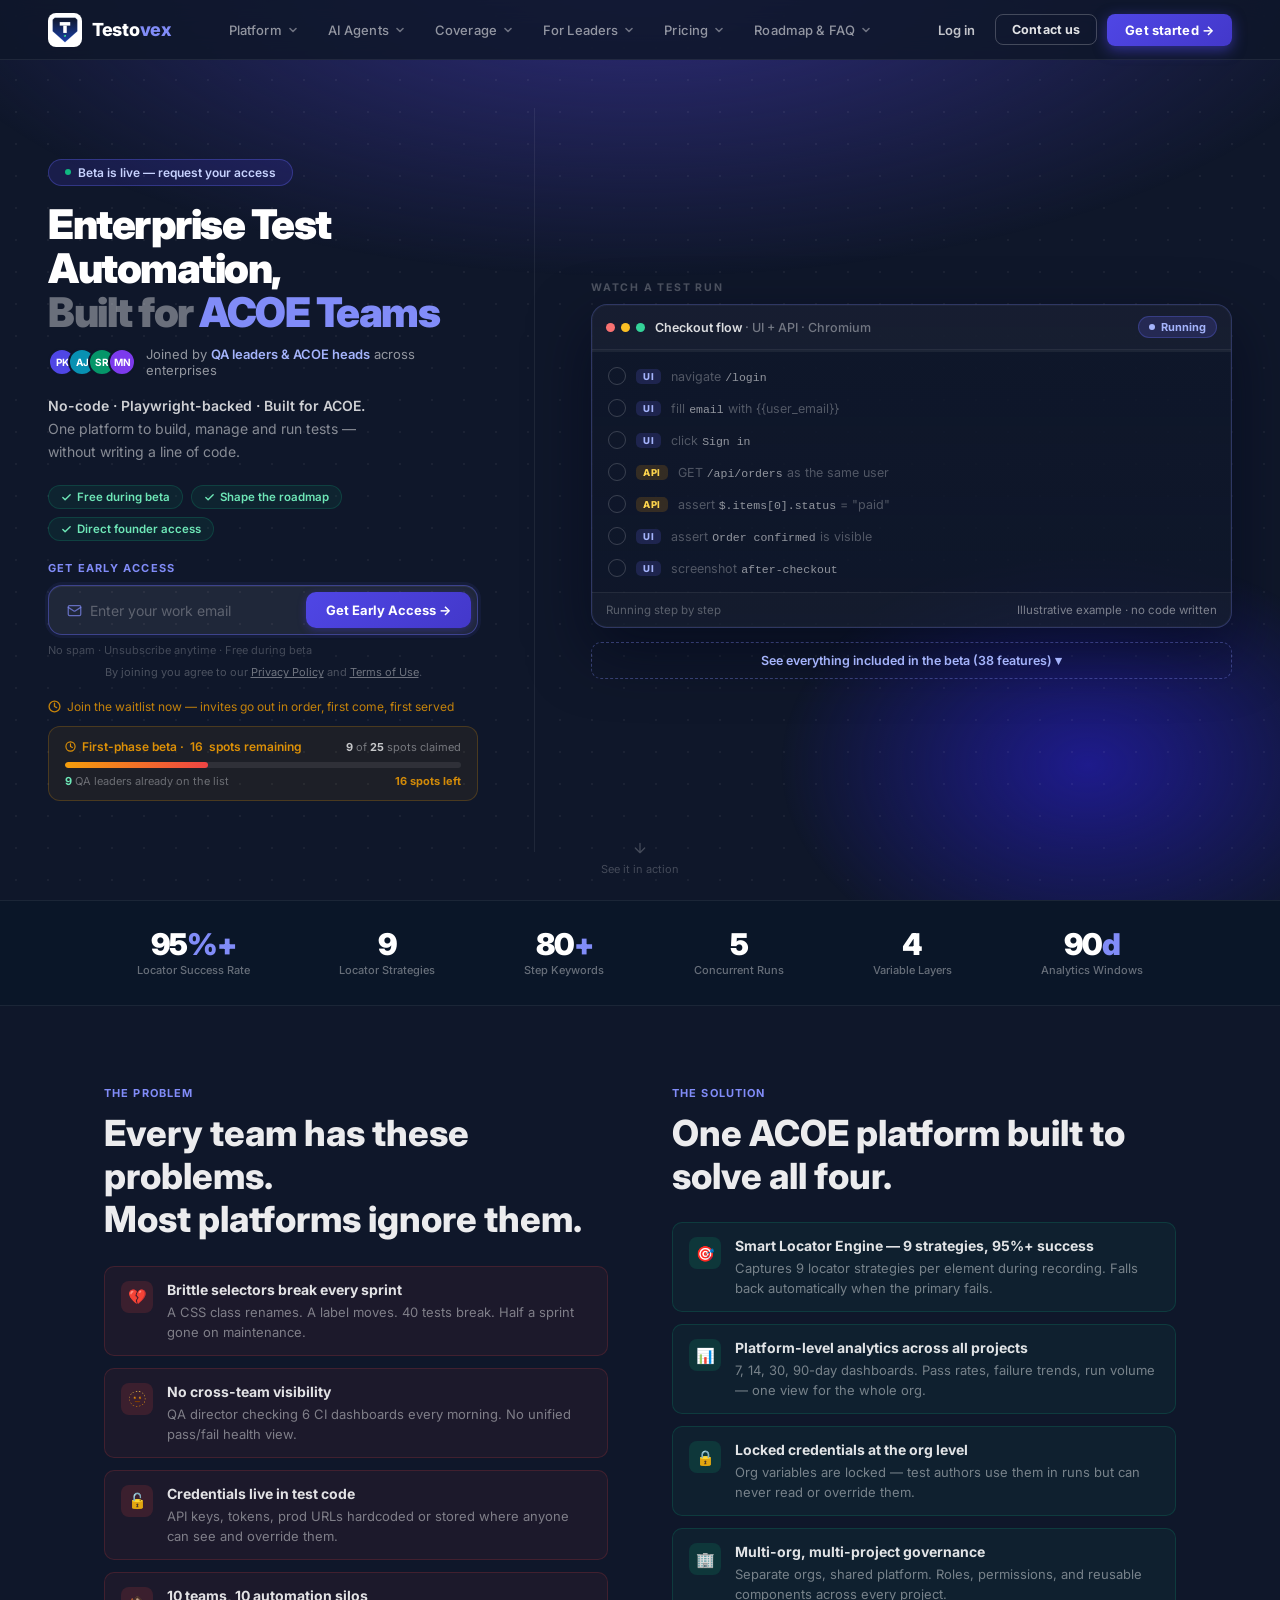
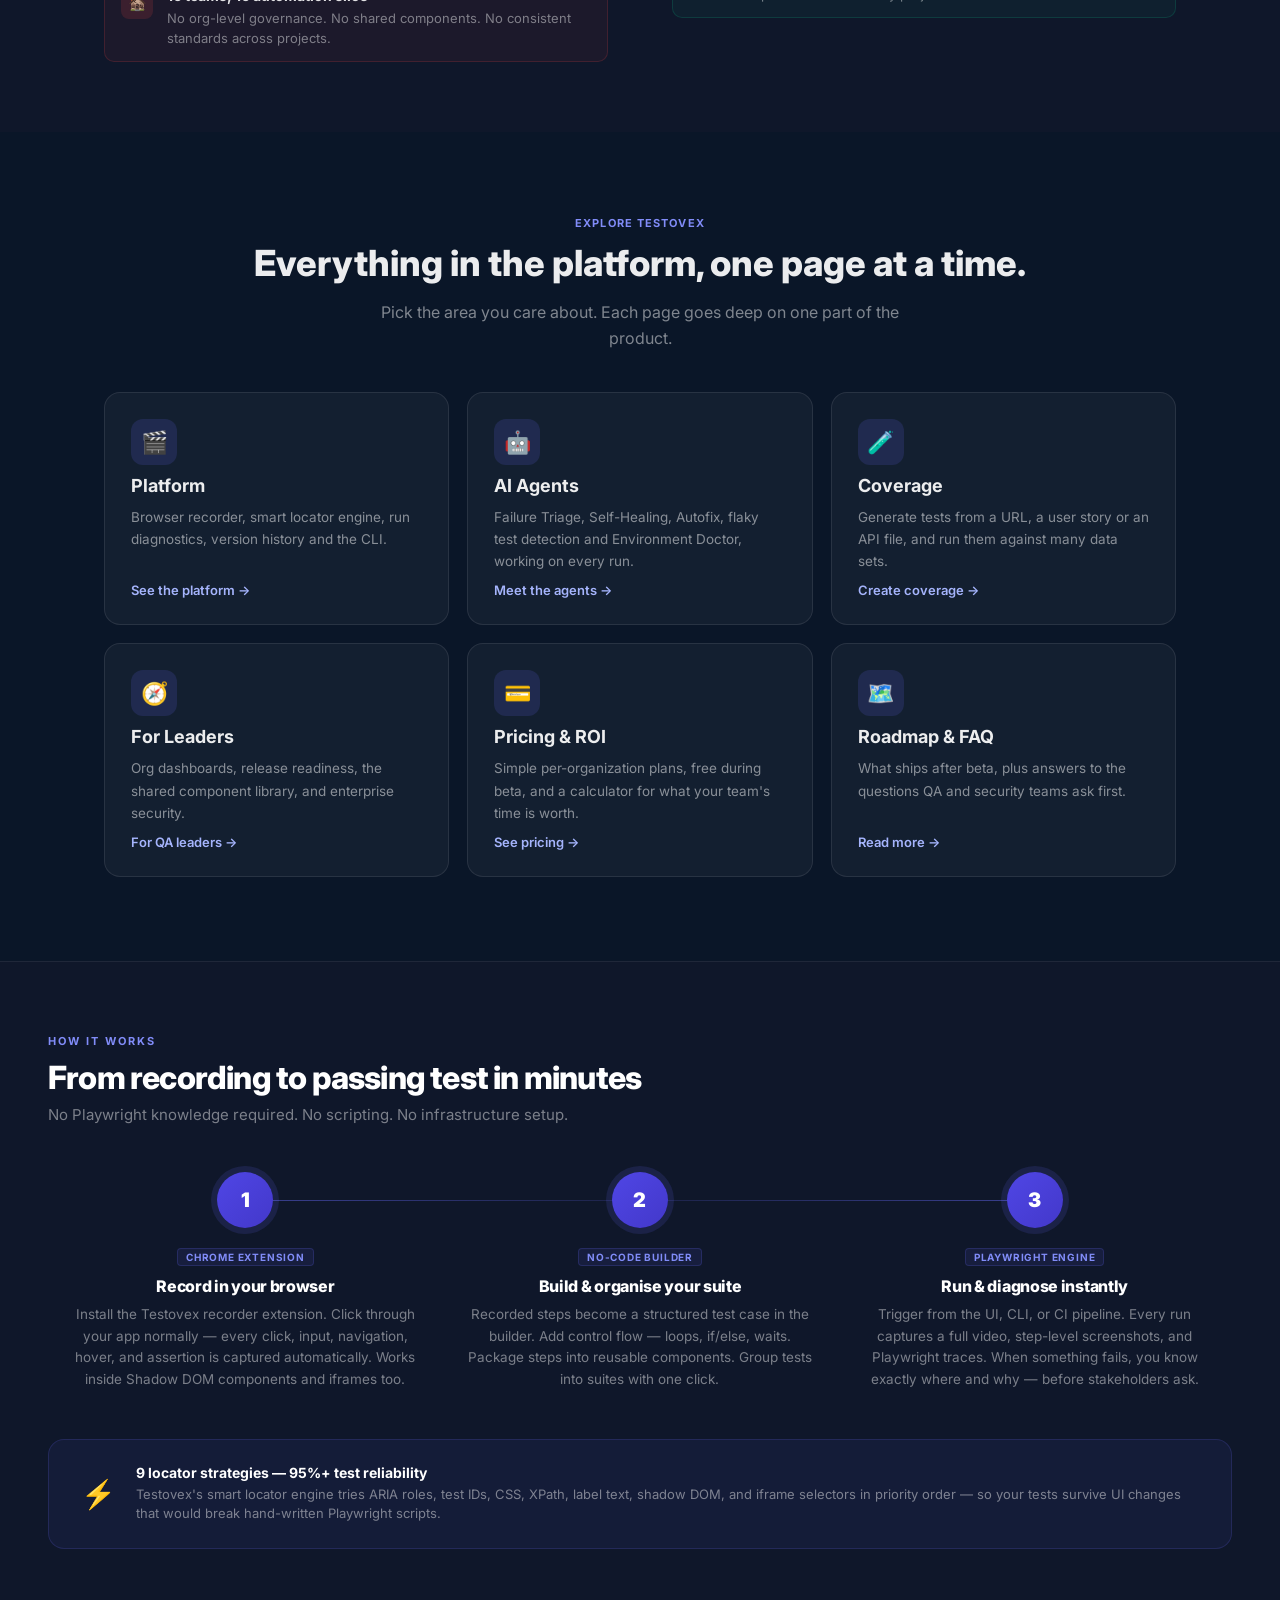
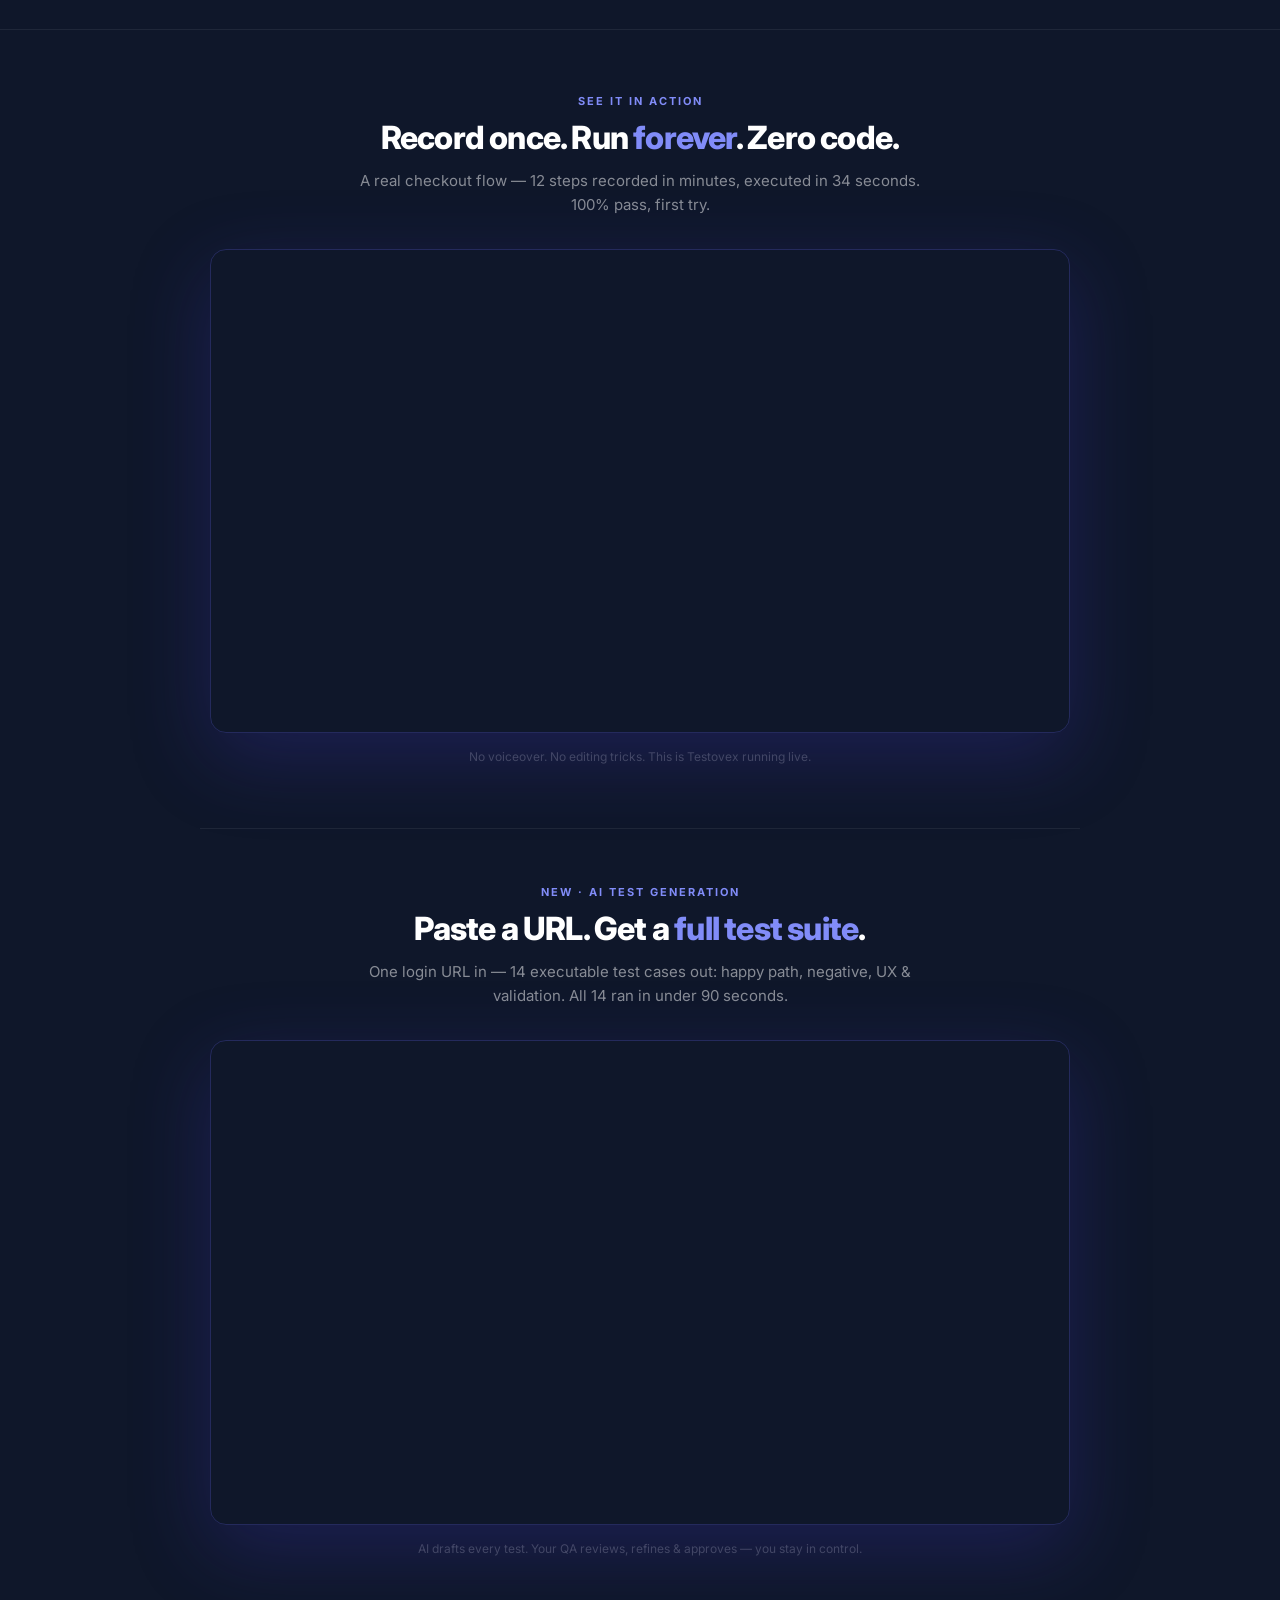
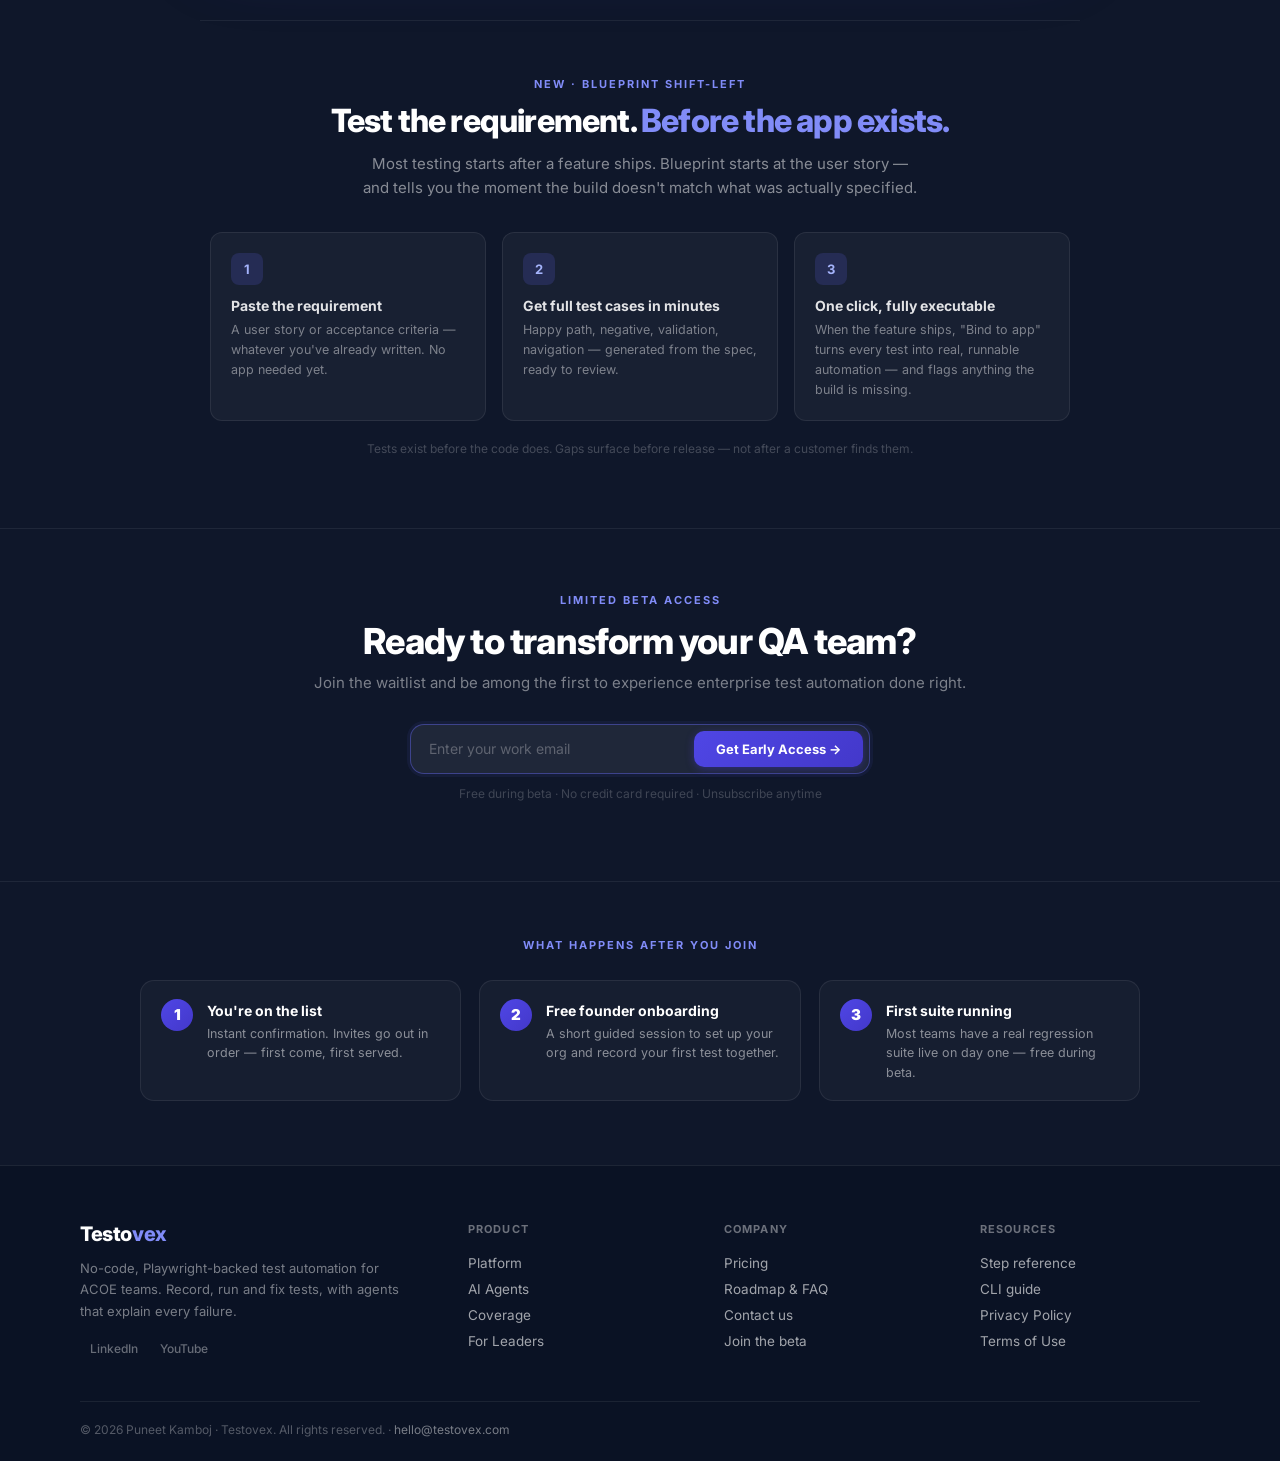
==== index.html @ 24b2164e "Clean URLs without .html" ====
<!DOCTYPE html>
<html lang="en">
<head>
  <meta charset="UTF-8" />
  <meta name="viewport" content="width=device-width, initial-scale=1.0" />
  <title>Testovex — Enterprise Test Automation for ACOE Teams</title>
  <meta name="description" content="Enterprise test automation platform. No-code, Playwright-backed, built for ACOE teams. Now in beta — free while we're in beta. Request access." />

  <!-- Open Graph / LinkedIn / Facebook -->
  <meta property="og:type"        content="website" />
  <meta property="og:url"         content="https://testovex.com" />
  <meta property="og:title"       content="Testovex — Enterprise Test Automation for ACOE Teams" />
  <meta property="og:description" content="Enterprise test automation platform. No-code, Playwright-backed, built for ACOE teams. Now in beta — free while we're in beta. Request access." />
  <meta property="og:image"       content="https://testovex.com/og-image.png" />
  <meta property="og:image:width"  content="1200" />
  <meta property="og:image:height" content="630" />
  <meta property="og:site_name"   content="Testovex" />

  <!-- Twitter / X Card -->
  <meta name="twitter:card"        content="summary_large_image" />
  <meta name="twitter:site"        content="@testovex" />
  <meta name="twitter:title"       content="Testovex — Enterprise Test Automation for ACOE Teams" />
  <meta name="twitter:description" content="Enterprise test automation platform. No-code, Playwright-backed, built for ACOE teams. Now in beta — free while we're in beta. Request access." />
  <meta name="twitter:image"       content="https://testovex.com/og-image.png" />

  <link rel="canonical" href="https://testovex.com" />
  <link rel="icon" type="image/x-icon" href="favicon.ico" />
  <link rel="icon" type="image/png" sizes="32x32" href="favicon-32.png" />
  <link rel="icon" type="image/png" sizes="16x16" href="favicon-16.png" />
  <link rel="apple-touch-icon" sizes="180x180" href="apple-touch-icon.png" />
  <link rel="preconnect" href="https://fonts.googleapis.com" />
  <link rel="preconnect" href="https://fonts.gstatic.com" crossorigin />
  <link href="https://fonts.googleapis.com/css2?family=Inter:wght@400;500;600;700;800;900&family=JetBrains+Mono:wght@400;500&display=swap" rel="stylesheet" />
  <link rel="stylesheet" href="assets/site.css" />
</head>
<body>

<!-- Background -->
<div class="bg"></div>

<nav>
  <a class="nav-logo" href="/">
    <div class="nav-logo-icon">
      <svg width="28" height="28" viewBox="0 0 400 400" xmlns="http://www.w3.org/2000/svg">
        <defs>
          <linearGradient id="sg" x1="0" y1="0" x2="0" y2="1">
            <stop offset="0%" stop-color="#0F172A"/>
            <stop offset="100%" stop-color="#1A3FAA"/>
          </linearGradient>
        </defs>
        <polygon points="54,24 346,24 376,54 376,218 200,376 24,218 24,54" fill="url(#sg)"/>
        <polygon points="54,24 346,24 376,54 376,218 200,376 24,218 24,54" fill="none" stroke="#6384D4" stroke-width="4" stroke-opacity="0.6"/>
        <rect x="125" y="87" width="150" height="50" fill="white"/>
        <rect x="175" y="137" width="50" height="105" fill="white"/>
        <circle cx="200" cy="284" r="16" fill="#10B981"/>
        <polyline points="192,284 198,291 210,275" fill="none" stroke="white" stroke-width="3.5" stroke-linecap="round" stroke-linejoin="round"/>
      </svg>
    </div>
    <span class="nav-logo-name">Testo<span>vex</span></span>
  </a>
  <div class="lp-nav-links" id="lpNavLinks">
    <div class="lp-dd">
      <a class="lp-dd-btn" href="/platform" aria-haspopup="true">Platform <svg width="10" height="10" viewBox="0 0 10 10" aria-hidden="true"><path d="M2 3.5l3 3 3-3" fill="none" stroke="currentColor" stroke-width="1.6" stroke-linecap="round" stroke-linejoin="round"/></svg></a>
      <div class="lp-dd-menu" role="menu">
        <a href="/#demo" role="menuitem"><b>See it in action</b><span>Watch a real test run, start to finish</span></a>
        <a href="/platform#features" role="menuitem"><b>All features</b><span>Everything in the beta, at a glance</span></a>
        <a href="/platform#recorder" role="menuitem"><b>Smart recorder</b><span>Click through your app, get a smart-locator test</span></a>
        <a href="/platform#locator" role="menuitem"><b>Smart locator engine</b><span>9 strategies, tests survive UI change</span></a>
        <a href="/platform#recording" role="menuitem"><b>Run diagnostics</b><span>Video, screenshots and traces</span></a>
        <a href="/platform#collaboration" role="menuitem"><b>Version history</b><span>Rollback and project milestones</span></a>
        <a href="/platform#cli" role="menuitem"><b>CLI &amp; CI/CD</b><span>Run from any pipeline</span></a>
      </div>
    </div>
    <div class="lp-dd">
      <a class="lp-dd-btn" href="/agents" aria-haspopup="true">AI Agents <svg width="10" height="10" viewBox="0 0 10 10" aria-hidden="true"><path d="M2 3.5l3 3 3-3" fill="none" stroke="currentColor" stroke-width="1.6" stroke-linecap="round" stroke-linejoin="round"/></svg></a>
      <div class="lp-dd-menu" role="menu">
        <a href="/agents#agents" role="menuitem"><b>All agents</b><span>What runs on every test run</span></a>
        <a href="/agents#a-triage" role="menuitem"><b>Failure Triage</b><span>Why each test failed, sorted automatically</span></a>
        <a href="/agents#a-heal" role="menuitem"><b>Self-Healing</b><span>A new locator proposed from the live page</span></a>
        <a href="/agents#a-autofix" role="menuitem"><b>Autofix</b><span>Apply, re-run, keep only if it passes</span></a>
        <a href="/agents#a-flaky" role="menuitem"><b>Flaky detection &amp; quarantine</b><span>Unreliable tests flagged, builds trusted</span></a>
        <a href="/agents#a-doctor" role="menuitem"><b>Environment Doctor</b><span>Checks your app is up before a run</span></a>
        <a href="/agents#a-time" role="menuitem"><b>Time Saved</b><span>Hours the agents gave back</span></a>
      </div>
    </div>
    <div class="lp-dd">
      <a class="lp-dd-btn" href="/coverage" aria-haspopup="true">Coverage <svg width="10" height="10" viewBox="0 0 10 10" aria-hidden="true"><path d="M2 3.5l3 3 3-3" fill="none" stroke="currentColor" stroke-width="1.6" stroke-linecap="round" stroke-linejoin="round"/></svg></a>
      <div class="lp-dd-menu" role="menu">
        <a href="/coverage#generate" role="menuitem"><b>Generate your way</b><span>UI, API or both: generate, record or build</span></a>
        <a href="/coverage#g-ui" role="menuitem"><b>No-code UI journeys</b><span>Record, generate or build browser flows</span></a>
        <a href="/coverage#g-api" role="menuitem"><b>No-code API checks</b><span>curl, Postman or OpenAPI in, tests out</span></a>
        <a href="/coverage#g-mix" role="menuitem"><b>Full-stack journeys</b><span>UI + API in one test case</span></a>
        <a href="/coverage#f-data" role="menuitem"><b>Data-driven runs</b><span>One flow, many rows: CSV, Excel, JSON or generated</span></a>
        <a href="/coverage#f-blueprint" role="menuitem"><b>AI scenarios from requirements</b><span>Blueprint: AI drafts automation from a user story</span></a>
        <a href="/coverage#f-url" role="menuitem"><b>AI from any URL</b><span>Paste a page, AI drafts wider coverage</span></a>
      </div>
    </div>
    <div class="lp-dd">
      <a class="lp-dd-btn" href="/leaders" aria-haspopup="true">For Leaders <svg width="10" height="10" viewBox="0 0 10 10" aria-hidden="true"><path d="M2 3.5l3 3 3-3" fill="none" stroke="currentColor" stroke-width="1.6" stroke-linecap="round" stroke-linejoin="round"/></svg></a>
      <div class="lp-dd-menu" role="menu">
        <a href="/leaders#org-demo" role="menuitem"><b>Org dashboards</b><span>Release readiness, automation value, failures</span></a>
        <a href="/leaders#f-library" role="menuitem"><b>Component library</b><span>One approved flow, shared by every project</span></a>
        <a href="/leaders#security" role="menuitem"><b>Security &amp; governance</b><span>Isolation, roles and locked credentials</span></a>
      </div>
    </div>
    <div class="lp-dd">
      <a class="lp-dd-btn" href="/pricing" aria-haspopup="true">Pricing <svg width="10" height="10" viewBox="0 0 10 10" aria-hidden="true"><path d="M2 3.5l3 3 3-3" fill="none" stroke="currentColor" stroke-width="1.6" stroke-linecap="round" stroke-linejoin="round"/></svg></a>
      <div class="lp-dd-menu" role="menu">
        <a href="/pricing#pricing" role="menuitem"><b>Plans</b><span>Starter, Team, Business and Enterprise</span></a>
        <a href="/pricing#roi" role="menuitem"><b>ROI calculator</b><span>What your QA team's time is worth</span></a>
      </div>
    </div>
    <div class="lp-dd">
      <a class="lp-dd-btn" href="/roadmap" aria-haspopup="true">Roadmap &amp; FAQ <svg width="10" height="10" viewBox="0 0 10 10" aria-hidden="true"><path d="M2 3.5l3 3 3-3" fill="none" stroke="currentColor" stroke-width="1.6" stroke-linecap="round" stroke-linejoin="round"/></svg></a>
      <div class="lp-dd-menu" role="menu">
        <a href="/roadmap#roadmap" role="menuitem"><b>Roadmap</b><span>What is coming after beta</span></a>
        <a href="/roadmap#faq" role="menuitem"><b>FAQ</b><span>Questions QA leaders and security teams ask</span></a>
        <a href="https://app.testovex.com/docs/steps/" role="menuitem"><b>Step reference</b><span>Every step type, with examples</span></a>
        <a href="https://app.testovex.com/docs/cli/" role="menuitem"><b>CLI guide</b><span>Install, run, rerun and CI gating</span></a>
      </div>
    </div>
  </div>
  <div class="nav-actions">
    <a class="nav-login" href="https://app.testovex.com/login">Log in</a>
    <a class="nav-btn nav-contact" href="mailto:hello@testovex.com?subject=Testovex%20Inquiry">Contact us</a>
    <a class="nav-btn nav-cta" href="#beta">Get started <span aria-hidden="true">→</span></a>
    <button type="button" class="nav-burger" id="navBurger" aria-label="Open menu" aria-expanded="false" aria-controls="lpMobile">
      <span></span><span></span><span></span>
    </button>
  </div>
  <div class="lp-mobile" id="lpMobile" hidden>
    <div class="lp-m-group">Platform</div>
    <a href="/#demo">See it in action</a>
    <a href="/platform#features">All features</a>
    <a href="/platform#recorder">Smart recorder</a>
    <a href="/platform#locator">Smart locator engine</a>
    <a href="/platform#recording">Run diagnostics</a>
    <a href="/platform#collaboration">Version history</a>
    <a href="/platform#cli">CLI &amp; CI/CD</a>
    <div class="lp-m-group">AI Agents</div>
    <a href="/agents#agents">All agents</a>
    <a href="/agents#a-triage">Failure Triage</a>
    <a href="/agents#a-heal">Self-Healing</a>
    <a href="/agents#a-autofix">Autofix</a>
    <a href="/agents#a-flaky">Flaky detection &amp; quarantine</a>
    <a href="/agents#a-doctor">Environment Doctor</a>
    <a href="/agents#a-time">Time Saved</a>
    <div class="lp-m-group">Coverage</div>
    <a href="/coverage#generate">Generate your way</a>
    <a href="/coverage#g-ui">No-code UI journeys</a>
    <a href="/coverage#g-api">No-code API checks</a>
    <a href="/coverage#g-mix">Full-stack journeys</a>
    <a href="/coverage#f-data">Data-driven runs</a>
    <a href="/coverage#f-blueprint">AI scenarios from requirements</a>
    <a href="/coverage#f-url">AI from any URL</a>
    <div class="lp-m-group">For Leaders</div>
    <a href="/leaders#org-demo">Org dashboards</a>
    <a href="/leaders#f-library">Component library</a>
    <a href="/leaders#security">Security &amp; governance</a>
    <div class="lp-m-group">More</div>
    <a href="/pricing#pricing">Pricing</a>
    <a href="/pricing#roi">ROI calculator</a>
    <a href="/roadmap#roadmap">Roadmap</a>
    <a href="/roadmap#faq">FAQ</a>
    <a href="https://app.testovex.com/docs/steps/">Step reference</a>
    <a href="https://app.testovex.com/docs/cli/">CLI guide</a>
    <div class="lp-m-actions">
      <a class="nav-btn nav-cta" href="#beta">Get started →</a>
      <a class="lp-m-login" href="https://app.testovex.com/login">Log in</a>
      <a class="lp-m-login" href="mailto:hello@testovex.com?subject=Testovex%20Inquiry">Contact us</a>
    </div>
  </div>
</nav>

<main>
<section class="hero">

  <!-- Left: headline + form -->
  <div class="hero-left">

    <div class="status">
      <span class="status-dot"></span>
      Beta is live — request your access
    </div>

    <h1>
      Enterprise Test<br/>
      Automation,<br/>
      <span class="muted">Built for</span> <span class="accent">ACOE Teams</span>
    </h1>

    <!-- Social proof -->
    <div class="social-proof">
      <div class="sp-avatars">
        <div class="sp-avatar" style="background:#4F46E5">PK</div>
        <div class="sp-avatar" style="background:#0891B2">AJ</div>
        <div class="sp-avatar" style="background:#059669">SR</div>
        <div class="sp-avatar" style="background:#7C3AED">MN</div>
      </div>
      <span class="sp-text">Joined by <strong>QA leaders & ACOE heads</strong> across enterprises</span>
    </div>

    <p class="sub">
      <strong>No-code · Playwright-backed · Built for ACOE.</strong><br/>
      One platform to build, manage and run tests —<br/>without writing a line of code.
    </p>

    <!-- Beta perks -->
    <div class="beta-perks">
      <span class="perk">
        <svg width="11" height="11" viewBox="0 0 24 24" fill="none" stroke="currentColor" stroke-width="3" stroke-linecap="round" stroke-linejoin="round"><polyline points="20 6 9 17 4 12"/></svg>
        Free during beta
      </span>
      <span class="perk">
        <svg width="11" height="11" viewBox="0 0 24 24" fill="none" stroke="currentColor" stroke-width="3" stroke-linecap="round" stroke-linejoin="round"><polyline points="20 6 9 17 4 12"/></svg>
        Shape the roadmap
      </span>
      <span class="perk">
        <svg width="11" height="11" viewBox="0 0 24 24" fill="none" stroke="currentColor" stroke-width="3" stroke-linecap="round" stroke-linejoin="round"><polyline points="20 6 9 17 4 12"/></svg>
        Direct founder access
      </span>
    </div>

    <div class="form-wrap">
      <div class="form-label">Get early access</div>
      <form class="form" id="waitlistForm">
        <span class="form-icon">
          <svg width="15" height="15" viewBox="0 0 24 24" fill="none" stroke="currentColor" stroke-width="2" stroke-linecap="round" stroke-linejoin="round"><rect x="2" y="4" width="20" height="16" rx="2"/><path d="m22 7-8.97 5.7a1.94 1.94 0 0 1-2.06 0L2 7"/></svg>
        </span>
        <input type="email" id="emailInput" placeholder="Enter your work email" required autocomplete="email" />
        <button type="submit">Get Early Access →</button>
      </form>
      <p class="form-note">No spam · Unsubscribe anytime · Free during beta</p>
      <p style="font-size:11px;color:rgba(255,255,255,0.25);margin-top:8px;text-align:center;">
        By joining you agree to our <a href="/privacy-policy" style="color:rgba(255,255,255,0.4);text-decoration:underline;">Privacy Policy</a> and <a href="/terms-of-use" style="color:rgba(255,255,255,0.4);text-decoration:underline;">Terms of Use</a>.
      </p>
    </div>

    <div class="urgency">
      <svg width="13" height="13" viewBox="0 0 24 24" fill="none" stroke="currentColor" stroke-width="2.5" stroke-linecap="round" stroke-linejoin="round"><circle cx="12" cy="12" r="10"/><polyline points="12 6 12 12 16 14"/></svg>
      Join the waitlist now — invites go out in order, first come, first served
    </div>

    <!-- Waitlist spot counter — count is pulled live from GET /api/waitlist/count -->
    <div class="spot-counter" id="spotCounter">
      <div class="spot-counter-top">
        <div class="spot-counter-label">
          <svg width="11" height="11" viewBox="0 0 24 24" fill="none" stroke="currentColor" stroke-width="2.5" stroke-linecap="round" stroke-linejoin="round"><circle cx="12" cy="12" r="10"/><polyline points="12 6 12 12 16 14"/></svg>
          First-phase beta · <span id="spotsRemainingLabel"></span> spots remaining
        </div>
        <div class="spot-counter-nums"><strong id="joinedCount"></strong> of <strong id="totalCount"></strong> spots claimed</div>
      </div>
      <div class="spot-bar-bg">
        <div class="spot-bar-fill" id="spotBarFill"></div>
      </div>
      <div class="spot-counter-bottom">
        <div class="spot-joined"><strong id="joinedCountBottom"></strong> QA leaders already on the list</div>
        <div class="spot-remaining" id="spotRemaining"></div>
      </div>
    </div>

    <div class="success-msg" id="successMsg">
      <svg viewBox="0 0 24 24" fill="none" stroke="currentColor" stroke-width="2.5" width="16" height="16"><polyline points="20 6 9 17 4 12"/></svg>
      You're on the list! We'll review and send your invite soon.
    </div>
    <div class="success-msg" id="alreadyMsg" style="background:rgba(99,102,241,0.1);border-color:rgba(99,102,241,0.3);color:#C7D2FE;">
      <svg viewBox="0 0 24 24" fill="none" stroke="currentColor" stroke-width="2.5" width="16" height="16"><circle cx="12" cy="12" r="10"/><path d="M12 8v4m0 4h.01"/></svg>
      This email is already on the waitlist!
    </div>

  </div>

  <!-- Divider -->
  <div class="col-divider"></div>

  <!-- Right: feature grid -->
  <div class="hero-right">
    <p class="features-label">Watch a test run</p>
    <div class="lr-card" id="lrCard" aria-label="Animated example of a UI plus API test running">
      <div class="lr-bar">
        <div class="lr-dots"><i></i><i></i><i></i></div>
        <div class="lr-title">Checkout flow <span>· UI + API · Chromium</span></div>
        <span class="lr-chip" id="lrChip">Running</span>
      </div>
      <div class="lr-progress"><i id="lrProg"></i></div>
      <ul class="lr-steps" id="lrSteps"></ul>
      <div class="lr-foot"><span class="lr-sum" id="lrSum">Running step by step</span><span>Illustrative example · no code written</span></div>
    </div>
    <details class="feat-more">
      <summary><span class="fm-open">See everything included in the beta (38 features) ▾</span><span class="fm-close">Hide the full feature list ▴</span></summary>
    <div class="feature-grid">
      <div class="feat"><span class="feat-icon">📐</span><span class="feat-content"><span class="feat-label">Blueprint Shift-Left</span><span class="feat-desc">Test cases from a requirement, before the app is built</span></span></div>
      <div class="feat"><span class="feat-icon">🔗</span><span class="feat-content"><span class="feat-label">Generate from URL</span><span class="feat-desc">Paste a page, get a full test suite in minutes</span></span></div>
      <div class="feat"><span class="feat-icon">🔌</span><span class="feat-content"><span class="feat-label">API Testing</span><span class="feat-desc">Import curl, Postman or OpenAPI. No code</span></span></div>
      <div class="feat"><span class="feat-icon">🔀</span><span class="feat-content"><span class="feat-label">UI + API in One Test</span><span class="feat-desc">Web and API steps in the same test case</span></span></div>
      <div class="feat"><span class="feat-icon">🎯</span><span class="feat-content"><span class="feat-label">Smart Locator Engine</span><span class="feat-desc">9 strategies, 95%+ success rate</span></span></div>
      <div class="feat"><span class="feat-icon">🎬</span><span class="feat-content"><span class="feat-label">Browser Recorder</span><span class="feat-desc">Click to test case in minutes</span></span></div>
      <div class="feat"><span class="feat-icon">🌑</span><span class="feat-content"><span class="feat-label">Shadow DOM Support</span><span class="feat-desc">Records &amp; runs inside web components</span></span></div>
      <div class="feat"><span class="feat-icon">🖼️</span><span class="feat-content"><span class="feat-label">iframe Recording</span><span class="feat-desc">Captures clicks inside same-origin frames</span></span></div>
      <div class="feat"><span class="feat-icon">🌊</span><span class="feat-content"><span class="feat-label">Control Flow Engine</span><span class="feat-desc">Loops, if/else, break — no code</span></span></div>
      <div class="feat"><span class="feat-icon">🏗️</span><span class="feat-content"><span class="feat-label">Reusable Components</span><span class="feat-desc">Write once, use across all tests</span></span></div>
      <div class="feat"><span class="feat-icon">🏛️</span><span class="feat-content"><span class="feat-label">Org Component Library</span><span class="feat-desc">Shared flows across every project</span></span></div>
      <div class="feat"><span class="feat-icon">✅</span><span class="feat-content"><span class="feat-label">Admin-Approved Sharing</span><span class="feat-desc">Editors submit, org admins approve</span></span></div>
      <div class="feat"><span class="feat-icon">🔢</span><span class="feat-content"><span class="feat-label">Versioned Components</span><span class="feat-desc">Teams run published versions only</span></span></div>
      <div class="feat"><span class="feat-icon">🔍</span><span class="feat-content"><span class="feat-label">Impact Preview</span><span class="feat-desc">See affected tests before approving</span></span></div>
      <div class="feat"><span class="feat-icon">📊</span><span class="feat-content"><span class="feat-label">Analytics &amp; Reports</span><span class="feat-desc">7/14/30/90-day cross-org views</span></span></div>
      <div class="feat"><span class="feat-icon">🧭</span><span class="feat-content"><span class="feat-label">Executive Scorecard</span><span class="feat-desc">Pass rate, risks and trends on one page</span></span></div>
      <div class="feat"><span class="feat-icon">👤</span><span class="feat-content"><span class="feat-label">Project Manager View</span><span class="feat-desc">Runs, suites and risks for one project</span></span></div>
      <div class="feat"><span class="feat-icon">🩺</span><span class="feat-content"><span class="feat-label">Failure Analysis</span><span class="feat-desc">Failures grouped by common cause</span></span></div>
      <div class="feat"><span class="feat-icon">⏱️</span><span class="feat-content"><span class="feat-label">Time to Fix</span><span class="feat-desc">How long a failing test stays broken</span></span></div>
      <div class="feat"><span class="feat-icon">🎥</span><span class="feat-content"><span class="feat-label">Run Recordings</span><span class="feat-desc">Video, screenshots &amp; traces</span></span></div>
      <div class="feat"><span class="feat-icon">🔐</span><span class="feat-content"><span class="feat-label">4-Layer Variables</span><span class="feat-desc">Locked org creds, runtime profiles</span></span></div>
      <div class="feat"><span class="feat-icon">🔒</span><span class="feat-content"><span class="feat-label">Multi-Tenant RBAC</span><span class="feat-desc">Org isolation, role governance</span></span></div>
      <div class="feat"><span class="feat-icon">📜</span><span class="feat-content"><span class="feat-label">Version History</span><span class="feat-desc">50-version rollback per entity</span></span></div>
      <div class="feat"><span class="feat-icon">🤝</span><span class="feat-content"><span class="feat-label">Conflict Detection</span><span class="feat-desc">Safe multi-user editing, no overwrites</span></span></div>
      <div class="feat"><span class="feat-icon">🔀</span><span class="feat-content"><span class="feat-label">Parallel Execution</span><span class="feat-desc">5 concurrent runs, no bottlenecks</span></span></div>
      <div class="feat"><span class="feat-icon">💻</span><span class="feat-content"><span class="feat-label">CLI + CI/CD</span><span class="feat-desc">Trigger from any pipeline or terminal</span></span></div>
      <div class="feat"><span class="feat-icon">🖱️</span><span class="feat-content"><span class="feat-label">Hover &amp; Tooltip</span><span class="feat-desc">Validate tooltips &amp; hover states</span></span></div>
      <div class="feat"><span class="feat-icon">🏁</span><span class="feat-content"><span class="feat-label">Project Milestones</span><span class="feat-desc">Commit &amp; restore full project state</span></span></div>
      <div class="feat"><span class="feat-icon">🗃️</span><span class="feat-content"><span class="feat-label">Test Data Management</span><span class="feat-desc">Datasets from CSV, Excel or JSON</span></span></div>
      <div class="feat"><span class="feat-icon">🎲</span><span class="feat-content"><span class="feat-label">Generated Test Data</span><span class="feat-desc">Fresh emails, names, dates on every run</span></span></div>
      <div class="feat"><span class="feat-icon">🔁</span><span class="feat-content"><span class="feat-label">Re-run with Same Data</span><span class="feat-desc">Reproduce a failure exactly</span></span></div>
      <div class="feat"><span class="feat-icon">⛔</span><span class="feat-content"><span class="feat-label">Stop on First Fail</span><span class="feat-desc">Skip the remaining rows when one fails</span></span></div>
      <div class="feat"><span class="feat-icon">🔎</span><span class="feat-content"><span class="feat-label">Failure Triage</span><span class="feat-desc">Every failure sorted by likely cause</span></span></div>
      <div class="feat"><span class="feat-icon">🩹</span><span class="feat-content"><span class="feat-label">Self-Healing</span><span class="feat-desc">Proposes a new locator from the live page</span></span></div>
      <div class="feat"><span class="feat-icon">🛠️</span><span class="feat-content"><span class="feat-label">Autofix</span><span class="feat-desc">Applies, re-runs, keeps only if it passes</span></span></div>
      <div class="feat"><span class="feat-icon">🎲</span><span class="feat-content"><span class="feat-label">Flaky Detection &amp; Quarantine</span><span class="feat-desc">Flag unreliable tests, keep builds honest</span></span></div>
      <div class="feat"><span class="feat-icon">🩺</span><span class="feat-content"><span class="feat-label">Environment Doctor</span><span class="feat-desc">Checks your app is up before a run</span></span></div>
      <div class="feat"><span class="feat-icon">⏱️</span><span class="feat-content"><span class="feat-label">Time Saved</span><span class="feat-desc">Hours the agents gave back</span></span></div>
    </div>
    </details>
  </div>

  <!-- Scroll hint -->
  <a class="scroll-hint" href="#how-it-works">
    <svg width="16" height="16" viewBox="0 0 24 24" fill="none" stroke="currentColor" stroke-width="2" stroke-linecap="round" stroke-linejoin="round"><path d="M12 5v14M5 12l7 7 7-7"/></svg>
    See it in action
  </a>

</section>

<!-- ── Stats bar ── -->
<div class="lp-stats-bar">
  <div class="lp-container lp-stats-inner">
    <div class="lp-stat-item"><div class="lp-stat-val">95<span>%+</span></div><div class="lp-stat-lbl">Locator Success Rate</div></div>
    <div class="lp-stat-item"><div class="lp-stat-val">9</div><div class="lp-stat-lbl">Locator Strategies</div></div>
    <div class="lp-stat-item"><div class="lp-stat-val">80<span>+</span></div><div class="lp-stat-lbl">Step Keywords</div></div>
    <div class="lp-stat-item"><div class="lp-stat-val">5</div><div class="lp-stat-lbl">Concurrent Runs</div></div>
    <div class="lp-stat-item"><div class="lp-stat-val">4</div><div class="lp-stat-lbl">Variable Layers</div></div>
    <div class="lp-stat-item"><div class="lp-stat-val">90<span>d</span></div><div class="lp-stat-lbl">Analytics Windows</div></div>
  </div>
</div>

<section class="lp-problem">
  <div class="lp-container">
    <div class="lp-problem-inner">
      <div class="lp-fade">
        <div class="lp-sec-label">The Problem</div>
        <div class="lp-sec-title">Every team has these problems.<br>Most platforms ignore them.</div>
        <div class="lp-pain-list">
          <div class="lp-pain-item"><div class="lp-pain-icon">💔</div><div class="lp-pain-text"><strong>Brittle selectors break every sprint</strong><span>A CSS class renames. A label moves. 40 tests break. Half a sprint gone on maintenance.</span></div></div>
          <div class="lp-pain-item"><div class="lp-pain-icon">🫥</div><div class="lp-pain-text"><strong>No cross-team visibility</strong><span>QA director checking 6 CI dashboards every morning. No unified pass/fail health view.</span></div></div>
          <div class="lp-pain-item"><div class="lp-pain-icon">🔓</div><div class="lp-pain-text"><strong>Credentials live in test code</strong><span>API keys, tokens, prod URLs hardcoded or stored where anyone can see and override them.</span></div></div>
          <div class="lp-pain-item"><div class="lp-pain-icon">🏚️</div><div class="lp-pain-text"><strong>10 teams, 10 automation silos</strong><span>No org-level governance. No shared components. No consistent standards across projects.</span></div></div>
        </div>
      </div>
      <div class="lp-fade">
        <div class="lp-sec-label">The Solution</div>
        <div class="lp-sec-title">One ACOE platform built to solve all four.</div>
        <div class="lp-solution-list">
          <div class="lp-solution-item"><div class="lp-solution-icon">🎯</div><div class="lp-solution-text"><strong>Smart Locator Engine — 9 strategies, 95%+ success</strong><span>Captures 9 locator strategies per element during recording. Falls back automatically when the primary fails.</span></div></div>
          <div class="lp-solution-item"><div class="lp-solution-icon">📊</div><div class="lp-solution-text"><strong>Platform-level analytics across all projects</strong><span>7, 14, 30, 90-day dashboards. Pass rates, failure trends, run volume — one view for the whole org.</span></div></div>
          <div class="lp-solution-item"><div class="lp-solution-icon">🔒</div><div class="lp-solution-text"><strong>Locked credentials at the org level</strong><span>Org variables are locked — test authors use them in runs but can never read or override them.</span></div></div>
          <div class="lp-solution-item"><div class="lp-solution-icon">🏢</div><div class="lp-solution-text"><strong>Multi-org, multi-project governance</strong><span>Separate orgs, shared platform. Roles, permissions, and reusable components across every project.</span></div></div>
        </div>
      </div>
    </div>
  </div>
</section>


<section class="ex-section" id="explore">
  <div class="lp-container">
    <div class="ex-head lp-fade">
      <div class="lp-sec-label">Explore Testovex</div>
      <div class="lp-sec-title">Everything in the platform, one page at a time.</div>
      <p class="lp-sec-sub">Pick the area you care about. Each page goes deep on one part of the product.</p>
    </div>
    <div class="ex-grid">
      <a class="ex-card lp-fade" href="/platform"><div class="ex-ico">🎬</div><h3>Platform</h3><p>Browser recorder, smart locator engine, run diagnostics, version history and the CLI.</p><span class="ex-link">See the platform →</span></a>
      <a class="ex-card lp-fade" href="/agents"><div class="ex-ico">🤖</div><h3>AI Agents</h3><p>Failure Triage, Self-Healing, Autofix, flaky test detection and Environment Doctor, working on every run.</p><span class="ex-link">Meet the agents →</span></a>
      <a class="ex-card lp-fade" href="/coverage"><div class="ex-ico">🧪</div><h3>Coverage</h3><p>Generate tests from a URL, a user story or an API file, and run them against many data sets.</p><span class="ex-link">Create coverage →</span></a>
      <a class="ex-card lp-fade" href="/leaders"><div class="ex-ico">🧭</div><h3>For Leaders</h3><p>Org dashboards, release readiness, the shared component library, and enterprise security.</p><span class="ex-link">For QA leaders →</span></a>
      <a class="ex-card lp-fade" href="/pricing"><div class="ex-ico">💳</div><h3>Pricing &amp; ROI</h3><p>Simple per-organization plans, free during beta, and a calculator for what your team's time is worth.</p><span class="ex-link">See pricing →</span></a>
      <a class="ex-card lp-fade" href="/roadmap"><div class="ex-ico">🗺️</div><h3>Roadmap &amp; FAQ</h3><p>What ships after beta, plus answers to the questions QA and security teams ask first.</p><span class="ex-link">Read more →</span></a>
    </div>
  </div>
</section>

<section class="hiw-section" id="how-it-works">
  <div class="section-eyebrow">How it works</div>
  <h2 class="section-title">From recording to passing test in minutes</h2>
  <p class="section-sub">No Playwright knowledge required. No scripting. No infrastructure setup.</p>

  <div class="hiw-steps">

    <div class="hiw-step">
      <div class="hiw-num">1</div>
      <div class="hiw-step-tag">Chrome Extension</div>
      <div class="hiw-step-title">Record in your browser</div>
      <div class="hiw-step-desc">Install the Testovex recorder extension. Click through your app normally — every click, input, navigation, hover, and assertion is captured automatically. Works inside Shadow DOM components and iframes too.</div>
    </div>

    <div class="hiw-step">
      <div class="hiw-num">2</div>
      <div class="hiw-step-tag">No-Code Builder</div>
      <div class="hiw-step-title">Build &amp; organise your suite</div>
      <div class="hiw-step-desc">Recorded steps become a structured test case in the builder. Add control flow — loops, if/else, waits. Package steps into reusable components. Group tests into suites with one click.</div>
    </div>

    <div class="hiw-step">
      <div class="hiw-num">3</div>
      <div class="hiw-step-tag">Playwright Engine</div>
      <div class="hiw-step-title">Run &amp; diagnose instantly</div>
      <div class="hiw-step-desc">Trigger from the UI, CLI, or CI pipeline. Every run captures a full video, step-level screenshots, and Playwright traces. When something fails, you know exactly where and why — before stakeholders ask.</div>
    </div>

  </div>

  <div class="hiw-callout">
    <div class="hiw-callout-icon">⚡</div>
    <div class="hiw-callout-text">
      <div class="hiw-callout-title">9 locator strategies — 95%+ test reliability</div>
      <div class="hiw-callout-desc">Testovex's smart locator engine tries ARIA roles, test IDs, CSS, XPath, label text, shadow DOM, and iframe selectors in priority order — so your tests survive UI changes that would break hand-written Playwright scripts.</div>
    </div>
  </div>


</section>

<section class="demo-section" id="demo">
  <style>
    .demo-section { position: relative; z-index: 10; padding: 64px 48px 72px; border-top: 1px solid rgba(255,255,255,0.07); text-align: center; }
    .demo-inner { max-width: 880px; margin: 0 auto; }
    .demo-eyebrow { font-size: 11px; font-weight: 700; letter-spacing: 2px; text-transform: uppercase; color: #818CF8; margin-bottom: 10px; }
    .demo-title { font-size: clamp(24px, 2.5vw, 34px); font-weight: 800; letter-spacing: -0.8px; color: #fff; }
    .demo-title span { color: #818CF8; }
    .demo-sub { font-size: 15px; color: rgba(255,255,255,0.5); margin: 12px auto 32px; max-width: 560px; line-height: 1.6; }
    .demo-player { display: block; width: 100%; border: none; padding: 0; background: none; cursor: pointer; border-radius: 16px; }
    .demo-poster { position: relative; width: 100%; aspect-ratio: 16 / 9; border-radius: 16px; overflow: hidden; border: 1px solid rgba(99,102,241,0.3); background: radial-gradient(ellipse 80% 80% at 50% 0%, rgba(79,70,229,0.35), rgba(15,23,42,0.9)), #0A1628; display: flex; align-items: center; justify-content: center; transition: border-color .2s, transform .2s; }
    .demo-player:hover .demo-poster { border-color: rgba(99,102,241,0.6); transform: translateY(-3px); }
    .demo-play { width: 76px; height: 76px; border-radius: 50%; background: linear-gradient(135deg,#4F46E5,#4338CA); display: flex; align-items: center; justify-content: center; box-shadow: 0 8px 30px rgba(67,56,202,0.6); transition: transform .2s; }
    .demo-player:hover .demo-play { transform: scale(1.08); }
    .demo-duration { position: absolute; bottom: 14px; right: 14px; font-size: 12px; font-weight: 700; color: #fff; background: rgba(0,0,0,0.55); padding: 3px 10px; border-radius: 6px; }
    .demo-poster-label { position: absolute; top: 16px; left: 16px; font-size: 12px; font-weight: 600; color: rgba(255,255,255,0.7); background: rgba(255,255,255,0.08); border: 1px solid rgba(255,255,255,0.14); padding: 4px 12px; border-radius: 999px; }
    /* Modal */
    .demo-modal { display: none; position: fixed; inset: 0; z-index: 1000; background: rgba(5,8,18,0.88); backdrop-filter: blur(6px); align-items: center; justify-content: center; padding: 24px; }
    .demo-modal.open { display: flex; }
    .demo-modal-inner { position: relative; width: 100%; max-width: 960px; }
    .demo-frame { width: 100%; aspect-ratio: 16 / 9; background: #0A1628; border: 1px solid rgba(255,255,255,0.12); border-radius: 14px; overflow: hidden; display: flex; align-items: center; justify-content: center; }
    .demo-frame iframe, .demo-frame video { width: 100%; height: 100%; border: 0; }
    .demo-soon { font-size: 14px; color: rgba(255,255,255,0.5); padding: 24px; text-align: center; line-height: 1.6; }
    .demo-soon code { color: #A5B4FC; background: rgba(255,255,255,0.08); padding: 2px 6px; border-radius: 4px; font-size: 12px; }
    .demo-close { position: absolute; top: -44px; right: 0; width: 34px; height: 34px; border-radius: 50%; border: 1px solid rgba(255,255,255,0.2); background: rgba(255,255,255,0.08); color: #fff; font-size: 20px; line-height: 1; cursor: pointer; }
    .demo-close:hover { background: rgba(255,255,255,0.16); }
    @media (max-width: 860px) { .demo-section { padding: 48px 24px; } }
  </style>
  <div class="demo-inner">
    <div class="demo-eyebrow">See it in action</div>
    <h2 class="demo-title">Record once. Run <span>forever</span>. Zero code.</h2>
    <p class="demo-sub">A real checkout flow — 12 steps recorded in minutes, executed in 34 seconds. 100% pass, first try.</p>
    <div style="position: relative; width: 100%; max-width: 860px; margin: 8px auto 0; border-radius: 16px; overflow: hidden; border: 1px solid rgba(99,102,241,0.25); box-shadow: 0 24px 80px rgba(67,56,202,0.25);">
      <div style="position: relative; padding-bottom: 56.25%; height: 0;">
        <iframe
                src="https://www.youtube.com/embed/tfurfvA5QLc?rel=0&modestbranding=1&color=white"
                title="Testovex Demo — Record & Run a 12-Step Checkout Test in Under 2 Minutes"
                frameborder="0"
                allow="accelerometer; autoplay; clipboard-write; encrypted-media; gyroscope; picture-in-picture"
                allowfullscreen
                style="position: absolute; top: 0; left: 0; width: 100%; height: 100%;">
        </iframe>
      </div>
    </div>
    <p style="margin-top: 16px; font-size: 12px; color: rgba(255,255,255,0.22);">No voiceover. No editing tricks. This is Testovex running live.</p>

    <!-- Second demo: AI test generation from a URL -->
    <div style="margin-top: 64px; padding-top: 56px; border-top: 1px solid rgba(255,255,255,0.07);">
      <div class="demo-eyebrow">New · AI test generation</div>
      <h2 class="demo-title">Paste a URL. Get a <span>full test suite</span>.</h2>
      <p class="demo-sub">One login URL in — 14 executable test cases out: happy path, negative, UX &amp; validation. All 14 ran in under 90 seconds.</p>
      <div style="position: relative; width: 100%; max-width: 860px; margin: 8px auto 0; border-radius: 16px; overflow: hidden; border: 1px solid rgba(99,102,241,0.25); box-shadow: 0 24px 80px rgba(67,56,202,0.25);">
        <div style="position: relative; padding-bottom: 56.25%; height: 0;">
          <iframe
                  src="https://www.youtube.com/embed/rHaTDobOW1A?rel=0&modestbranding=1&color=white"
                  title="Testovex AI Demo — Paste a URL, Get 14 Runnable Tests in Under a Minute"
                  frameborder="0"
                  allow="accelerometer; autoplay; clipboard-write; encrypted-media; gyroscope; picture-in-picture"
                  allowfullscreen
                  style="position: absolute; top: 0; left: 0; width: 100%; height: 100%;">
          </iframe>
        </div>
      </div>
      <p style="margin-top: 16px; font-size: 12px; color: rgba(255,255,255,0.22);">AI drafts every test. Your QA reviews, refines &amp; approves — you stay in control.</p>
    </div>

    <!-- Third: Blueprint Shift-Left -->
    <div style="margin-top: 64px; padding-top: 56px; border-top: 1px solid rgba(255,255,255,0.07);">
      <div class="demo-eyebrow">New · Blueprint Shift-Left</div>
      <h2 class="demo-title">Test the requirement. <span>Before the app exists.</span></h2>
      <p class="demo-sub">Most testing starts after a feature ships. Blueprint starts at the user story — and tells you the moment the build doesn't match what was actually specified.</p>
      <div class="bp-steps" style="display:grid;grid-template-columns:repeat(3,1fr);gap:16px;max-width:860px;margin:32px auto 0;text-align:left;">
        <div style="background:rgba(255,255,255,0.04);border:1px solid rgba(255,255,255,0.08);border-radius:12px;padding:20px;">
          <div style="width:32px;height:32px;border-radius:8px;background:rgba(99,102,241,0.18);color:#A5B4FC;display:flex;align-items:center;justify-content:center;font-weight:700;font-size:13px;margin-bottom:12px;">1</div>
          <h4 style="font-size:14px;font-weight:700;color:rgba(255,255,255,0.88);margin-bottom:6px;">Paste the requirement</h4>
          <p style="font-size:12.5px;color:rgba(255,255,255,0.44);line-height:1.6;">A user story or acceptance criteria — whatever you've already written. No app needed yet.</p>
        </div>
        <div style="background:rgba(255,255,255,0.04);border:1px solid rgba(255,255,255,0.08);border-radius:12px;padding:20px;">
          <div style="width:32px;height:32px;border-radius:8px;background:rgba(99,102,241,0.18);color:#A5B4FC;display:flex;align-items:center;justify-content:center;font-weight:700;font-size:13px;margin-bottom:12px;">2</div>
          <h4 style="font-size:14px;font-weight:700;color:rgba(255,255,255,0.88);margin-bottom:6px;">Get full test cases in minutes</h4>
          <p style="font-size:12.5px;color:rgba(255,255,255,0.44);line-height:1.6;">Happy path, negative, validation, navigation — generated from the spec, ready to review.</p>
        </div>
        <div style="background:rgba(255,255,255,0.04);border:1px solid rgba(255,255,255,0.08);border-radius:12px;padding:20px;">
          <div style="width:32px;height:32px;border-radius:8px;background:rgba(99,102,241,0.18);color:#A5B4FC;display:flex;align-items:center;justify-content:center;font-weight:700;font-size:13px;margin-bottom:12px;">3</div>
          <h4 style="font-size:14px;font-weight:700;color:rgba(255,255,255,0.88);margin-bottom:6px;">One click, fully executable</h4>
          <p style="font-size:12.5px;color:rgba(255,255,255,0.44);line-height:1.6;">When the feature ships, "Bind to app" turns every test into real, runnable automation — and flags anything the build is missing.</p>
        </div>
      </div>
      <p style="margin-top: 20px; font-size: 12px; color: rgba(255,255,255,0.22);">Tests exist before the code does. Gaps surface before release — not after a customer finds them.</p>
    </div>
  </div>
</section>

<section class="cta-section" id="beta">
  <div class="section-eyebrow" style="margin-bottom:12px;">Limited beta access</div>
  <h2 class="cta-title">Ready to transform your QA team?</h2>
  <p class="cta-sub">Join the waitlist and be among the first to experience enterprise test automation done right.</p>

  <form class="cta-form" id="ctaForm">
    <input type="email" id="ctaEmailInput" placeholder="Enter your work email" required autocomplete="email" />
    <button type="submit">Get Early Access →</button>
  </form>
  <p class="cta-note">Free during beta · No credit card required · Unsubscribe anytime</p>

  <div class="cta-success" id="ctaSuccess" style="margin-top: 12px;">
    <svg viewBox="0 0 24 24" fill="none" stroke="currentColor" stroke-width="2.5" width="16" height="16"><polyline points="20 6 9 17 4 12"/></svg>
    You're on the list! We'll review and send your invite soon.
  </div>
</section>

<section class="whn-section">
  <style>
    .whn-section { position: relative; z-index: 10; padding: 56px 48px 64px; border-top: 1px solid rgba(255,255,255,0.07); }
    .whn-inner { max-width: 1000px; margin: 0 auto; }
    .whn-eyebrow { text-align: center; font-size: 11px; font-weight: 700; letter-spacing: 2px; text-transform: uppercase; color: #818CF8; margin-bottom: 28px; }
    .whn-steps { display: grid; grid-template-columns: repeat(3, 1fr); gap: 18px; }
    @media (max-width: 720px) { .whn-steps { grid-template-columns: 1fr; } }
    .whn-step { display: flex; gap: 14px; align-items: flex-start; background: rgba(255,255,255,0.03); border: 1px solid rgba(255,255,255,0.08); border-radius: 14px; padding: 18px 20px; }
    .whn-num { flex-shrink: 0; width: 32px; height: 32px; border-radius: 50%; background: linear-gradient(135deg,#4F46E5,#4338CA); color: #fff; font-size: 15px; font-weight: 900; display: flex; align-items: center; justify-content: center; }
    .whn-step h4 { font-size: 14px; font-weight: 700; color: #fff; margin: 3px 0 5px; }
    .whn-step p { font-size: 12.5px; color: rgba(255,255,255,0.5); line-height: 1.55; margin: 0; }
    @media (max-width: 860px) { .whn-section { padding: 40px 24px; } }
  </style>
  <div class="whn-inner">
    <div class="whn-eyebrow">What happens after you join</div>
    <div class="whn-steps">
      <div class="whn-step">
        <span class="whn-num">1</span>
        <div><h4>You're on the list</h4><p>Instant confirmation. Invites go out in order — first come, first served.</p></div>
      </div>
      <div class="whn-step">
        <span class="whn-num">2</span>
        <div><h4>Free founder onboarding</h4><p>A short guided session to set up your org and record your first test together.</p></div>
      </div>
      <div class="whn-step">
        <span class="whn-num">3</span>
        <div><h4>First suite running</h4><p>Most teams have a real regression suite live on day one — free during beta.</p></div>
      </div>
    </div>
  </div>
</section>


</main>

<footer class="site-footer">
  <div class="sf-inner">
    <div class="sf-brand">
      <a class="sf-logo" href="/">Testo<span>vex</span></a>
      <p>No-code, Playwright-backed test automation for ACOE teams. Record, run and fix tests, with agents that explain every failure.</p>
      <div class="socials">
        <a href="https://linkedin.com/company/testovex" target="_blank" rel="noopener">LinkedIn</a>
        <a href="https://youtube.com/@testovex" target="_blank" rel="noopener">YouTube</a>
      </div>
    </div>
    <div class="sf-col">
      <h5>Product</h5>
      <a href="/platform">Platform</a>
      <a href="/agents">AI Agents</a>
      <a href="/coverage">Coverage</a>
      <a href="/leaders">For Leaders</a>
    </div>
    <div class="sf-col">
      <h5>Company</h5>
      <a href="/pricing">Pricing</a>
      <a href="/roadmap">Roadmap &amp; FAQ</a>
      <a href="mailto:hello@testovex.com">Contact us</a>
      <a href="#beta">Join the beta</a>
    </div>
    <div class="sf-col">
      <h5>Resources</h5>
      <a href="https://app.testovex.com/docs/steps/">Step reference</a>
      <a href="https://app.testovex.com/docs/cli/">CLI guide</a>
      <a href="/privacy-policy">Privacy Policy</a>
      <a href="/terms-of-use">Terms of Use</a>
    </div>
  </div>
  <div class="sf-bottom">© 2026 Puneet Kamboj · Testovex. All rights reserved. · <a href="mailto:hello@testovex.com">hello@testovex.com</a></div>
</footer>

<script src="assets/site.js" defer></script>
</body>
</html>
---- assets/site.css ----
/* base.css */
    *, *::before, *::after { margin: 0; padding: 0; box-sizing: border-box; }

    html, body {
      font-family: 'Inter', -apple-system, BlinkMacSystemFont, sans-serif;
      background: #0F172A;
      color: #fff;
      scroll-behavior: smooth;
      overflow-x: hidden; /* prevent horizontal scroll on any screen size */
    }

    /* ── Background ── */
    .bg {
      position: fixed;
      inset: 0;
      z-index: 0;
      pointer-events: none;
    }
    .bg::before {
      content: '';
      position: absolute;
      inset: 0;
      background:
        radial-gradient(ellipse 90% 55% at 50% -5%, #312E81 0%, transparent 65%),
        radial-gradient(ellipse 40% 40% at 85% 85%, #1E1B8C 0%, transparent 60%);
    }
    .bg::after {
      content: '';
      position: absolute;
      inset: 0;
      background-image: radial-gradient(circle, rgba(255,255,255,0.05) 1px, transparent 1px);
      background-size: 32px 32px;
    }

    /* ── Navbar ── */
    nav {
      position: fixed;
      top: 0;
      left: 0;
      right: 0;
      z-index: 100;
      height: 60px;
      display: flex;
      align-items: center;
      justify-content: space-between;
      padding: 0 48px;
      border-bottom: 1px solid rgba(255,255,255,0.07);
      background: rgba(15,23,42,0.85);
      backdrop-filter: blur(12px);
      -webkit-backdrop-filter: blur(12px);
    }

    /* Push page content below the fixed nav */
    body { padding-top: 60px; }
    .nav-logo {
      display: flex;
      align-items: center;
      gap: 10px;
      text-decoration: none;
    }
    .nav-logo-icon {
      width: 34px; height: 34px;
      background: white;
      border-radius: 8px;
      display: flex; align-items: center; justify-content: center;
      padding: 3px; flex-shrink: 0;
    }
    .nav-logo-name { font-size: 18px; font-weight: 800; color: white; letter-spacing: -0.3px; }
    .nav-logo-name span { color: #818CF8; }
    .nav-actions {
      display: flex; align-items: center; gap: 10px; flex-shrink: 0;
    }
    /* Same gradient/shadow language as the "Get Early Access" CTA button */
    .nav-btn {
      flex-shrink: 0; white-space: nowrap; text-decoration: none;
      padding: 7px 16px; border-radius: 8px;
      background: linear-gradient(135deg, #4F46E5 0%, #4338CA 100%);
      color: white; font-size: 12.5px; font-weight: 700;
      font-family: inherit; letter-spacing: 0.01em;
      box-shadow: 0 2px 8px rgba(67,56,202,0.45);
      transition: opacity 0.2s, transform 0.1s;
    }
    .nav-btn:hover { opacity: 0.88; transform: translateY(-1px); }
    

    /* ── Hero section ── */
    .hero {
      position: relative;
      z-index: 10;
      min-height: calc(100vh - 60px);
      display: flex;
      flex-direction: row;
      align-items: center;
      justify-content: center;
      gap: 56px;
      padding: 48px 48px;
    }

    /* ── Left column ── */
    .hero-left {
      flex: 0 0 430px;
      display: flex;
      flex-direction: column;
      align-items: flex-start;
    }

    /* Status badge */
    .status {
      display: inline-flex; align-items: center; gap: 7px;
      background: rgba(67,56,202,0.2);
      border: 1px solid rgba(99,102,241,0.35);
      border-radius: 999px;
      padding: 5px 16px;
      font-size: 12px; font-weight: 600; color: #C7D2FE;
      margin-bottom: 16px;
    }
    .status-dot {
      width: 6px; height: 6px;
      background: #10B981; border-radius: 50%;
      animation: blink 2s infinite;
    }
    @keyframes blink { 0%,100% { opacity:1; } 50% { opacity:0.4; } }

    /* Headline */
    h1 {
      font-size: clamp(28px, 3.2vw, 46px);
      font-weight: 900; line-height: 1.08;
      letter-spacing: -1.5px; text-align: left;
      margin-bottom: 12px;
    }
    h1 .muted  { color: rgba(255,255,255,0.38); }
    h1 .accent { color: #818CF8; }

    /* Social proof bar */
    .social-proof {
      display: flex; align-items: center; gap: 10px;
      margin-bottom: 16px;
    }
    .sp-avatars {
      display: flex;
    }
    .sp-avatar {
      width: 28px; height: 28px; border-radius: 50%;
      border: 2px solid #0F172A;
      margin-left: -8px; flex-shrink: 0;
      display: flex; align-items: center; justify-content: center;
      font-size: 10px; font-weight: 700; color: white;
    }
    .sp-avatar:first-child { margin-left: 0; }
    .sp-text { font-size: 13px; color: rgba(255,255,255,0.55); }
    .sp-text strong { color: #A5B4FC; font-weight: 600; }

    /* Subtitle */
    .sub {
      font-size: 14px; line-height: 1.65;
      color: rgba(255,255,255,0.5);
      margin-bottom: 22px;
    }
    .sub strong { color: rgba(255,255,255,0.8); font-weight: 600; }

    /* Beta perks row */
    .beta-perks {
      display: flex; flex-wrap: wrap; gap: 8px;
      margin-bottom: 20px;
    }
    .perk {
      display: flex; align-items: center; gap: 5px;
      font-size: 11.5px; font-weight: 600;
      color: #6EE7B7;
      background: rgba(16,185,129,0.08);
      border: 1px solid rgba(16,185,129,0.2);
      border-radius: 999px;
      padding: 4px 12px;
    }
    .perk svg { flex-shrink: 0; }

    /* Email form */
    .form-wrap { width: 100%; margin-bottom: 8px; }
    .form-label {
      font-size: 11px; font-weight: 700;
      letter-spacing: 1.2px; text-transform: uppercase;
      color: #818CF8; margin-bottom: 10px;
    }
    .form {
      display: flex; align-items: center; gap: 8px;
      background: rgba(255,255,255,0.07);
      border: 1.5px solid rgba(99,102,241,0.45);
      border-radius: 14px;
      padding: 6px 6px 6px 18px;
      transition: border-color 0.2s, box-shadow 0.2s;
      box-shadow: 0 0 0 3px rgba(99,102,241,0.08), inset 0 1px 0 rgba(255,255,255,0.06);
    }
    .form:focus-within {
      border-color: #6366F1;
      box-shadow: 0 0 0 4px rgba(99,102,241,0.18), inset 0 1px 0 rgba(255,255,255,0.08);
    }
    .form-icon { color: rgba(129,140,248,0.7); flex-shrink: 0; display: flex; }
    .form input {
      flex: 1; background: transparent; border: none; outline: none;
      color: white; font-size: 14px; font-family: inherit; min-width: 0;
    }
    .form input::placeholder { color: rgba(255,255,255,0.28); }
    .form button {
      flex-shrink: 0; padding: 10px 20px; border-radius: 10px; border: none;
      background: linear-gradient(135deg, #4F46E5 0%, #4338CA 100%);
      color: white; font-size: 13px; font-weight: 700; cursor: pointer;
      font-family: inherit; transition: opacity 0.2s, transform 0.1s;
      white-space: nowrap;
      box-shadow: 0 2px 8px rgba(67,56,202,0.45);
    }
    .form button:hover { opacity: 0.88; transform: translateY(-1px); }
    .form-note { font-size: 11px; color: rgba(255,255,255,0.22); margin-top: 8px; }

    /* Urgency line */
    .urgency {
      display: flex; align-items: center; gap: 6px;
      font-size: 12px; color: rgba(255,165,0,0.75);
      margin-top: 12px;
    }
    .urgency svg { flex-shrink: 0; }

    /* Spot counter */
    .spot-counter {
      width: 100%;
      background: rgba(255,165,0,0.06);
      border: 1px solid rgba(255,165,0,0.2);
      border-radius: 12px;
      padding: 12px 16px;
      margin-top: 12px;
    }
    .spot-counter-top {
      display: flex; align-items: center; justify-content: space-between;
      margin-bottom: 8px;
    }
    .spot-counter-label {
      font-size: 12px; font-weight: 600; color: rgba(255,165,0,0.85);
      display: flex; align-items: center; gap: 6px;
    }
    .spot-counter-nums {
      font-size: 11px; color: rgba(255,255,255,0.4);
    }
    .spot-counter-nums strong { color: rgba(255,255,255,0.75); font-weight: 700; }
    .spot-bar-bg {
      width: 100%; height: 6px; border-radius: 3px;
      background: rgba(255,255,255,0.08);
      overflow: hidden;
    }
    .spot-bar-fill {
      height: 100%; border-radius: 3px;
      background: linear-gradient(90deg, #F59E0B, #EF4444);
      transition: width 0.5s ease;
    }
    .spot-counter-bottom {
      display: flex; align-items: center; justify-content: space-between;
      margin-top: 6px;
    }
    .spot-joined {
      font-size: 11px; color: rgba(255,255,255,0.35);
    }
    .spot-joined strong { color: #6EE7B7; font-weight: 700; }
    .spot-remaining {
      font-size: 11px; font-weight: 700; color: rgba(255,165,0,0.8);
    }

    /* Success / duplicate messages */
    .success-msg {
      display: none; align-items: center; gap: 8px;
      background: rgba(16,185,129,0.1);
      border: 1px solid rgba(16,185,129,0.28);
      border-radius: 10px; padding: 12px 18px;
      font-size: 13px; font-weight: 600; color: #6EE7B7;
      width: 100%; margin-bottom: 8px;
    }

    /* ── Divider ── */
    .col-divider {
      width: 1px; align-self: stretch;
      background: rgba(255,255,255,0.07); flex-shrink: 0;
    }

    /* ── Right column: feature grid ── */
    .hero-right { flex: 1; min-width: 0; }
    .features-label {
      font-size: 10.5px; font-weight: 700;
      letter-spacing: 1.8px; text-transform: uppercase;
      color: rgba(255,255,255,0.25); margin-bottom: 10px;
    }
    .feature-grid {
      display: grid;
      grid-template-columns: repeat(4, 1fr);
      gap: 7px;
    }
    .feat {
      display: flex; flex-direction: row; align-items: flex-start;
      gap: 9px;
      background: rgba(255,255,255,0.04);
      border: 1px solid rgba(255,255,255,0.08);
      border-radius: 9px; padding: 10px 12px;
      text-align: left;
      transition: background 0.2s, border-color 0.2s, transform 0.15s;
      cursor: default;
    }
    .feat:hover {
      background: rgba(99,102,241,0.1);
      border-color: rgba(99,102,241,0.3);
      transform: translateY(-2px);
    }
    .feat-icon { font-size: 16px; line-height: 1; flex-shrink: 0; margin-top: 1px; }
    .feat-content { display: flex; flex-direction: column; gap: 3px; min-width: 0; }
    .feat-label { font-size: 11.5px; font-weight: 700; color: rgba(255,255,255,0.75); line-height: 1.2; }
    .feat-desc  { font-size: 10.5px; color: rgba(255,255,255,0.38); line-height: 1.3; }
    .feat:hover .feat-label { color: rgba(255,255,255,0.95); }
    .feat:hover .feat-desc  { color: rgba(255,255,255,0.6); }

    /* ── How it works ── */
    .hiw-section {
      position: relative; z-index: 10;
      padding: 72px 48px 80px;
      border-top: 1px solid rgba(255,255,255,0.07);
    }
    .hiw-steps {
      display: grid;
      grid-template-columns: repeat(3, 1fr);
      gap: 0;
      margin-top: 48px;
      position: relative;
    }
    .hiw-steps::before {
      content: '';
      position: absolute;
      top: 28px; left: calc(16.67% + 14px); right: calc(16.67% + 14px);
      height: 1px;
      background: linear-gradient(90deg, rgba(99,102,241,0.5) 0%, rgba(99,102,241,0.15) 50%, rgba(99,102,241,0.5) 100%);
    }
    .hiw-step {
      display: flex; flex-direction: column; align-items: center;
      text-align: center; padding: 0 24px;
    }
    .hiw-num {
      width: 56px; height: 56px; border-radius: 50%;
      background: linear-gradient(135deg, #4F46E5 0%, #4338CA 100%);
      display: flex; align-items: center; justify-content: center;
      font-size: 20px; font-weight: 900; color: white;
      box-shadow: 0 0 0 6px rgba(99,102,241,0.15);
      margin-bottom: 20px; position: relative; z-index: 1;
      flex-shrink: 0;
    }
    .hiw-icon-wrap {
      width: 56px; height: 56px; border-radius: 50%;
      background: rgba(99,102,241,0.12);
      border: 1px solid rgba(99,102,241,0.25);
      display: flex; align-items: center; justify-content: center;
      font-size: 22px;
      margin-bottom: 20px; position: relative; z-index: 1;
      flex-shrink: 0;
    }
    .hiw-step-title {
      font-size: 16px; font-weight: 800; color: white;
      margin-bottom: 8px; letter-spacing: -0.3px;
    }
    .hiw-step-desc {
      font-size: 13.5px; color: rgba(255,255,255,0.45); line-height: 1.6;
    }
    .hiw-step-tag {
      display: inline-block;
      font-size: 10px; font-weight: 700; letter-spacing: 0.8px; text-transform: uppercase;
      color: #818CF8;
      background: rgba(99,102,241,0.1);
      border: 1px solid rgba(99,102,241,0.2);
      border-radius: 4px; padding: 2px 8px;
      margin-bottom: 10px;
    }
    .hiw-callout {
      margin-top: 48px;
      background: rgba(99,102,241,0.07);
      border: 1px solid rgba(99,102,241,0.18);
      border-radius: 16px;
      padding: 24px 32px;
      display: flex; align-items: center; gap: 20px;
    }
    .hiw-callout-icon {
      font-size: 28px; flex-shrink: 0;
    }
    .hiw-callout-text { flex: 1; }
    .hiw-callout-title { font-size: 14px; font-weight: 700; color: white; margin-bottom: 4px; }
    .hiw-callout-desc  { font-size: 13px; color: rgba(255,255,255,0.45); line-height: 1.5; }

    /* ── Illustrated mockups ── */
    .mock-ui {
      width: 100%; height: 220px;
      background: #0A1628;
      position: relative; overflow: hidden;
      display: flex; flex-direction: column;
    }
    .mock-sidebar {
      position: absolute; left: 0; top: 0; bottom: 0;
      width: 120px;
      background: rgba(255,255,255,0.03);
      border-right: 1px solid rgba(255,255,255,0.06);
      display: flex; flex-direction: column;
      gap: 4px; padding: 12px 8px;
    }
    .mock-nav-item {
      height: 22px; border-radius: 5px;
      background: rgba(255,255,255,0.05);
    }
    .mock-nav-item.active {
      background: rgba(99,102,241,0.18);
      border: 1px solid rgba(99,102,241,0.25);
    }
    .mock-main {
      position: absolute; left: 120px; top: 0; right: 0; bottom: 0;
      padding: 12px;
      display: flex; flex-direction: column; gap: 6px;
    }
    .mock-step-row {
      display: flex; align-items: center; gap: 8px;
      background: rgba(255,255,255,0.04);
      border: 1px solid rgba(255,255,255,0.06);
      border-radius: 6px; padding: 6px 10px;
      animation: slideIn 0.4s ease both;
    }
    .mock-step-row.new-row {
      background: rgba(99,102,241,0.1);
      border-color: rgba(99,102,241,0.25);
    }
    @keyframes slideIn { from { opacity:0; transform:translateX(-8px); } to { opacity:1; transform:none; } }
    .mock-step-num {
      width: 16px; height: 16px; border-radius: 50%;
      background: linear-gradient(135deg,#4F46E5,#4338CA);
      font-size: 8px; font-weight: 900; color: white;
      display: flex; align-items: center; justify-content: center;
      flex-shrink: 0;
    }
    .mock-step-label {
      flex: 1; height: 8px; border-radius: 3px;
      background: rgba(255,255,255,0.12);
    }
    .mock-step-badge {
      font-size: 8px; font-weight: 700; padding: 2px 6px; border-radius: 3px;
      background: rgba(16,185,129,0.15); color: #6EE7B7;
      border: 1px solid rgba(16,185,129,0.2);
    }
    /* Run result mockup */
    .mock-result-grid {
      display: grid; grid-template-columns: 1fr 1fr; gap: 6px;
    }
    .mock-stat {
      background: rgba(255,255,255,0.04);
      border: 1px solid rgba(255,255,255,0.07);
      border-radius: 7px; padding: 8px 10px;
    }
    .mock-stat.pass { border-color: rgba(16,185,129,0.25); background: rgba(16,185,129,0.07); }
    .mock-stat.fail { border-color: rgba(239,68,68,0.25); background: rgba(239,68,68,0.07); }
    .mock-stat-num { font-size: 18px; font-weight: 900; color: white; }
    .mock-stat-num.g { color: #6EE7B7; }
    .mock-stat-num.r { color: #FCA5A5; }
    .mock-stat-lbl { font-size: 9px; color: rgba(255,255,255,0.35); margin-top: 1px; }
    .mock-video-bar {
      display: flex; align-items: center; gap: 8px;
      background: rgba(99,102,241,0.08);
      border: 1px solid rgba(99,102,241,0.18);
      border-radius: 6px; padding: 7px 10px;
    }
    .mock-play-btn {
      width: 20px; height: 20px; border-radius: 50%;
      background: linear-gradient(135deg,#4F46E5,#4338CA);
      display: flex; align-items: center; justify-content: center;
      flex-shrink: 0;
    }
    .mock-timeline { flex: 1; height: 4px; border-radius: 2px; background: rgba(255,255,255,0.08); overflow: hidden; }
    .mock-timeline-fill { height: 100%; width: 38%; background: #6366F1; border-radius: 2px; }
    /* Analytics mockup */
    .mock-chart-bars {
      display: flex; align-items: flex-end; gap: 4px;
      height: 80px; padding: 0 4px;
    }
    .mock-bar {
      flex: 1; border-radius: 3px 3px 0 0;
      background: linear-gradient(180deg, #6366F1 0%, #4338CA 100%);
      opacity: 0.7;
      animation: growBar 0.6s ease both;
    }
    .mock-bar.hi { opacity: 1; }
    .mock-bar.lo { opacity: 0.35; }
    @keyframes growBar { from { transform: scaleY(0); transform-origin: bottom; } to { transform: scaleY(1); } }

    /* scroll hint */
    .scroll-hint {
      position: absolute;
      bottom: 24px; left: 50%;
      transform: translateX(-50%);
      display: flex; flex-direction: column; align-items: center; gap: 6px;
      font-size: 11px; color: rgba(255,255,255,0.22);
      animation: bobble 2.5s ease-in-out infinite;
      cursor: pointer; text-decoration: none;
    }
    @keyframes bobble { 0%,100% { transform: translateX(-50%) translateY(0); } 50% { transform: translateX(-50%) translateY(5px); } }

    /* ── Screenshots section ── */
    .screenshots-section {
      position: relative; z-index: 10;
      padding: 72px 48px 80px;
      border-top: 1px solid rgba(255,255,255,0.07);
    }
    .section-eyebrow {
      font-size: 11px; font-weight: 700;
      letter-spacing: 2px; text-transform: uppercase;
      color: #818CF8; margin-bottom: 10px;
    }
    .section-title {
      font-size: clamp(24px, 2.5vw, 36px);
      font-weight: 800; letter-spacing: -0.8px;
      color: white; margin-bottom: 8px;
    }
    .section-sub {
      font-size: 15px; color: rgba(255,255,255,0.45);
      margin-bottom: 48px; max-width: 520px;
    }

    .screenshots-grid {
      display: grid;
      grid-template-columns: repeat(3, 1fr);
      gap: 24px;
    }

    .ss-card {
      display: flex; flex-direction: column;
      background: rgba(255,255,255,0.03);
      border: 1px solid rgba(255,255,255,0.09);
      border-radius: 16px;
      overflow: hidden;
      transition: border-color 0.25s, transform 0.2s, box-shadow 0.25s;
    }
    .ss-card:hover {
      border-color: rgba(99,102,241,0.4);
      transform: translateY(-4px);
      box-shadow: 0 20px 60px rgba(67,56,202,0.18);
    }

    /* Browser chrome bar */
    .ss-chrome {
      display: flex; align-items: center; gap: 6px;
      background: rgba(255,255,255,0.05);
      border-bottom: 1px solid rgba(255,255,255,0.06);
      padding: 8px 12px;
      flex-shrink: 0;
    }
    .ss-dot {
      width: 8px; height: 8px; border-radius: 50%;
    }
    .ss-dot-r { background: rgba(255,95,86,0.5); }
    .ss-dot-y { background: rgba(255,189,46,0.5); }
    .ss-dot-g { background: rgba(39,201,63,0.5); }
    .ss-url {
      flex: 1; background: rgba(255,255,255,0.06); border-radius: 4px;
      padding: 3px 8px; font-size: 9px; color: rgba(255,255,255,0.25);
      margin-left: 4px;
    }

    /* Screenshot image area */
    .ss-img {
      flex: 1;
      position: relative;
      background: rgba(15,23,42,0.6);
      display: flex; align-items: stretch; justify-content: center;
      overflow: hidden;
      min-height: 200px;
    }
    .ss-img img {
      width: 100%; height: 100%;
      object-fit: cover; object-position: top left;
      display: block;
    }
    .mock-ui { min-height: 200px; display: flex; }
    /* Placeholder — hidden; replaced by .mock-ui */
    .ss-placeholder { display: none; }

    .ss-body { padding: 18px 20px 20px; }
    .ss-tag {
      display: inline-block;
      font-size: 10px; font-weight: 700; letter-spacing: 0.8px; text-transform: uppercase;
      color: #818CF8;
      background: rgba(99,102,241,0.1);
      border: 1px solid rgba(99,102,241,0.2);
      border-radius: 4px; padding: 2px 8px;
      margin-bottom: 8px;
    }
    .ss-title { font-size: 15px; font-weight: 700; color: white; margin-bottom: 6px; }
    .ss-desc  { font-size: 13px; color: rgba(255,255,255,0.45); line-height: 1.5; }

    /* ── Bottom CTA section ── */
    .cta-section {
      position: relative; z-index: 10;
      padding: 64px 48px 80px;
      border-top: 1px solid rgba(255,255,255,0.07);
      display: flex; flex-direction: column; align-items: center;
      text-align: center;
    }
    .cta-title {
      font-size: clamp(24px, 2.8vw, 38px);
      font-weight: 800; letter-spacing: -0.8px; color: white;
      margin-bottom: 10px;
    }
    .cta-sub { font-size: 15px; color: rgba(255,255,255,0.45); margin-bottom: 32px; }
    .cta-form {
      display: flex; gap: 10px; width: 100%; max-width: 460px;
      background: rgba(255,255,255,0.07);
      border: 1.5px solid rgba(99,102,241,0.45);
      border-radius: 14px;
      padding: 6px 6px 6px 18px;
      transition: border-color 0.2s, box-shadow 0.2s;
      box-shadow: 0 0 0 3px rgba(99,102,241,0.08);
    }
    .cta-form:focus-within {
      border-color: #6366F1;
      box-shadow: 0 0 0 4px rgba(99,102,241,0.18);
    }
    .cta-form input {
      flex: 1; background: transparent; border: none; outline: none;
      color: white; font-size: 14px; font-family: inherit; min-width: 0;
    }
    .cta-form input::placeholder { color: rgba(255,255,255,0.28); }
    .cta-form button {
      flex-shrink: 0; padding: 10px 22px; border-radius: 10px; border: none;
      background: linear-gradient(135deg, #4F46E5 0%, #4338CA 100%);
      color: white; font-size: 13px; font-weight: 700; cursor: pointer;
      font-family: inherit; transition: opacity 0.2s, transform 0.1s;
      box-shadow: 0 2px 8px rgba(67,56,202,0.45);
    }
    .cta-form button:hover { opacity: 0.88; transform: translateY(-1px); }
    .cta-note { font-size: 12px; color: rgba(255,255,255,0.2); margin-top: 12px; }
    .cta-success {
      display: none; align-items: center; gap: 8px;
      background: rgba(16,185,129,0.1); border: 1px solid rgba(16,185,129,0.28);
      border-radius: 10px; padding: 12px 20px;
      font-size: 14px; font-weight: 600; color: #6EE7B7;
    }

    /* ── Footer ── */
    footer {
      position: relative; z-index: 10;
      display: flex; align-items: center; justify-content: space-between;
      padding: 0 48px; height: 56px;
      border-top: 1px solid rgba(255,255,255,0.07);
    }
    .footer-copy {
      font-size: 12px; color: rgba(255,255,255,0.25);
      display: flex; align-items: center; gap: 16px;
    }
    .footer-email {
      font-size: 12px; color: rgba(255,255,255,0.35);
      text-decoration: none; transition: color 0.2s;
    }
    .footer-email:hover { color: rgba(255,255,255,0.7); }
    .socials { display: flex; align-items: center; gap: 2px; }
    .socials a {
      display: flex; align-items: center; gap: 5px;
      color: rgba(255,255,255,0.38); text-decoration: none;
      font-size: 12px; font-weight: 500;
      padding: 5px 10px; border-radius: 6px;
      transition: color 0.2s, background 0.2s;
    }
    .socials a:hover { color: white; background: rgba(255,255,255,0.07); }
    .socials a svg { width: 13px; height: 13px; flex-shrink: 0; }

    /* ── Mobile ── */
    /* ── Tablet (≤860px) ── */
    @media (max-width: 860px) {
      nav { padding: 0 24px; }
      .scroll-hint { display: none; }

      .hero {
        flex-direction: column; align-items: center;
        padding: 32px 24px; gap: 32px; min-height: auto;
      }
      .hero-left { flex: none; width: 100%; max-width: 540px; align-items: center; }
      h1 { text-align: center; font-size: clamp(28px, 6vw, 42px); }
      .sub { text-align: center; }
      .social-proof { justify-content: center; }
      .beta-perks { justify-content: center; }
      .col-divider { display: none; }
      .hero-right { width: 100%; }
      .feature-grid { grid-template-columns: repeat(3, 1fr); }

      .hiw-section { padding: 48px 24px; }
      .hiw-steps { grid-template-columns: 1fr; gap: 32px; }
      .hiw-steps::before { display: none; }
      .hiw-callout { flex-direction: column; text-align: center; }

      .screenshots-section { padding: 48px 24px 56px; }
      .screenshots-grid { grid-template-columns: 1fr; }

      .cta-section { padding: 48px 24px 64px; }

      footer {
        flex-direction: column; height: auto;
        padding: 20px 24px; gap: 14px;
      }
      .socials { flex-wrap: wrap; justify-content: center; }
    }

    /* ── Large phone (≤600px) ── */
    @media (max-width: 600px) {
      .feature-grid { grid-template-columns: repeat(2, 1fr); }

      /* Stack form: input full-width on top, button below */
      .form {
        flex-direction: column; align-items: stretch;
        padding: 10px 14px; gap: 10px;
      }
      .form-icon { display: none; }
      .form input { font-size: 15px; }
      .form button {
        padding: 12px 16px; border-radius: 10px; font-size: 14px;
        width: 100%; text-align: center;
      }

      .cta-form {
        flex-direction: column; align-items: stretch;
        padding: 10px 14px; gap: 10px;
      }
      .cta-form input { font-size: 15px; }
      .cta-form button {
        padding: 12px 16px; border-radius: 10px; font-size: 14px;
        width: 100%; text-align: center;
      }

      .hiw-step { padding: 0 8px; }
      .section-title { font-size: clamp(20px, 5.5vw, 28px); }
    }

    /* ── Small phone (≤420px) ── */
    @media (max-width: 420px) {
      nav { padding: 0 16px; }

      .hero { padding: 24px 16px; gap: 24px; }
      .hero-left { max-width: 100%; }
      h1 { font-size: clamp(26px, 7vw, 36px); letter-spacing: -1px; }
      .beta-perks { gap: 6px; }
      .perk { font-size: 11px; padding: 4px 10px; }

      .hiw-section { padding: 36px 16px; }
      .hiw-callout { padding: 18px 20px; }

      .screenshots-section { padding: 36px 16px 48px; }
      .section-sub { font-size: 14px; }

      .cta-section { padding: 36px 16px 56px; }
      .cta-title { font-size: clamp(20px, 6vw, 28px); }

      /* Simplify mock-ui on very small screens — hide sidebar to give content room */
      .mock-sidebar { display: none; }
      .mock-main { left: 0; padding: 10px; }

      footer { padding: 16px; }
      .footer-copy { flex-direction: column; gap: 6px; align-items: center; text-align: center; }
    }

    /* ── Nav feature links ── */
    .lp-nav-links {
      display: flex; align-items: center;
      flex: 1; justify-content: center; gap: 4px;
    }
    .lp-nav-links a {
      font-size: 13px; font-weight: 500;
      color: rgba(255,255,255,0.55);
      text-decoration: none; padding: 6px 14px;
      border-radius: 6px; white-space: nowrap;
      transition: color .15s, background .15s;
      letter-spacing: 0.01em;
    }
    .lp-nav-links a:hover {
      color: rgba(255,255,255,0.88);
      background: rgba(255,255,255,0.06);
    }
    @media (max-width: 960px) { .lp-nav-links { display: none; } }

    /* ── Nav v2: grouped menu, mobile menu, active state ── */
    html { scroll-padding-top: 76px; }
    section[id], div[id="beta"] { scroll-margin-top: 76px; }
    nav { transition: background .2s, box-shadow .2s, border-color .2s; }
    nav.scrolled { background: rgba(15,23,42,0.96); border-bottom-color: rgba(255,255,255,0.12); box-shadow: 0 6px 24px rgba(2,6,23,0.35); }
    .lp-nav-links { gap: 2px; }
    .lp-nav-links > a, .lp-dd-btn {
      font-size: 13.5px; font-weight: 500; font-family: inherit;
      color: rgba(255,255,255,0.62); text-decoration: none;
      padding: 8px 13px; border-radius: 8px; white-space: nowrap;
      background: none; border: 0; cursor: pointer;
      display: inline-flex; align-items: center; gap: 6px;
      transition: color .15s, background .15s;
    }
    .lp-nav-links > a:hover, .lp-dd-btn:hover, .lp-dd:focus-within > .lp-dd-btn, .lp-dd:hover > .lp-dd-btn {
      color: #fff; background: rgba(255,255,255,0.07);
    }
    .lp-nav-links > a.active, .lp-dd-btn.active { color: #fff; background: rgba(129,140,248,0.16); }
    .lp-dd { position: relative; }
    .lp-dd-btn svg { opacity: .7; transition: transform .15s; }
    .lp-dd:hover .lp-dd-btn svg, .lp-dd:focus-within .lp-dd-btn svg { transform: rotate(180deg); }
    .lp-dd-menu {
      position: absolute; top: 100%; left: 50%; transform: translateX(-50%);
      min-width: 270px; padding: 8px; margin-top: 8px;
      background: rgba(15,23,42,0.99); border: 1px solid rgba(255,255,255,0.1);
      border-radius: 12px; box-shadow: 0 18px 40px rgba(2,6,23,0.55);
      display: none; flex-direction: column; gap: 2px;
    }
    .lp-dd-menu::before { content: ""; position: absolute; left: 0; right: 0; top: -10px; height: 10px; }
    .lp-dd:hover .lp-dd-menu, .lp-dd:focus-within .lp-dd-menu { display: flex; }
    .lp-dd.closed .lp-dd-menu { display: none !important; }
    .lp-dd-menu a {
      display: flex; flex-direction: column; gap: 1px; padding: 9px 12px;
      border-radius: 8px; text-decoration: none; transition: background .15s;
    }
    .lp-dd-menu a:hover, .lp-dd-menu a:focus-visible { background: rgba(129,140,248,0.14); }
    .lp-dd-menu b { font-size: 13px; font-weight: 600; color: #fff; }
    .lp-dd-menu span { font-size: 11.5px; color: rgba(255,255,255,0.5); }
    .nav-login { font-size: 13px; font-weight: 600; color: rgba(255,255,255,0.75); text-decoration: none; padding: 8px 10px; border-radius: 8px; transition: color .15s, background .15s; }
    .nav-login:hover { color: #fff; background: rgba(255,255,255,0.07); }
    .nav-actions .nav-contact {
      background: transparent; box-shadow: none;
      border: 1px solid rgba(255,255,255,0.22); color: rgba(255,255,255,0.88);
    }
    .nav-actions .nav-contact:hover { background: rgba(255,255,255,0.08); opacity: 1; }
    .nav-actions .nav-cta { padding: 8px 18px; font-size: 13px; box-shadow: 0 4px 14px rgba(79,70,229,0.55); }
    .nav-burger {
      display: none; width: 40px; height: 40px; border-radius: 10px; cursor: pointer;
      background: rgba(255,255,255,0.06); border: 1px solid rgba(255,255,255,0.14);
      flex-direction: column; align-items: center; justify-content: center; gap: 4px; padding: 0;
    }
    .nav-burger span { display: block; width: 18px; height: 2px; background: #fff; border-radius: 2px; transition: transform .2s, opacity .2s; }
    .nav-burger[aria-expanded="true"] span:nth-child(1) { transform: translateY(6px) rotate(45deg); }
    .nav-burger[aria-expanded="true"] span:nth-child(2) { opacity: 0; }
    .nav-burger[aria-expanded="true"] span:nth-child(3) { transform: translateY(-6px) rotate(-45deg); }
    .lp-mobile {
      position: fixed; top: 60px; left: 0; right: 0; max-height: calc(100vh - 60px);
      overflow-y: auto; padding: 8px 16px 24px;
      background: #0F172A; border-bottom: 1px solid rgba(255,255,255,0.1);
      box-shadow: 0 24px 40px rgba(2,6,23,0.55);
    }
    .lp-mobile[hidden] { display: none; }
    .lp-m-group { font-size: 11px; font-weight: 700; letter-spacing: .08em; text-transform: uppercase; color: rgba(255,255,255,0.4); padding: 14px 8px 6px; }
    .lp-mobile a:not(.nav-btn) { display: block; padding: 11px 8px; font-size: 15px; color: rgba(255,255,255,0.88); text-decoration: none; border-radius: 8px; }
    .lp-mobile a:not(.nav-btn):active, .lp-mobile a:not(.nav-btn):hover { background: rgba(255,255,255,0.07); }
    .lp-m-actions { display: flex; flex-direction: column; gap: 6px; margin-top: 14px; padding-top: 14px; border-top: 1px solid rgba(255,255,255,0.1); }
    .lp-m-actions .nav-btn { text-align: center; padding: 12px 16px; font-size: 14px; }
    .lp-m-actions .lp-m-login { text-align: center; color: rgba(255,255,255,0.7); }
    @media (max-width: 1180px) { .nav-actions .nav-contact { display: none; } .lp-nav-links > a, .lp-dd-btn { padding: 8px 10px; font-size: 13px; } }
    @media (max-width: 1040px) { .nav-login { display: none; } }
    @media (max-width: 960px) {
      .lp-nav-links { display: none; }
      .nav-burger { display: inline-flex; }
      .nav-actions .nav-cta { padding: 7px 14px; }
      .nav-actions { gap: 8px; }
    }
    @media (min-width: 961px) { .lp-mobile { display: none !important; } }
    @media (prefers-reduced-motion: reduce) { html { scroll-behavior: auto; } nav, .nav-burger span, .lp-dd-btn svg { transition: none; } }

/* sections.css */
  .lp-container { max-width: 1120px; margin: 0 auto; padding: 0 24px; }
  .lp-sec-label { font-size: 11px; font-weight: 700; letter-spacing: .1em; text-transform: uppercase; color: #818CF8; margin-bottom: 12px; }
  .lp-sec-title { font-size: clamp(22px,3.5vw,36px); font-weight: 800; color: rgba(255,255,255,0.92); line-height: 1.2; margin-bottom: 14px; }
  .lp-sec-sub { font-size: 16px; color: rgba(255,255,255,0.48); line-height: 1.65; max-width: 560px; }
  .lp-divider { height: 1px; background: rgba(255,255,255,0.07); }
  .lp-fade { opacity: 0; transform: translateY(20px); transition: opacity .55s, transform .55s; }
  .lp-fade.vis { opacity: 1; transform: translateY(0); }

  /* Stats bar */
  .lp-stats-bar { background: #0A1628; border-top: 1px solid rgba(255,255,255,0.07); border-bottom: 1px solid rgba(255,255,255,0.07); padding: 28px 0; }
  .lp-stats-inner { display: flex; justify-content: space-around; align-items: center; gap: 24px; flex-wrap: wrap; }
  .lp-stat-item { text-align: center; }
  .lp-stat-val { font-size: clamp(22px,3vw,30px); font-weight: 900; color: #fff; letter-spacing: -1px; line-height: 1; }
  .lp-stat-val span { color: #818CF8; }
  .lp-stat-lbl { font-size: 11px; color: rgba(255,255,255,0.38); font-weight: 500; margin-top: 4px; }

  /* Problem section */
  .lp-problem { padding: 80px 0 70px; }
  .lp-problem-inner { display: grid; grid-template-columns: 1fr 1fr; gap: 64px; align-items: start; }
  @media (max-width: 768px) { .lp-problem-inner { grid-template-columns: 1fr; gap: 40px; } }
  .lp-pain-list { display: flex; flex-direction: column; gap: 12px; margin-top: 24px; }
  .lp-pain-item { display: flex; gap: 14px; align-items: flex-start; background: rgba(239,68,68,0.06); border: 1px solid rgba(239,68,68,0.18); border-radius: 10px; padding: 14px 16px; }
  .lp-pain-icon { width: 32px; height: 32px; border-radius: 8px; background: rgba(239,68,68,0.15); display: flex; align-items: center; justify-content: center; flex-shrink: 0; font-size: 15px; }
  .lp-pain-text strong { font-size: 14px; color: rgba(255,255,255,0.88); display: block; margin-bottom: 3px; }
  .lp-pain-text span { font-size: 13px; color: rgba(255,255,255,0.44); }
  .lp-solution-list { display: flex; flex-direction: column; gap: 12px; margin-top: 24px; }
  .lp-solution-item { display: flex; gap: 14px; align-items: flex-start; background: rgba(16,185,129,0.06); border: 1px solid rgba(16,185,129,0.18); border-radius: 10px; padding: 14px 16px; }
  .lp-solution-icon { width: 32px; height: 32px; border-radius: 8px; background: rgba(16,185,129,0.15); display: flex; align-items: center; justify-content: center; flex-shrink: 0; font-size: 15px; }
  .lp-solution-text strong { font-size: 14px; color: rgba(255,255,255,0.88); display: block; margin-bottom: 3px; }
  .lp-solution-text span { font-size: 13px; color: rgba(255,255,255,0.44); }

  /* Feature grid */

  /* ── Generate: UI, API or both ── */
  .gen-section { padding: 80px 0; background: #0F172A; }
  .gen-grid { display: grid; grid-template-columns: repeat(auto-fit, minmax(300px, 1fr)); gap: 16px; }
  .gen-card { background: rgba(255,255,255,0.04); border: 1px solid rgba(255,255,255,0.08); border-radius: 14px; padding: 26px; display: flex; flex-direction: column; }
  .gen-card.mix { background: linear-gradient(160deg, rgba(79,70,229,0.18), rgba(16,185,129,0.08)); border-color: rgba(129,140,248,0.35); }
  .gen-head { display: flex; align-items: center; gap: 12px; margin-bottom: 6px; }
  .gen-icon { width: 38px; height: 38px; border-radius: 10px; display: flex; align-items: center; justify-content: center; font-size: 19px; background: rgba(99,102,241,0.15); }
  .gen-card h3 { font-size: 17px; font-weight: 700; color: #fff; margin: 0; }
  .gen-lead { font-size: 13px; color: rgba(255,255,255,0.5); margin: 4px 0 16px; line-height: 1.6; }
  .gen-list { list-style: none; padding: 0; margin: 0 0 16px; display: flex; flex-direction: column; gap: 12px; }
  .gen-list li { font-size: 13px; color: rgba(255,255,255,0.6); line-height: 1.55; padding-left: 16px; position: relative; }
  .gen-list li::before { content: ""; position: absolute; left: 0; top: 7px; width: 6px; height: 6px; border-radius: 50%; background: #818CF8; }
  .gen-list li b { color: rgba(255,255,255,0.92); font-weight: 600; }
  .gen-tags { display: flex; flex-wrap: wrap; gap: 6px; margin-top: auto; }
  .gen-note { text-align: center; font-size: 12.5px; color: rgba(255,255,255,0.45); margin: 26px auto 0; max-width: 760px; line-height: 1.6; }

  /* ── Impressive v1: live run, org dashboard demo, step previews ── */
  .lr-card { background: linear-gradient(180deg, rgba(15,23,42,0.92), rgba(15,23,42,0.78)); border: 1px solid rgba(129,140,248,0.28); border-radius: 16px; box-shadow: 0 24px 60px rgba(2,6,23,0.55), 0 0 0 1px rgba(255,255,255,0.03) inset; overflow: hidden; margin-bottom: 14px; }
  .lr-bar { display: flex; align-items: center; gap: 10px; padding: 11px 14px; border-bottom: 1px solid rgba(255,255,255,0.07); background: rgba(255,255,255,0.03); }
  .lr-dots { display: flex; gap: 6px; } .lr-dots i { width: 9px; height: 9px; border-radius: 50%; background: rgba(255,255,255,0.18); display: block; }
  .lr-dots i:nth-child(1){background:#F87171} .lr-dots i:nth-child(2){background:#FBBF24} .lr-dots i:nth-child(3){background:#34D399}
  .lr-title { font-size: 12.5px; font-weight: 600; color: rgba(255,255,255,0.85); flex: 1; min-width: 0; white-space: nowrap; overflow: hidden; text-overflow: ellipsis; }
  .lr-title span { color: rgba(255,255,255,0.4); font-weight: 500; }
  .lr-chip { font-size: 11px; font-weight: 700; padding: 3px 10px; border-radius: 100px; background: rgba(99,102,241,0.18); color: #A5B4FC; border: 1px solid rgba(99,102,241,0.3); display: inline-flex; align-items: center; gap: 6px; transition: all .25s; }
  .lr-chip::before { content: ""; width: 6px; height: 6px; border-radius: 50%; background: currentColor; animation: lrPulse 1s infinite; }
  .lr-card.done .lr-chip { background: rgba(16,185,129,0.15); color: #6EE7B7; border-color: rgba(16,185,129,0.35); }
  .lr-card.done .lr-chip::before { animation: none; }
  @keyframes lrPulse { 50% { opacity: .3; } }
  .lr-progress { height: 2px; background: rgba(255,255,255,0.06); } .lr-progress i { display: block; height: 100%; width: 0; background: linear-gradient(90deg,#6366F1,#34D399); transition: width .5s ease; }
  .lr-steps { list-style: none; margin: 0; padding: 8px 6px; }
  .lr-step { display: flex; align-items: center; gap: 10px; padding: 7px 10px; border-radius: 8px; font-size: 12.5px; color: rgba(255,255,255,0.28); transition: color .25s, background .25s; }
  .lr-step.running { color: #fff; background: rgba(99,102,241,0.12); }
  .lr-step.done { color: rgba(255,255,255,0.8); }
  .lr-ico { width: 18px; height: 18px; border-radius: 50%; flex-shrink: 0; border: 1.5px solid rgba(255,255,255,0.18); position: relative; transition: all .25s; }
  .lr-step.running .lr-ico { border-color: rgba(129,140,248,0.35); border-top-color: #818CF8; animation: lrSpin .7s linear infinite; }
  .lr-step.done .lr-ico { background: #10B981; border-color: #10B981; }
  .lr-step.done .lr-ico::after { content: ""; position: absolute; left: 5px; top: 2px; width: 4px; height: 8px; border: solid #fff; border-width: 0 2px 2px 0; transform: rotate(45deg); }
  @keyframes lrSpin { to { transform: rotate(360deg); } }
  .lr-kind { font-size: 9.5px; font-weight: 800; letter-spacing: .06em; padding: 2px 7px; border-radius: 5px; flex-shrink: 0; }
  .lr-kind.ui { background: rgba(99,102,241,0.18); color: #A5B4FC; } .lr-kind.api { background: rgba(245,158,11,0.16); color: #FCD34D; }
  .lr-txt { flex: 1; min-width: 0; white-space: nowrap; overflow: hidden; text-overflow: ellipsis; }
  .lr-txt code { font-family: ui-monospace, SFMono-Regular, Menlo, monospace; font-size: 11.5px; color: rgba(255,255,255,0.55); }
  .lr-ms { font-size: 11px; color: rgba(255,255,255,0.35); font-variant-numeric: tabular-nums; opacity: 0; transition: opacity .25s; } .lr-step.done .lr-ms { opacity: 1; }
  .lr-foot { display: flex; align-items: center; justify-content: space-between; gap: 10px; padding: 10px 14px; border-top: 1px solid rgba(255,255,255,0.07); font-size: 11.5px; color: rgba(255,255,255,0.45); background: rgba(255,255,255,0.02); flex-wrap: wrap; }
  .lr-sum { color: rgba(255,255,255,0.3); transition: color .3s; } .lr-card.done .lr-sum { color: #6EE7B7; font-weight: 600; }
  .feat-more { margin-top: 2px; } .feat-more > summary { cursor: pointer; list-style: none; font-size: 12.5px; font-weight: 600; color: #A5B4FC; padding: 10px 14px; border: 1px dashed rgba(129,140,248,0.35); border-radius: 10px; text-align: center; transition: background .2s; }
  .feat-more > summary::-webkit-details-marker { display: none; } .feat-more > summary:hover { background: rgba(99,102,241,0.08); }
  .feat-more[open] > summary { margin-bottom: 10px; } .feat-more[open] > summary .fm-open { display: none; } .feat-more:not([open]) > summary .fm-close { display: none; }

  .od-section { padding: 88px 0; background: linear-gradient(180deg,#0A1628 0%,#0F172A 100%); }
  .od-wrap { background: rgba(15,23,42,0.85); border: 1px solid rgba(129,140,248,0.25); border-radius: 18px; box-shadow: 0 30px 70px rgba(2,6,23,0.55); overflow: hidden; max-width: 980px; margin: 0 auto; }
  .od-top { display: flex; align-items: center; gap: 12px; padding: 12px 16px; border-bottom: 1px solid rgba(255,255,255,0.07); background: rgba(255,255,255,0.03); flex-wrap: wrap; }
  .od-url { font-size: 12px; color: rgba(255,255,255,0.4); flex: 1; min-width: 160px; } .od-demo-tag { font-size: 10.5px; font-weight: 700; padding: 3px 10px; border-radius: 100px; background: rgba(245,158,11,0.14); color: #FCD34D; border: 1px solid rgba(245,158,11,0.3); }
  .od-tabs { display: flex; gap: 4px; padding: 10px 12px 0; overflow-x: auto; border-bottom: 1px solid rgba(255,255,255,0.07); scrollbar-width: none; } .od-tabs::-webkit-scrollbar { display: none; }
  .od-tab { font: inherit; font-size: 13px; font-weight: 600; color: rgba(255,255,255,0.5); background: none; border: 0; padding: 10px 16px; border-radius: 9px 9px 0 0; cursor: pointer; white-space: nowrap; border-bottom: 2px solid transparent; transition: color .15s, background .15s; }
  .od-tab:hover { color: #fff; background: rgba(255,255,255,0.05); } .od-tab[aria-selected="true"] { color: #fff; border-bottom-color: #818CF8; background: rgba(99,102,241,0.1); }
  .od-panel { display: none; padding: 22px; } .od-panel.active { display: block; animation: odIn .35s ease; }
  @keyframes odIn { from { opacity: 0; transform: translateY(8px); } to { opacity: 1; transform: none; } }
  .od-h { font-size: 15px; font-weight: 700; color: #fff; margin-bottom: 2px; } .od-sub { font-size: 12.5px; color: rgba(255,255,255,0.45); margin-bottom: 18px; }
  .od-tiles { display: grid; grid-template-columns: repeat(5, 1fr); gap: 10px; margin-bottom: 18px; }
  .od-tile { background: rgba(255,255,255,0.04); border: 1px solid rgba(255,255,255,0.08); border-radius: 12px; padding: 14px; } .od-tile small { display: block; font-size: 10.5px; text-transform: uppercase; letter-spacing: .06em; color: rgba(255,255,255,0.4); margin-bottom: 6px; }
  .od-tile b { display: block; font-size: 24px; color: #fff; line-height: 1.1; font-variant-numeric: tabular-nums; } .od-tile em { display: block; font-style: normal; font-size: 11.5px; color: #6EE7B7; margin-top: 4px; } .od-tile em.n { color: rgba(255,255,255,0.4); }
  .od-two { display: grid; grid-template-columns: 1fr 1fr; gap: 14px; }
  .od-box { background: rgba(255,255,255,0.03); border: 1px solid rgba(255,255,255,0.07); border-radius: 12px; padding: 16px; } .od-box h4 { font-size: 12.5px; font-weight: 700; color: rgba(255,255,255,0.85); margin: 0 0 12px; }
  .od-risk { display: flex; gap: 10px; align-items: flex-start; font-size: 12.5px; color: rgba(255,255,255,0.7); padding: 8px 0; border-top: 1px solid rgba(255,255,255,0.06); } .od-risk:first-of-type { border-top: 0; padding-top: 0; }
  .od-sev { width: 8px; height: 8px; border-radius: 50%; margin-top: 5px; flex-shrink: 0; } .od-sev.hi { background: #EF4444; } .od-sev.md { background: #F59E0B; } .od-sev.ok { background: #10B981; }
  .od-seg { display: flex; height: 12px; border-radius: 100px; overflow: hidden; background: rgba(255,255,255,0.06); margin-bottom: 10px; } .od-seg i { display: block; height: 100%; }
  .od-leg { display: flex; gap: 14px; font-size: 12px; color: rgba(255,255,255,0.6); flex-wrap: wrap; } .od-leg span::before { content: ""; display: inline-block; width: 8px; height: 8px; border-radius: 50%; margin-right: 6px; background: var(--c); }
  .od-row { display: grid; grid-template-columns: 1fr 70px 1.4fr; gap: 12px; align-items: center; padding: 10px 0; border-top: 1px solid rgba(255,255,255,0.06); font-size: 13px; color: rgba(255,255,255,0.8); } .od-row:first-of-type { border-top: 0; }
  .od-row .nm { display: flex; align-items: center; gap: 8px; }
  .od-bar { height: 8px; border-radius: 100px; background: rgba(255,255,255,0.07); overflow: hidden; } .od-bar > i { display: block; height: 100%; width: 0; border-radius: 100px; background: var(--c,#6366F1); transition: width .9s cubic-bezier(.2,.8,.2,1); }
  .od-panel.active .od-bar > i { width: var(--w); }
  .od-fr { display: grid; grid-template-columns: 150px 1fr 40px; gap: 12px; align-items: center; padding: 8px 0; font-size: 12.5px; color: rgba(255,255,255,0.75); } .od-fr b { text-align: right; color: #fff; font-variant-numeric: tabular-nums; }
  .od-cols { display: flex; align-items: flex-end; gap: 10px; height: 150px; padding: 6px 4px 0; } .od-col { flex: 1; display: flex; flex-direction: column; justify-content: flex-end; align-items: center; gap: 6px; height: 100%; font-size: 10.5px; color: rgba(255,255,255,0.4); }
  .od-col i { width: 100%; max-width: 38px; border-radius: 6px 6px 0 0; background: linear-gradient(180deg,#34D399,#10B981); height: 0; transition: height .9s cubic-bezier(.2,.8,.2,1); } .od-panel.active .od-col i { height: var(--h); }
  .od-note { font-size: 11.5px; color: rgba(255,255,255,0.4); margin-top: 14px; line-height: 1.6; }
  .od-foot { text-align: center; max-width: 720px; margin: 22px auto 0; font-size: 13px; color: rgba(255,255,255,0.5); line-height: 1.7; }
  @media (max-width: 860px) { .od-tiles { grid-template-columns: repeat(2, 1fr); } .od-two { grid-template-columns: 1fr; } .od-row { grid-template-columns: 1fr 56px; } .od-row .od-bar { grid-column: 1 / -1; } .od-fr { grid-template-columns: 110px 1fr 34px; } .od-panel { padding: 16px; } }

  .gp-box { margin: 0 0 16px; padding: 12px 14px; border-radius: 10px; background: rgba(2,6,23,0.55); border: 1px solid rgba(255,255,255,0.08); font-family: ui-monospace, SFMono-Regular, Menlo, monospace; font-size: 11.5px; line-height: 1.9; color: rgba(255,255,255,0.6); }
  .gp-box .k { display: inline-block; min-width: 34px; font-weight: 800; font-size: 9.5px; letter-spacing: .06em; padding: 1px 6px; border-radius: 4px; margin-right: 8px; text-align: center; } .gp-box .k.ui { background: rgba(99,102,241,0.2); color: #A5B4FC; } .gp-box .k.api { background: rgba(245,158,11,0.18); color: #FCD34D; }
  .gp-box .ok { color: #34D399; float: right; }
  @media (prefers-reduced-motion: reduce) { .lr-chip::before, .lr-step.running .lr-ico { animation: none; } .od-panel.active { animation: none; } .od-bar > i, .od-col i { transition: none; } }
  /* landing highlight for deep links */
  .lp-feature-card:target, .gen-card:target { border-color: rgba(129,140,248,0.75) !important; box-shadow: 0 0 0 3px rgba(99,102,241,0.25), 0 18px 40px rgba(2,6,23,0.45); animation: tgtPulse 1.6s ease 1; }
  @keyframes tgtPulse { 0% { box-shadow: 0 0 0 0 rgba(99,102,241,0.6); } 100% { box-shadow: 0 0 0 3px rgba(99,102,241,0.25), 0 18px 40px rgba(2,6,23,0.45); } }
  .lp-feature-card:target, .gen-card:target { opacity: 1 !important; transform: none !important; }
  .lp-agents { padding: 80px 0; background: #0D1B33; }
  .lp-agents .lp-features-header { text-align: center; margin-bottom: 40px; }
  .lp-agents .lp-feature-card { scroll-margin-top: 90px; }
  .lp-agents .lp-feature-card.agent-hl { background: rgba(99,102,241,0.14); border-color: #818CF8; box-shadow: 0 0 0 2px rgba(129,140,248,0.45), 0 10px 30px rgba(67,56,202,0.25); }
  .lp-agent-note { text-align: center; font-size: 12.5px; color: rgba(255,255,255,0.4); margin-top: 22px; }
  .lp-features { padding: 80px 0; background: #0A1628; }
  .lp-features-header { text-align: center; margin-bottom: 48px; }
  .lp-features-header .lp-sec-sub { margin: 0 auto; }
  .lp-feature-grid { display: grid; grid-template-columns: repeat(auto-fit, minmax(300px, 1fr)); gap: 16px; }
  .lp-feature-card { background: rgba(255,255,255,0.04); border: 1px solid rgba(255,255,255,0.08); border-radius: 12px; padding: 24px; transition: background .2s, border-color .2s; }
  .lp-feature-card:hover { background: rgba(255,255,255,0.07); border-color: rgba(129,140,248,0.35); }
  .lp-feature-icon { width: 44px; height: 44px; border-radius: 10px; display: flex; align-items: center; justify-content: center; font-size: 20px; margin-bottom: 14px; }
  .lp-feature-card h3 { font-size: 15px; font-weight: 700; color: rgba(255,255,255,0.88); margin-bottom: 8px; }
  .lp-feature-card p { font-size: 13px; color: rgba(255,255,255,0.44); line-height: 1.65; margin-bottom: 12px; }
  .lp-ftag { font-size: 10.5px; font-weight: 700; padding: 3px 10px; border-radius: 100px; display: inline-block; }
  .lp-ftag.blue { background: rgba(99,102,241,0.15); color: #A5B4FC; border: 1px solid rgba(99,102,241,0.25); }
  .lp-ftag.teal { background: rgba(16,185,129,0.1); color: #6EE7B7; border: 1px solid rgba(16,185,129,0.2); }
  .lp-ftag.gray { background: rgba(255,255,255,0.06); color: rgba(255,255,255,0.44); border: 1px solid rgba(255,255,255,0.1); }

  /* Spotlight two-col */
  .lp-spotlight { padding: 80px 0; }
  .lp-spotlight.alt { background: #0A1628; }
  .lp-spotlight-inner { display: grid; grid-template-columns: 1fr 1fr; gap: 64px; align-items: center; }
  .lp-spotlight-inner.rev { direction: rtl; }
  .lp-spotlight-inner.rev > * { direction: ltr; }
  @media (max-width: 860px) { .lp-spotlight-inner { grid-template-columns: 1fr; gap: 40px; } .lp-spotlight-inner.rev { direction: ltr; } }

  .lp-stat-callout { display: inline-flex; align-items: baseline; gap: 8px; margin-bottom: 20px; }
  .lp-stat-big { font-size: 58px; font-weight: 900; color: #818CF8; line-height: 1; letter-spacing: -3px; }
  .lp-stat-suffix { font-size: 20px; font-weight: 700; color: #818CF8; }
  .lp-stat-desc { font-size: 13px; color: rgba(255,255,255,0.38); margin-left: 4px; }
  .lp-pill-row { display: flex; gap: 8px; flex-wrap: wrap; margin-top: 20px; }
  .lp-pill { font-size: 12.5px; font-weight: 600; padding: 5px 13px; border-radius: 100px; }
  .lp-pill.teal { background: rgba(16,185,129,0.1); color: #6EE7B7; border: 1px solid rgba(16,185,129,0.2); }
  .lp-pill.blue { background: rgba(99,102,241,0.12); color: #A5B4FC; border: 1px solid rgba(99,102,241,0.2); }
  .lp-pill.gray { background: rgba(255,255,255,0.05); color: rgba(255,255,255,0.48); border: 1px solid rgba(255,255,255,0.1); }
  .lp-feat-list { display: flex; flex-direction: column; gap: 14px; margin-top: 20px; }
  .lp-feat-item { display: flex; gap: 12px; align-items: flex-start; }
  .lp-feat-dot { width: 7px; height: 7px; border-radius: 50%; background: #818CF8; margin-top: 7px; flex-shrink: 0; }
  .lp-feat-item strong { font-size: 14px; color: rgba(255,255,255,0.85); }
  .lp-feat-item span { font-size: 13px; color: rgba(255,255,255,0.42); display: block; margin-top: 2px; }

  /* Recorder flow */
  .lp-rec-flow { display: flex; flex-direction: column; gap: 0; position: relative; }
  .lp-rec-flow::before { content: ''; position: absolute; left: 23px; top: 44px; bottom: 44px; width: 2px; background: linear-gradient(180deg,#818CF8,#10B981); opacity: .2; }
  .lp-rec-step { display: flex; gap: 18px; align-items: flex-start; padding: 14px 0; }
  .lp-rec-num { width: 46px; height: 46px; border-radius: 50%; flex-shrink: 0; display: flex; align-items: center; justify-content: center; font-size: 15px; font-weight: 800; border: 2px solid; }
  .lp-rec-num.n1 { background: rgba(99,102,241,0.15); color: #A5B4FC; border-color: rgba(99,102,241,0.3); }
  .lp-rec-num.n2 { background: rgba(245,158,11,0.12); color: #FCD34D; border-color: rgba(245,158,11,0.25); }
  .lp-rec-num.n3 { background: rgba(16,185,129,0.1);  color: #6EE7B7; border-color: rgba(16,185,129,0.25); }
  .lp-rec-num.n4 { background: rgba(139,92,246,0.12); color: #C4B5FD; border-color: rgba(139,92,246,0.25); }
  .lp-rec-body { padding-top: 10px; }
  .lp-rec-body strong { font-size: 15px; font-weight: 700; color: rgba(255,255,255,0.88); display: block; margin-bottom: 4px; }
  .lp-rec-body p { font-size: 13px; color: rgba(255,255,255,0.44); line-height: 1.6; }
  .lp-rec-time { display: inline-flex; align-items: center; gap: 5px; font-size: 11px; font-weight: 700; color: #6EE7B7; background: rgba(16,185,129,0.1); padding: 3px 10px; border-radius: 100px; margin-top: 8px; border: 1px solid rgba(16,185,129,0.2); }
  .lp-rec-badges { display: flex; gap: 8px; flex-wrap: wrap; margin-top: 20px; }
  .lp-rec-badge { display: flex; align-items: center; gap: 6px; font-size: 12px; font-weight: 500; color: rgba(255,255,255,0.55); background: rgba(255,255,255,0.05); border: 1px solid rgba(255,255,255,0.1); padding: 5px 12px; border-radius: 8px; }

  /* Recorder mockup */
  .lp-rm { background: #0D1B30; border-radius: 12px; overflow: hidden; border: 1px solid rgba(255,255,255,0.08); }
  .lp-rm-bar { background: #111E30; padding: 10px 14px; display: flex; align-items: center; gap: 8px; border-bottom: 1px solid rgba(255,255,255,0.06); }
  .lp-dr { width: 10px; height: 10px; border-radius: 50%; } .lp-dr.r{background:#FF5F57}.lp-dr.y{background:#FEBC2E}.lp-dr.g{background:#28C840}
  .lp-rm-ext { margin-left: 8px; font-size: 11px; color: rgba(255,255,255,0.28); font-family: 'JetBrains Mono',monospace; display: flex; align-items: center; gap: 6px; }
  .lp-recdot { width: 7px; height: 7px; border-radius: 50%; background: #EF4444; animation: lp-rpulse 1.3s infinite; }
  @keyframes lp-rpulse { 0%,100%{opacity:1}50%{opacity:.3} }
  .lp-rm-body { padding: 14px; }
  .lp-rm-ttl { font-size: 10px; font-weight: 700; color: rgba(255,255,255,0.28); text-transform: uppercase; letter-spacing: .1em; margin-bottom: 10px; }
  .lp-rm-step { display: flex; gap: 10px; align-items: flex-start; padding: 8px 10px; border-radius: 7px; margin-bottom: 3px; border: 1px solid rgba(255,255,255,0.05); }
  .lp-rm-snum { font-size: 10px; color: rgba(255,255,255,0.2); font-family: 'JetBrains Mono',monospace; width: 16px; padding-top: 2px; flex-shrink: 0; }
  .lp-rm-stype { font-size: 10px; font-weight: 700; padding: 2px 7px; border-radius: 4px; flex-shrink: 0; font-family: 'JetBrains Mono',monospace; }
  .lp-rm-stype.click{background:rgba(59,130,246,.2);color:#93C5FD}.lp-rm-stype.check{background:rgba(5,150,105,.2);color:#6EE7B7}.lp-rm-stype.type{background:rgba(245,158,11,.2);color:#FCD34D}.lp-rm-stype.assert{background:rgba(139,92,246,.2);color:#C4B5FD}.lp-rm-stype.nav{background:rgba(239,68,68,.15);color:#FCA5A5}.lp-rm-stype.dbl{background:rgba(236,72,153,.2);color:#F9A8D4}.lp-rm-stype.wait{background:rgba(255,255,255,.07);color:rgba(255,255,255,.35)}
  .lp-rm-sdet { flex: 1; }
  .lp-rm-ssel { font-size: 11px; color: rgba(255,255,255,0.75); font-weight: 500; }
  .lp-rm-sval { font-size: 10px; color: rgba(255,255,255,0.28); font-family: 'JetBrains Mono',monospace; }
  .lp-rm-loc { margin-top: 10px; background: rgba(99,102,241,0.08); border: 1px solid rgba(99,102,241,0.2); border-radius: 8px; padding: 10px 12px; }
  .lp-rm-loc-t { font-size: 10px; color: #93C5FD; font-weight: 700; text-transform: uppercase; letter-spacing: .08em; margin-bottom: 6px; }
  .lp-rm-loc-r { display: flex; gap: 8px; align-items: center; margin-bottom: 3px; }
  .lp-rm-loc-b { font-size: 9px; font-weight: 700; padding: 1px 6px; border-radius: 3px; flex-shrink: 0; }
  .lp-rm-loc-b.act{background:rgba(16,185,129,.25);color:#6EE7B7}.lp-rm-loc-b.fb{background:rgba(255,255,255,.07);color:rgba(255,255,255,.28)}
  .lp-rm-loc-v { font-size: 10px; color: rgba(255,255,255,0.28); font-family: 'JetBrains Mono',monospace; }
  .lp-rm-loc-v.p { color: rgba(255,255,255,0.72); }
  .lp-rm-foot { margin-top: 10px; padding-top: 10px; border-top: 1px solid rgba(255,255,255,0.07); display: flex; justify-content: space-between; align-items: center; }
  .lp-rm-stats { display: flex; gap: 14px; }
  .lp-rm-stat { font-size: 11px; color: rgba(255,255,255,0.28); }
  .lp-rm-stat span { color: rgba(255,255,255,0.68); font-weight: 700; }
  .lp-rm-run { font-size: 11px; font-weight: 700; padding: 5px 13px; background: #10B981; color: #fff; border-radius: 6px; }

  /* Strategy table */
  .lp-strat-tbl { background: #111E30; border-radius: 12px; overflow: hidden; border: 1px solid rgba(255,255,255,0.07); }
  .lp-strat-hdr { display: grid; grid-template-columns: 28px 1fr 90px; padding: 10px 16px; background: rgba(255,255,255,.04); border-bottom: 1px solid rgba(255,255,255,.07); font-size: 10px; font-weight: 700; color: rgba(255,255,255,.28); text-transform: uppercase; letter-spacing: .1em; gap: 12px; }
  .lp-strat-row { display: grid; grid-template-columns: 28px 1fr 90px; padding: 9px 16px; gap: 12px; align-items: center; border-bottom: 1px solid rgba(255,255,255,.04); transition: background .12s; }
  .lp-strat-row:hover { background: rgba(255,255,255,.04); }
  .lp-strat-row:last-child { border-bottom: none; }
  .lp-strat-row.best { background: rgba(99,102,241,.08); }
  .lp-strat-row.best .lp-sn { color: #A5B4FC; }
  .lp-sr-num { font-size: 11px; font-weight: 700; color: rgba(255,255,255,.2); font-family: 'JetBrains Mono',monospace; }
  .lp-sn { font-size: 12.5px; font-weight: 600; color: rgba(255,255,255,.8); }
  .lp-sn small { font-size: 10.5px; font-weight: 400; color: rgba(255,255,255,.28); display: block; }
  .lp-sstab { font-size: 9.5px; font-weight: 700; padding: 3px 8px; border-radius: 100px; text-align: center; }
  .lp-sstab.hi{background:rgba(16,185,129,.14);color:#6EE7B7}.lp-sstab.md{background:rgba(245,158,11,.12);color:#FCD34D}.lp-sstab.lo{background:rgba(239,68,68,.12);color:#FCA5A5}

  /* Analytics visual */
  .lp-av { background: #111E30; border: 1px solid rgba(255,255,255,.08); border-radius: 12px; overflow: hidden; }
  .lp-av-hdr { padding: 14px 18px; border-bottom: 1px solid rgba(255,255,255,.06); display: flex; align-items: center; justify-content: space-between; }
  .lp-av-ttl { font-size: 13px; font-weight: 700; color: rgba(255,255,255,.85); }
  .lp-tabs { display: flex; gap: 4px; }
  .lp-tab { font-size: 11px; font-weight: 600; padding: 3px 9px; border-radius: 5px; cursor: default; }
  .lp-tab.on { background: #4338CA; color: #fff; }
  .lp-tab:not(.on) { background: rgba(255,255,255,.06); color: rgba(255,255,255,.33); }
  .lp-av-body { padding: 16px; }
  .lp-av-metrics { display: grid; grid-template-columns: repeat(3,1fr); gap: 10px; margin-bottom: 14px; }
  .lp-avm { background: rgba(255,255,255,.04); border: 1px solid rgba(255,255,255,.07); border-radius: 9px; padding: 12px 14px; }
  .lp-avm-val { font-size: 19px; font-weight: 800; color: rgba(255,255,255,.85); }
  .lp-avm-lbl { font-size: 10px; color: rgba(255,255,255,.33); font-weight: 500; text-transform: uppercase; letter-spacing: .06em; margin-top: 2px; }
  .lp-avm-trend { font-size: 11px; font-weight: 600; margin-top: 4px; }
  .lp-avm-trend.up{color:#6EE7B7}.lp-avm-trend.dn{color:#FCA5A5}
  .lp-chart { height: 100px; display: flex; align-items: flex-end; gap: 5px; padding: 0 4px; }
  .lp-bg { flex: 1; display: flex; flex-direction: column; align-items: center; gap: 3px; }
  .lp-bp { border-radius: 3px 3px 0 0; width: 100%; background: #10B981; }
  .lp-bf { border-radius: 3px 3px 0 0; width: 100%; background: rgba(239,68,68,.45); }
  .lp-bl { font-size: 9px; color: rgba(255,255,255,.22); }
  .lp-av-projs { margin-top: 12px; display: flex; flex-direction: column; gap: 6px; }
  .lp-avp { display: flex; align-items: center; gap: 10px; }
  .lp-avp-n { font-size: 11px; font-weight: 500; color: rgba(255,255,255,.44); width: 96px; flex-shrink: 0; }
  .lp-avp-bar { flex: 1; height: 5px; background: rgba(255,255,255,.07); border-radius: 3px; overflow: hidden; }
  .lp-avp-fill { height: 100%; border-radius: 3px; background: #10B981; }
  .lp-avp-fill.lo { background: #EF4444; }
  .lp-avp-pct { font-size: 11px; font-weight: 700; color: rgba(255,255,255,.55); width: 32px; text-align: right; }

  /* Run result mockup */
  .lp-rr { background: #111E30; border: 1px solid rgba(255,255,255,.08); border-radius: 14px; overflow: hidden; }
  .lp-rr-hdr { padding: 12px 16px; border-bottom: 1px solid rgba(255,255,255,.06); display: flex; align-items: center; gap: 8px; }
  .lp-rr-dot { width: 9px; height: 9px; border-radius: 50%; background: #EF4444; }
  .lp-rr-ttl { font-size: 13px; font-weight: 600; color: rgba(255,255,255,.65); }
  .lp-rr-badge2 { margin-left: auto; font-size: 10.5px; background: rgba(239,68,68,.12); color: #FCA5A5; padding: 2px 9px; border-radius: 100px; font-weight: 600; }
  .lp-rr-steps2 { padding: 12px 16px; border-bottom: 1px solid rgba(255,255,255,.06); display: flex; flex-direction: column; gap: 2px; }
  .lp-rrs { display: flex; align-items: center; gap: 8px; padding: 5px 0; font-size: 12px; color: rgba(255,255,255,.5); }
  .lp-rrs-pb { padding: 2px 7px; border-radius: 4px; font-size: 10.5px; font-weight: 600; }
  .lp-rrs-pb.p{background:rgba(34,197,94,.1);color:#86EFAC}.lp-rrs-pb.f{background:rgba(239,68,68,.1);color:#FCA5A5}
  .lp-rrs-time { margin-left: auto; color: rgba(255,255,255,.22); font-size: 11px; }
  .lp-rrs-ss { margin-left: 36px; margin-top: 4px; background: rgba(255,255,255,.04); border: 1px solid rgba(255,255,255,.07); border-radius: 7px; padding: 8px 12px; display: flex; align-items: center; gap: 8px; font-size: 11px; color: rgba(255,255,255,.42); }
  .lp-rr-rec { padding: 12px 16px; background: rgba(99,102,241,.06); border-top: 1px solid rgba(99,102,241,.14); }
  .lp-rr-rec-lbl { font-size: 11px; font-weight: 600; color: #A5B4FC; margin-bottom: 8px; display: flex; align-items: center; gap: 6px; }
  .lp-rr-vid { background: #0D1628; border-radius: 7px; height: 64px; display: flex; align-items: center; justify-content: center; gap: 12px; margin-bottom: 8px; position: relative; overflow: hidden; }
  .lp-rr-vid-ov { position: absolute; inset: 0; background: linear-gradient(135deg,rgba(30,64,175,.14),rgba(124,58,237,.14)); }
  .lp-rr-play { width: 26px; height: 26px; background: rgba(255,255,255,.12); border-radius: 50%; display: flex; align-items: center; justify-content: center; z-index: 1; font-size: 11px; margin-left: 2px; }
  .lp-rr-prog { flex: 1; max-width: 150px; z-index: 1; }
  .lp-rr-prog-bg { height: 3px; background: rgba(255,255,255,.1); border-radius: 2px; overflow: hidden; margin-bottom: 4px; }
  .lp-rr-prog-fill { width: 38%; height: 100%; background: #7C3AED; border-radius: 2px; }
  .lp-rr-prog-t { display: flex; justify-content: space-between; font-size: 10px; color: rgba(255,255,255,.3); }
  .lp-rr-trace { display: flex; align-items: center; gap: 10px; font-size: 11px; }
  .lp-rr-trace-lbl { color: rgba(255,255,255,.4); display: flex; align-items: center; gap: 5px; }
  .lp-rr-trace-dl { background: rgba(99,102,241,.15); color: #A5B4FC; padding: 3px 11px; border-radius: 100px; font-weight: 600; cursor: pointer; }
  .lp-rr-trace-link { color: rgba(255,255,255,.28); }

  /* History panels */
  .lp-hist-panel { background: #111E30; border: 1px solid rgba(255,255,255,.08); border-radius: 12px; padding: 16px; margin-bottom: 12px; }
  .lp-hist-hdr { display: flex; align-items: center; gap: 8px; margin-bottom: 12px; padding-bottom: 10px; border-bottom: 1px solid rgba(255,255,255,.07); font-size: 13px; font-weight: 700; color: rgba(255,255,255,.8); }
  .lp-hist-rows { display: flex; flex-direction: column; gap: 6px; }
  .lp-hr { display: flex; align-items: center; gap: 10px; padding: 7px 10px; border-radius: 6px; border: 1px solid rgba(255,255,255,.07); }
  .lp-hr.cur { background: rgba(99,102,241,.12); border-color: rgba(99,102,241,.25); }
  .lp-vb { font-size: 11px; font-weight: 700; padding: 2px 7px; border-radius: 100px; }
  .lp-vb.cur { background: #4338CA; color: #fff; }
  .lp-vb.old { background: rgba(255,255,255,.1); color: rgba(255,255,255,.48); }
  .lp-hr-meta { font-size: 12px; color: rgba(255,255,255,.72); }
  .lp-hr-detail { font-size: 11px; color: rgba(255,255,255,.38); }
  .lp-hr-del { color: #FCA5A5; text-decoration: line-through; }
  .lp-hr-add { color: #6EE7B7; }
  .lp-hr-btn { margin-left: auto; font-size: 11px; border: 1px solid rgba(255,255,255,.12); background: transparent; border-radius: 4px; padding: 3px 8px; cursor: pointer; color: rgba(255,255,255,.44); }
  .lp-ms { background: #111E30; border: 1px solid rgba(99,102,241,.25); border-radius: 12px; padding: 16px; margin-bottom: 12px; }
  .lp-ms-hdr { display: flex; align-items: center; justify-content: space-between; margin-bottom: 6px; }
  .lp-ms-ttl { display: flex; align-items: center; gap: 7px; font-weight: 700; font-size: 13px; color: rgba(255,255,255,.85); }
  .lp-ms-lt { font-size: 10px; font-weight: 700; background: rgba(16,185,129,.1); color: #6EE7B7; border: 1px solid rgba(16,185,129,.2); padding: 2px 8px; border-radius: 100px; }
  .lp-ms-date { font-size: 11px; color: rgba(255,255,255,.33); margin-bottom: 8px; }
  .lp-ms-pills { display: flex; gap: 5px; flex-wrap: wrap; margin-bottom: 10px; }
  .lp-ms-pill { font-size: 11px; padding: 2px 8px; border-radius: 100px; }
  .lp-ms-pill.in{background:rgba(99,102,241,.12);color:#A5B4FC;border:1px solid rgba(99,102,241,.2)}.lp-ms-pill.pu{background:rgba(124,58,237,.1);color:#C4B5FD;border:1px solid rgba(124,58,237,.2)}.lp-ms-pill.te{background:rgba(16,185,129,.1);color:#6EE7B7;border:1px solid rgba(16,185,129,.2)}.lp-ms-pill.am{background:rgba(245,158,11,.1);color:#FCD34D;border:1px solid rgba(245,158,11,.15)}
  .lp-ms-btns { display: flex; gap: 6px; }
  .lp-ms-btn { font-size: 11px; background: transparent; border-radius: 5px; padding: 4px 10px; cursor: pointer; }
  .lp-ms-btn.d{border:1px solid rgba(99,102,241,.3);color:#A5B4FC}.lp-ms-btn.r{border:1px solid rgba(239,68,68,.25);color:#FCA5A5}
  .lp-cf { background: #111E30; border: 1px solid rgba(255,255,255,.07); border-radius: 12px; padding: 16px; }
  .lp-cf-hdr { display: flex; align-items: center; gap: 7px; margin-bottom: 10px; padding-bottom: 10px; border-bottom: 1px solid rgba(255,255,255,.07); }
  .lp-cf-ttl { font-weight: 700; font-size: 13px; color: rgba(255,255,255,.8); }
  .lp-cf-tag { margin-left: auto; font-size: 10px; background: rgba(245,158,11,.1); color: #FCD34D; border: 1px solid rgba(245,158,11,.2); padding: 2px 7px; border-radius: 100px; font-weight: 600; }
  .lp-cf-steps { display: flex; flex-direction: column; gap: 5px; margin-bottom: 12px; opacity: .44; }
  .lp-cf-step { font-size: 11px; color: rgba(255,255,255,.55); background: rgba(255,255,255,.04); border: 1px solid rgba(255,255,255,.07); border-radius: 5px; padding: 5px 10px; }
  .lp-cf-modal { background: rgba(245,158,11,.07); border: 1px solid rgba(245,158,11,.2); border-radius: 8px; padding: 14px; }
  .lp-cf-mhdr { display: flex; align-items: center; gap: 8px; margin-bottom: 6px; font-size: 12px; font-weight: 700; color: #FCD34D; }
  .lp-cf-mtxt { font-size: 11px; color: rgba(245,190,80,.6); line-height: 1.55; margin-bottom: 10px; }
  .lp-cf-mbtns { display: flex; gap: 7px; }
  .lp-cf-mbtn { font-size: 11px; border-radius: 5px; padding: 5px 12px; cursor: pointer; font-weight: 600; }
  .lp-cf-mbtn.rl{background:transparent;border:1px solid rgba(245,158,11,.35);color:#FCD34D}
  .lp-cf-mbtn.fs{background:rgba(245,158,11,.8);border:none;color:#0F172A}

  /* Security */
  .lp-security { padding: 80px 0; background: #0A1628; position: relative; overflow: hidden; }
  .lp-security::before { content:'';position:absolute;inset:0;background-image:radial-gradient(circle at 70% 40%,rgba(99,102,241,.1) 0%,transparent 60%); }
  .lp-security .lp-container { position: relative; }
  .lp-sec-grid { display: grid; grid-template-columns: repeat(auto-fit,minmax(260px,1fr)); gap: 16px; margin-top: 44px; }
  .lp-sec-card { background: rgba(255,255,255,.04); border: 1px solid rgba(255,255,255,.08); border-radius: 12px; padding: 22px; transition: background .2s, border-color .2s; }
  .lp-sec-card:hover { background: rgba(255,255,255,.07); border-color: rgba(99,102,241,.35); }
  .lp-sec-icon { font-size: 20px; width: 42px; height: 42px; background: rgba(99,102,241,.14); border-radius: 10px; display: flex; align-items: center; justify-content: center; margin-bottom: 12px; }
  .lp-sec-card h4 { font-size: 15px; font-weight: 700; color: rgba(255,255,255,.88); margin-bottom: 7px; }
  .lp-sec-card p { font-size: 13px; color: rgba(255,255,255,.44); line-height: 1.6; }

  /* CLI */
  .lp-cli { padding: 80px 0; }
  .lp-cli-inner { display: grid; grid-template-columns: 1fr 1fr; gap: 64px; align-items: center; }
  @media (max-width: 860px) { .lp-cli-inner { grid-template-columns: 1fr; gap: 40px; } }
  .lp-term { background: #0D1628; border-radius: 12px; overflow: hidden; border: 1px solid rgba(255,255,255,.08); font-family: 'JetBrains Mono',monospace; }
  .lp-term-bar { background: #111E30; padding: 10px 14px; display: flex; align-items: center; gap: 6px; border-bottom: 1px solid rgba(255,255,255,.06); }
  .lp-term-ttl { font-size: 11px; color: rgba(255,255,255,.28); margin-left: 8px; }
  .lp-term-body { padding: 18px; font-size: 12.5px; line-height: 2; }
  .lp-tl { display: flex; gap: 8px; }
  .lp-tp { color: #10B981; font-weight: 600; }
  .lp-tc { color: rgba(255,255,255,.9); }
  .lp-tco { color: rgba(255,255,255,.22); }
  .lp-to { color: rgba(255,255,255,.4); }
  .lp-tpa { color: #10B981; }
  .lp-ti { color: #93C5FD; }
  .lp-tb { height: 8px; }
  .lp-tcur { display: inline-block; width: 8px; height: 14px; background: rgba(255,255,255,.65); animation: lp-blink 1.1s step-end infinite; vertical-align: middle; }
  @keyframes lp-blink { 0%,100%{opacity:1}50%{opacity:0} }

  /* Roadmap */
  .lp-roadmap { padding: 80px 0; }
  .lp-rm-hdr { text-align: center; margin-bottom: 48px; }
  .lp-rm-hdr .lp-sec-sub { margin: 0 auto; }
  .lp-rm-grid { display: grid; grid-template-columns: repeat(4,1fr); gap: 14px; }
  @media (max-width: 900px) { .lp-rm-grid { grid-template-columns: repeat(2,1fr); } }
  .lp-rm-card { background: rgba(255,255,255,.04); border: 1.5px solid rgba(255,255,255,.08); border-radius: 12px; padding: 22px; transition: background .2s,border-color .2s; position: relative; overflow: hidden; }
  .lp-rm-card::before { content:'';position:absolute;top:0;left:0;right:0;height:2px;background:linear-gradient(90deg,#4338CA,#818CF8); }
  .lp-rm-card:hover { background: rgba(255,255,255,.07); border-color: rgba(99,102,241,.3); }
  .lp-rm-icon { font-size: 22px; margin-bottom: 8px; display: block; }
  .lp-rm-card h4 { font-size: 14px; font-weight: 700; color: rgba(255,255,255,.85); margin-bottom: 6px; }
  .lp-rm-card p { font-size: 12.5px; color: rgba(255,255,255,.4); line-height: 1.6; }
  .lp-coming { font-size: 10px; font-weight: 700; color: rgba(99,102,241,.6); text-transform: uppercase; letter-spacing: .1em; margin-bottom: 5px; display: block; }

  /* Bottom CTA */
  .lp-cta { padding: 80px 0; background: linear-gradient(135deg,#1E1B8C 0%,#3730A3 40%,#4338CA 100%); text-align: center; position: relative; overflow: hidden; }
  .lp-cta::before { content:'';position:absolute;inset:0;background-image:radial-gradient(circle at 20% 50%,rgba(255,255,255,.06) 0%,transparent 50%),radial-gradient(circle at 80% 50%,rgba(255,255,255,.04) 0%,transparent 50%); }
  .lp-cta .lp-container { position: relative; }
  .lp-cta h2 { font-size: clamp(26px,4vw,40px); font-weight: 900; color: #fff; letter-spacing: -1px; margin-bottom: 12px; }
  .lp-cta > .lp-container > p { font-size: 17px; color: rgba(255,255,255,.6); margin-bottom: 30px; }
  .lp-cta-form { display: flex; gap: 10px; max-width: 460px; margin: 0 auto 12px; flex-wrap: wrap; justify-content: center; }
  .lp-cta-inp { flex: 1; min-width: 200px; background: rgba(255,255,255,.12); border: 1.5px solid rgba(255,255,255,.2); border-radius: 8px; padding: 12px 16px; font-size: 15px; color: #fff; outline: none; font-family: 'Inter',sans-serif; transition: border .18s,background .18s; }
  .lp-cta-inp::placeholder { color: rgba(255,255,255,.36); }
  .lp-cta-inp:focus { border-color: rgba(255,255,255,.45); background: rgba(255,255,255,.17); }
  .lp-cta-note2 { font-size: 12.5px; color: rgba(255,255,255,.38); }
  .lp-cta-btn { background: #fff; color: #3730A3; font-size: 15px; font-weight: 700; padding: 12px 22px; border-radius: 8px; border: none; cursor: pointer; transition: transform .14s,box-shadow .18s; white-space: nowrap; }
  .lp-cta-btn:hover { transform: translateY(-1px); box-shadow: 0 6px 20px rgba(0,0,0,.3); }
  .lp-cta-perks { display: flex; justify-content: center; gap: 24px; flex-wrap: wrap; margin-top: 28px; padding-top: 24px; border-top: 1px solid rgba(255,255,255,.1); }
  .lp-perk { display: flex; align-items: center; gap: 7px; font-size: 13px; color: rgba(255,255,255,.52); }
  .lp-perk-check { color: #6EE7B7; }
  .lp-cta-success { display: none; margin-top: 12px; font-size: 14px; color: #6EE7B7; font-weight: 600; }

  @media (max-width: 480px) {
    .lp-feature-grid, .lp-rm-grid, .lp-sec-grid { grid-template-columns: 1fr; }
    .lp-stats-inner { gap: 16px; }
    .lp-stat-val { font-size: 22px; }
  }

  /* ── Mobile safety net ── */
  .gen-grid, .lp-feature-grid { grid-template-columns: repeat(auto-fit, minmax(min(300px, 100%), 1fr)); }
  @media (max-width: 720px) { .bp-steps { grid-template-columns: 1fr !important; } }
  @media (max-width: 560px) {
    .lp-av-metrics, .roi-mini-grid { grid-template-columns: 1fr 1fr; }
    .od-fr { grid-template-columns: 90px 1fr 32px; }
    .lp-cta-inp { min-width: 0; width: 100%; }
    .od-url { min-width: 0; }
  }
  img, svg, video { max-width: 100%; }

/* polish.css */
/* ── Multi-page polish: layout helpers, page headers, explore cards, footer ── */
html { scroll-padding-top: 76px; }
.pg-hero { position: relative; z-index: 2; padding: 128px 24px 56px; text-align: center; border-bottom: 1px solid rgba(255,255,255,0.07); background: linear-gradient(180deg, rgba(49,46,129,0.28), rgba(15,23,42,0)); }
.pg-hero .pg-crumb { font-size: 12px; color: rgba(255,255,255,0.4); margin-bottom: 14px; }
.pg-hero .pg-crumb a { color: #A5B4FC; text-decoration: none; }
.pg-hero .pg-crumb a:hover { text-decoration: underline; }
.pg-hero h1 { font-size: clamp(30px, 5vw, 46px); font-weight: 800; letter-spacing: -0.02em; line-height: 1.12; margin: 0 auto 14px; max-width: 760px; text-align: center; }
.pg-hero p { font-size: 17px; line-height: 1.6; color: rgba(255,255,255,0.55); max-width: 640px; margin: 0 auto; }
.pg-hero .pg-actions { margin-top: 26px; display: flex; gap: 12px; justify-content: center; flex-wrap: wrap; }
.pg-btn { display: inline-flex; align-items: center; gap: 6px; padding: 11px 20px; border-radius: 10px; font-weight: 600; font-size: 14px; text-decoration: none; transition: transform .15s, background .15s, border-color .15s; }
.pg-btn.primary { background: #4338CA; color: #fff; box-shadow: 0 6px 20px rgba(67,56,202,.35); }
.pg-btn.primary:hover { background: #3730A3; transform: translateY(-1px); }
.pg-btn.ghost { color: rgba(255,255,255,0.8); border: 1px solid rgba(255,255,255,0.18); }
.pg-btn.ghost:hover { border-color: #818CF8; color: #fff; background: rgba(129,140,248,0.1); }
main { position: relative; z-index: 2; }
/* Explore grid on the home page */
.ex-section { position: relative; z-index: 2; padding: 84px 0; background: #0A1628; }
.ex-head { text-align: center; margin-bottom: 40px; }
.ex-head .lp-sec-sub { margin: 0 auto; }
.ex-grid { display: grid; grid-template-columns: repeat(auto-fit, minmax(300px, 1fr)); gap: 18px; }
.ex-card { display: flex; flex-direction: column; gap: 10px; padding: 26px; border-radius: 16px; text-decoration: none; color: inherit; background: rgba(255,255,255,0.04); border: 1px solid rgba(255,255,255,0.09); transition: transform .18s, border-color .18s, background .18s, box-shadow .18s; }
.ex-card:hover { transform: translateY(-3px); border-color: rgba(129,140,248,0.55); background: rgba(99,102,241,0.09); box-shadow: 0 14px 34px rgba(2,6,23,0.4); }
.ex-ico { width: 46px; height: 46px; border-radius: 12px; display: flex; align-items: center; justify-content: center; font-size: 22px; background: rgba(99,102,241,0.16); }
.ex-card h3 { font-size: 18px; font-weight: 700; color: rgba(255,255,255,0.92); }
.ex-card p { font-size: 13.5px; line-height: 1.65; color: rgba(255,255,255,0.5); flex: 1; }
.ex-link { font-size: 13px; font-weight: 600; color: #A5B4FC; }
.ex-card:hover .ex-link { color: #fff; }
/* Footer */
.site-footer { display: block; height: auto; padding: 56px 24px 24px; position: relative; z-index: 10; border-top: 1px solid rgba(255,255,255,0.08); background: #0A1224; }
.sf-inner { max-width: 1120px; margin: 0 auto; display: grid; grid-template-columns: 1.6fr 1fr 1fr 1fr; gap: 36px; }
.sf-logo { font-size: 20px; font-weight: 800; color: #fff; text-decoration: none; letter-spacing: -0.02em; }
.sf-logo span { color: #818CF8; }
.sf-brand p { font-size: 13px; line-height: 1.65; color: rgba(255,255,255,0.45); margin: 12px 0 14px; max-width: 320px; }
.sf-col h5 { font-size: 11px; font-weight: 700; letter-spacing: .1em; text-transform: uppercase; color: rgba(255,255,255,0.4); margin-bottom: 14px; }
.sf-col a { display: block; font-size: 13.5px; color: rgba(255,255,255,0.62); text-decoration: none; padding: 5px 0; transition: color .15s; }
.sf-col a:hover { color: #fff; }
.sf-bottom { max-width: 1120px; margin: 40px auto 0; padding-top: 20px; border-top: 1px solid rgba(255,255,255,0.07); font-size: 12px; color: rgba(255,255,255,0.3); }
.sf-bottom a { color: rgba(255,255,255,0.45); text-decoration: none; }
.sf-bottom a:hover { color: #fff; }
@media (max-width: 800px) { .sf-inner { grid-template-columns: 1fr 1fr; } .sf-brand { grid-column: 1 / -1; } .pg-hero { padding-top: 108px; } }
@media (max-width: 960px) {
  .lp-dd-menu { max-height: none; }
}
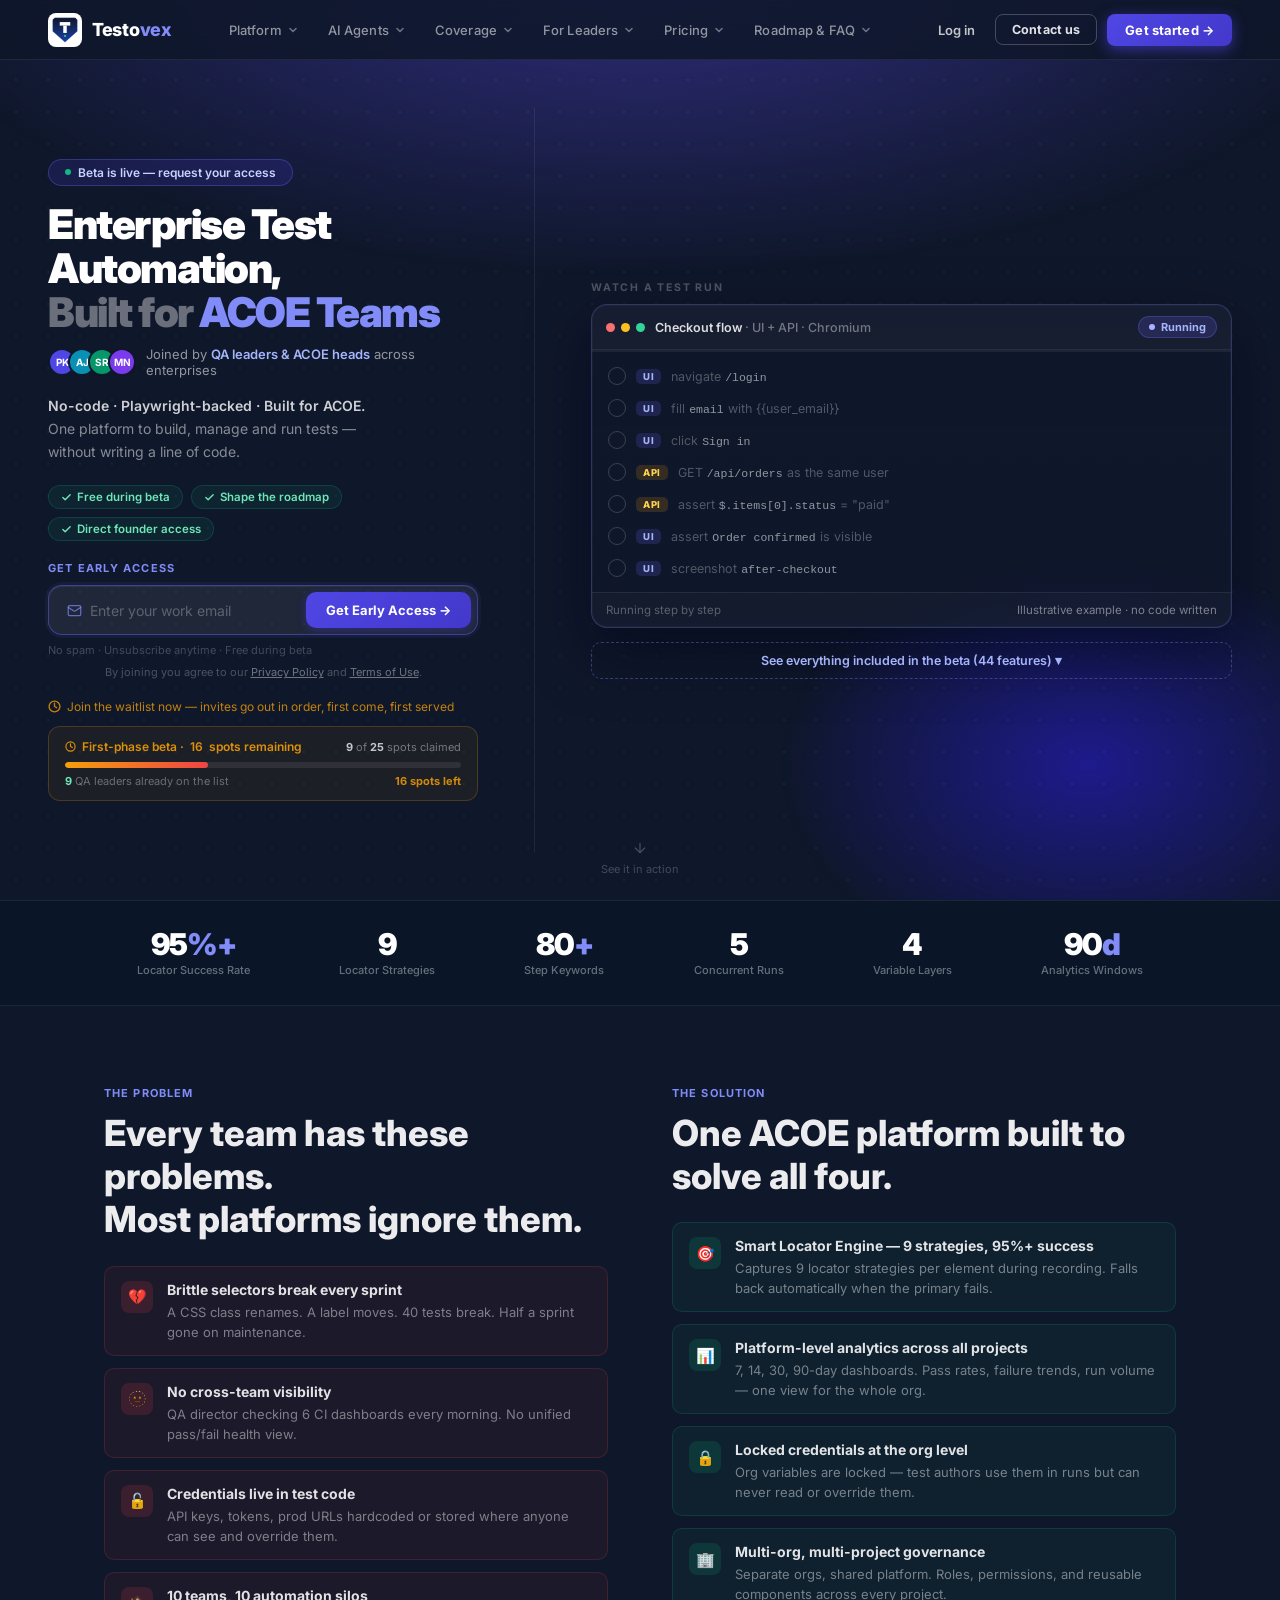
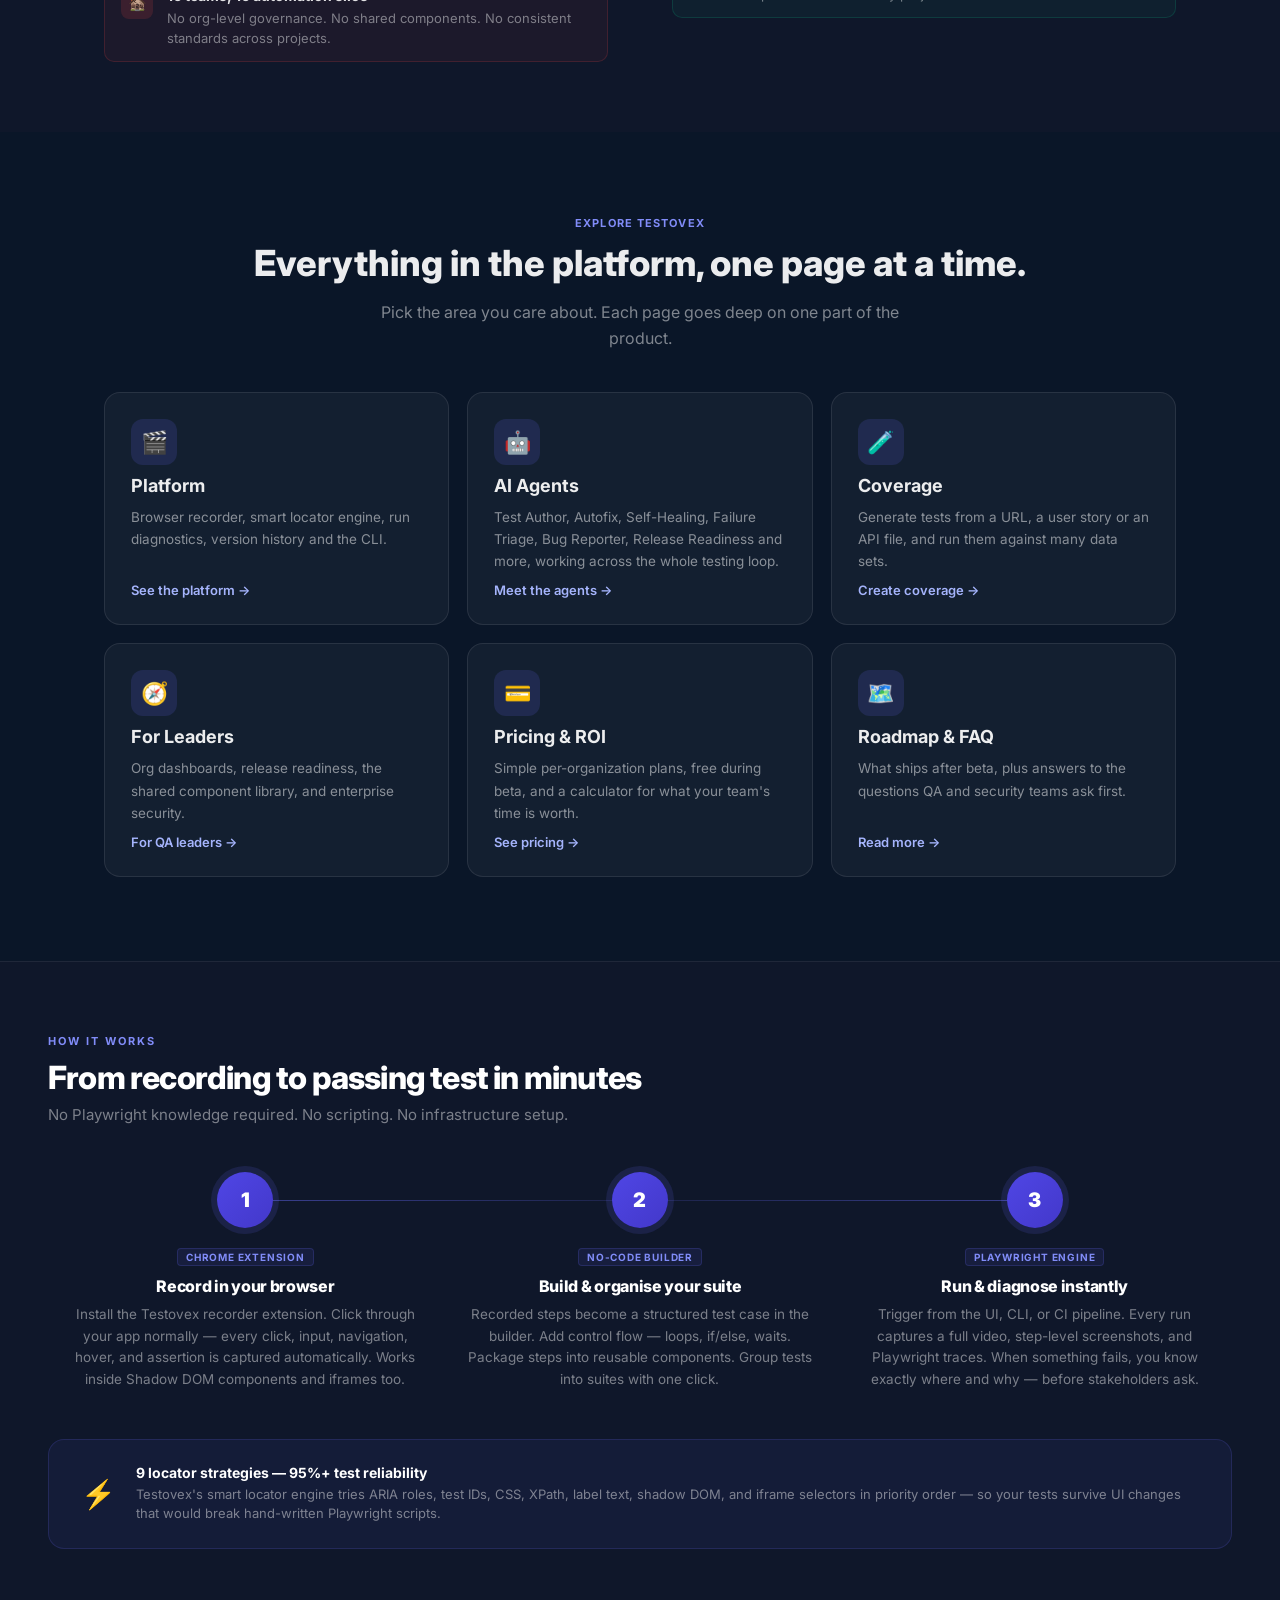
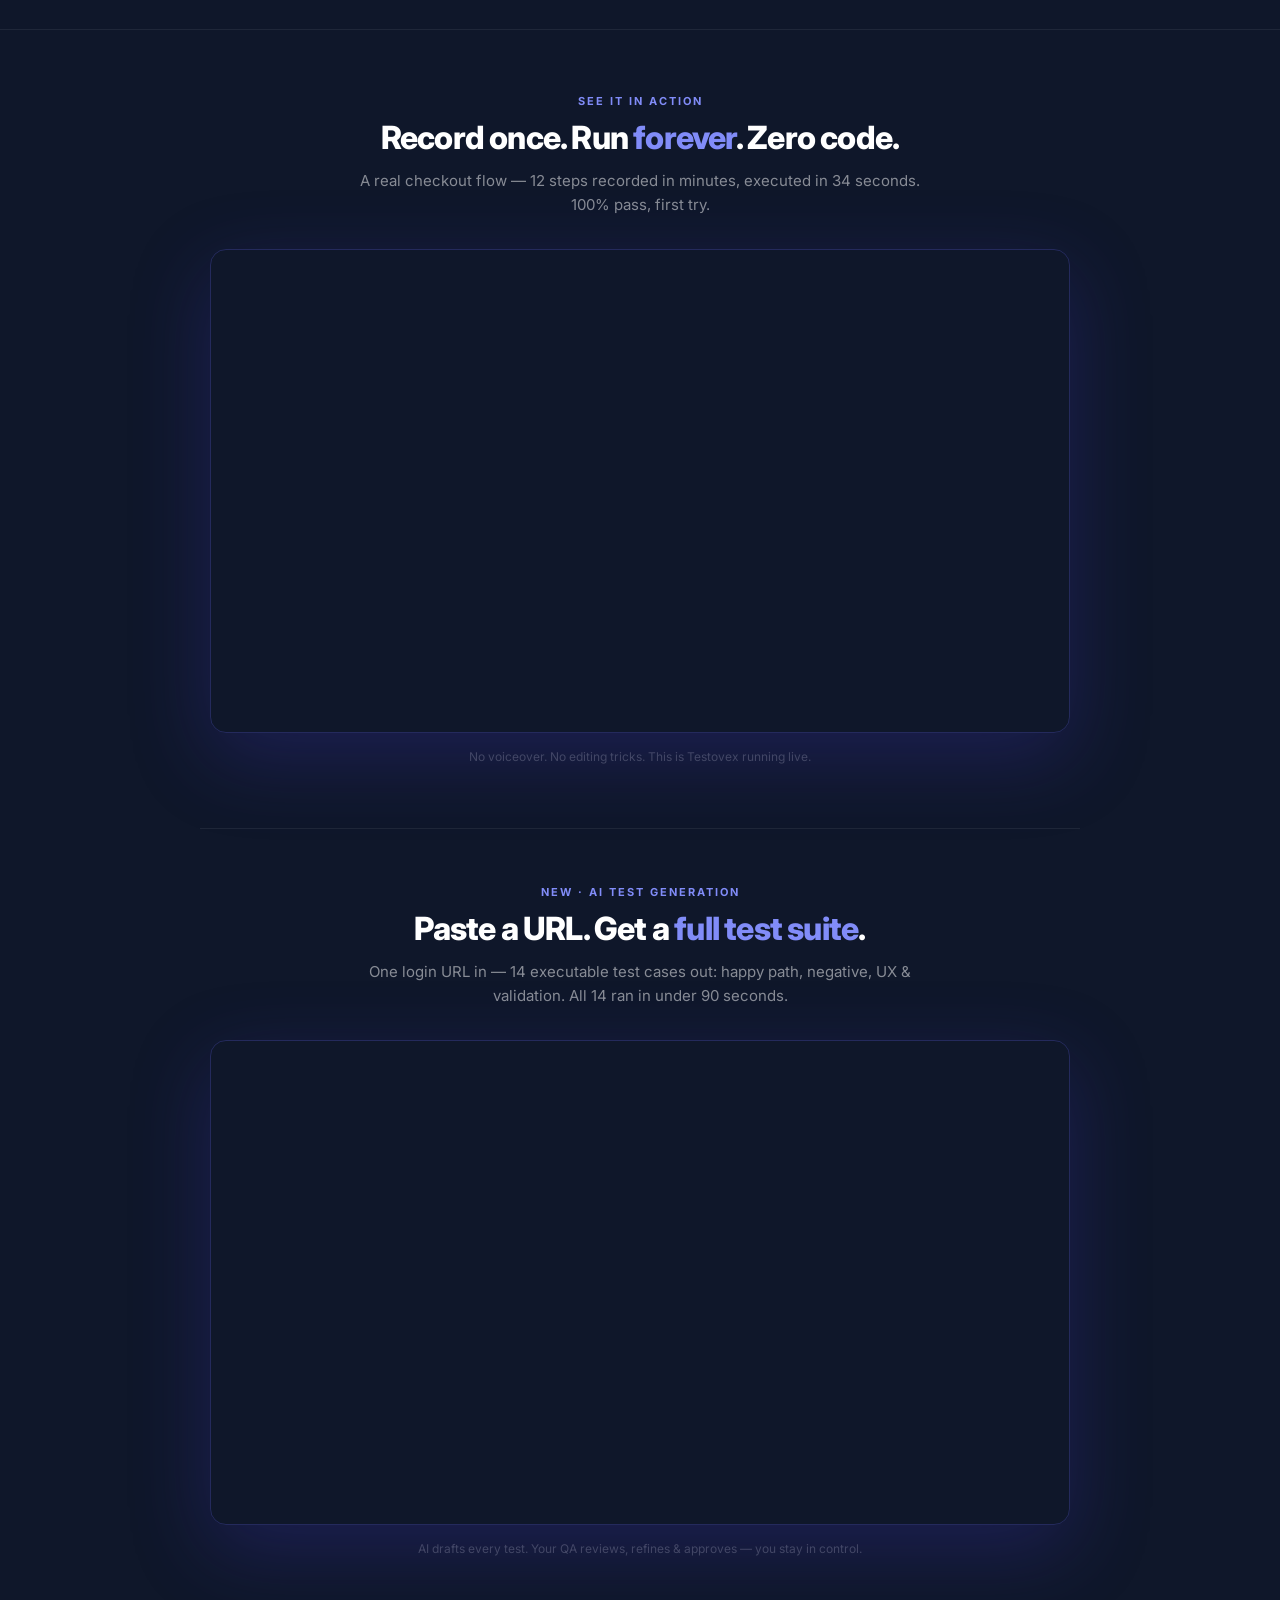
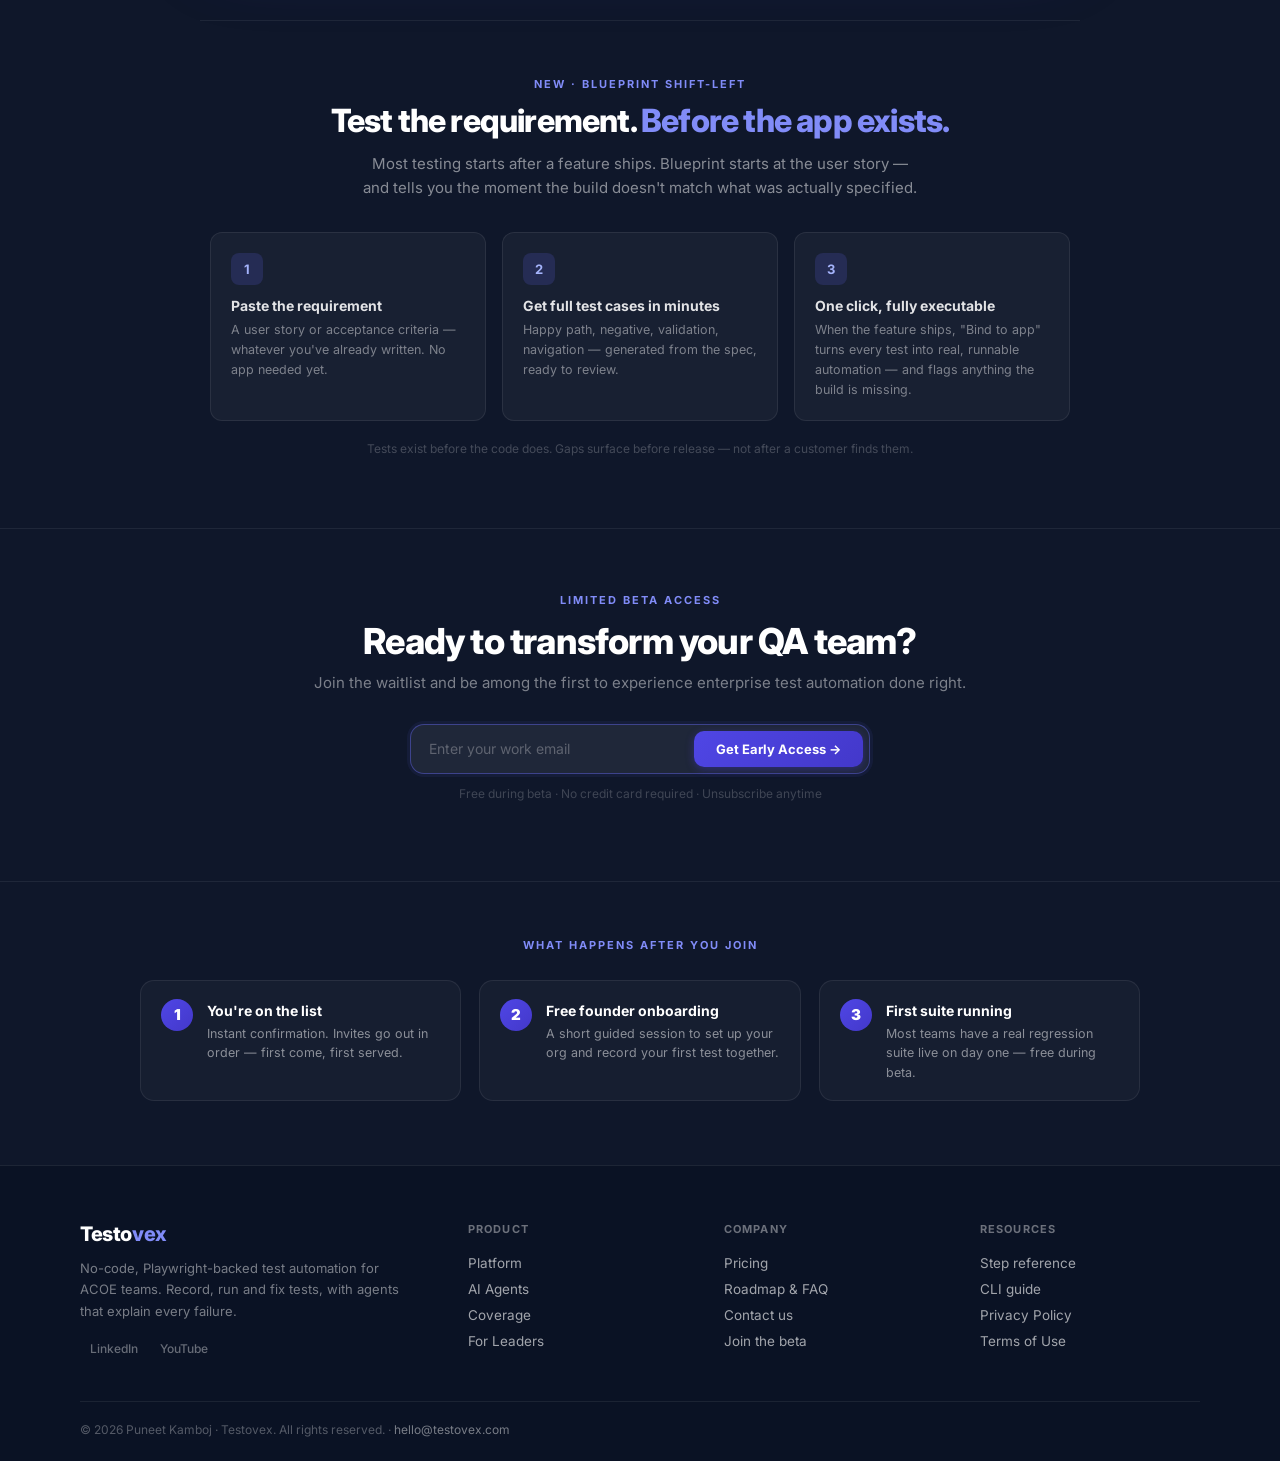
==== commit d099a59a: "Agents page: all live agents" ====
--- a/index.html
+++ b/index.html
@@ -31,7 +31,7 @@
   <link rel="preconnect" href="https://fonts.googleapis.com" />
   <link rel="preconnect" href="https://fonts.gstatic.com" crossorigin />
   <link href="https://fonts.googleapis.com/css2?family=Inter:wght@400;500;600;700;800;900&family=JetBrains+Mono:wght@400;500&display=swap" rel="stylesheet" />
-  <link rel="stylesheet" href="assets/site.css" />
+  <link rel="stylesheet" href="assets/site.css?v=46d84218" />
 </head>
 <body>
 
@@ -75,11 +75,17 @@
       <a class="lp-dd-btn" href="/agents" aria-haspopup="true">AI Agents <svg width="10" height="10" viewBox="0 0 10 10" aria-hidden="true"><path d="M2 3.5l3 3 3-3" fill="none" stroke="currentColor" stroke-width="1.6" stroke-linecap="round" stroke-linejoin="round"/></svg></a>
       <div class="lp-dd-menu" role="menu">
         <a href="/agents#agents" role="menuitem"><b>All agents</b><span>What runs on every test run</span></a>
+        <a href="/agents#a-author" role="menuitem"><b>Test Author</b><span>Tests from Jira stories and API specs</span></a>
+        <a href="/agents#a-autofix" role="menuitem"><b>Autofix</b><span>Apply, re-run, keep only if it passes</span></a>
+        <a href="/agents#a-heal" role="menuitem"><b>Self-Healing</b><span>A new locator proposed from the live page</span></a>
         <a href="/agents#a-triage" role="menuitem"><b>Failure Triage</b><span>Why each test failed, sorted automatically</span></a>
-        <a href="/agents#a-heal" role="menuitem"><b>Self-Healing</b><span>A new locator proposed from the live page</span></a>
-        <a href="/agents#a-autofix" role="menuitem"><b>Autofix</b><span>Apply, re-run, keep only if it passes</span></a>
+        <a href="/agents#a-bugs" role="menuitem"><b>Bug Reporter</b><span>Jira bugs drafted for your approval</span></a>
+        <a href="/agents#a-release" role="menuitem"><b>Release Readiness</b><span>A go/no-go for every project</span></a>
         <a href="/agents#a-flaky" role="menuitem"><b>Flaky detection &amp; quarantine</b><span>Unreliable tests flagged, builds trusted</span></a>
+        <a href="/agents#a-inbox" role="menuitem"><b>Agent Inbox</b><span>Everything needing a human, in one place</span></a>
+        <a href="/agents#a-live" role="menuitem"><b>Agents Live</b><span>Watch the agents work on every run</span></a>
         <a href="/agents#a-doctor" role="menuitem"><b>Environment Doctor</b><span>Checks your app is up before a run</span></a>
+        <a href="/agents#a-ask" role="menuitem"><b>Ask Your Tests</b><span>Plain-English questions about your tests</span></a>
         <a href="/agents#a-time" role="menuitem"><b>Time Saved</b><span>Hours the agents gave back</span></a>
       </div>
     </div>
@@ -139,11 +145,17 @@
     <a href="/platform#cli">CLI &amp; CI/CD</a>
     <div class="lp-m-group">AI Agents</div>
     <a href="/agents#agents">All agents</a>
+    <a href="/agents#a-author">Test Author</a>
+    <a href="/agents#a-autofix">Autofix</a>
+    <a href="/agents#a-heal">Self-Healing</a>
     <a href="/agents#a-triage">Failure Triage</a>
-    <a href="/agents#a-heal">Self-Healing</a>
-    <a href="/agents#a-autofix">Autofix</a>
+    <a href="/agents#a-bugs">Bug Reporter</a>
+    <a href="/agents#a-release">Release Readiness</a>
     <a href="/agents#a-flaky">Flaky detection &amp; quarantine</a>
+    <a href="/agents#a-inbox">Agent Inbox</a>
+    <a href="/agents#a-live">Agents Live</a>
     <a href="/agents#a-doctor">Environment Doctor</a>
+    <a href="/agents#a-ask">Ask Your Tests</a>
     <a href="/agents#a-time">Time Saved</a>
     <div class="lp-m-group">Coverage</div>
     <a href="/coverage#generate">Generate your way</a>
@@ -287,7 +299,7 @@
       <div class="lr-foot"><span class="lr-sum" id="lrSum">Running step by step</span><span>Illustrative example · no code written</span></div>
     </div>
     <details class="feat-more">
-      <summary><span class="fm-open">See everything included in the beta (38 features) ▾</span><span class="fm-close">Hide the full feature list ▴</span></summary>
+      <summary><span class="fm-open">See everything included in the beta (44 features) ▾</span><span class="fm-close">Hide the full feature list ▴</span></summary>
     <div class="feature-grid">
       <div class="feat"><span class="feat-icon">📐</span><span class="feat-content"><span class="feat-label">Blueprint Shift-Left</span><span class="feat-desc">Test cases from a requirement, before the app is built</span></span></div>
       <div class="feat"><span class="feat-icon">🔗</span><span class="feat-content"><span class="feat-label">Generate from URL</span><span class="feat-desc">Paste a page, get a full test suite in minutes</span></span></div>
@@ -327,6 +339,12 @@
       <div class="feat"><span class="feat-icon">🎲</span><span class="feat-content"><span class="feat-label">Flaky Detection &amp; Quarantine</span><span class="feat-desc">Flag unreliable tests, keep builds honest</span></span></div>
       <div class="feat"><span class="feat-icon">🩺</span><span class="feat-content"><span class="feat-label">Environment Doctor</span><span class="feat-desc">Checks your app is up before a run</span></span></div>
       <div class="feat"><span class="feat-icon">⏱️</span><span class="feat-content"><span class="feat-label">Time Saved</span><span class="feat-desc">Hours the agents gave back</span></span></div>
+      <div class="feat"><span class="feat-icon">📝</span><span class="feat-content"><span class="feat-label">Test Author</span><span class="feat-desc">Tests from Jira stories and API specs</span></span></div>
+      <div class="feat"><span class="feat-icon">🐞</span><span class="feat-content"><span class="feat-label">Bug Reporter</span><span class="feat-desc">Jira bugs drafted for approval</span></span></div>
+      <div class="feat"><span class="feat-icon">🚦</span><span class="feat-content"><span class="feat-label">Release Readiness</span><span class="feat-desc">A go/no-go per project</span></span></div>
+      <div class="feat"><span class="feat-icon">📥</span><span class="feat-content"><span class="feat-label">Agent Inbox</span><span class="feat-desc">Everything needing a human, in one place</span></span></div>
+      <div class="feat"><span class="feat-icon">📡</span><span class="feat-content"><span class="feat-label">Agents Live</span><span class="feat-desc">Watch the agents work</span></span></div>
+      <div class="feat"><span class="feat-icon">💬</span><span class="feat-content"><span class="feat-label">Ask Your Tests</span><span class="feat-desc">Plain-English questions about your tests</span></span></div>
     </div>
     </details>
   </div>
@@ -388,7 +406,7 @@
     </div>
     <div class="ex-grid">
       <a class="ex-card lp-fade" href="/platform"><div class="ex-ico">🎬</div><h3>Platform</h3><p>Browser recorder, smart locator engine, run diagnostics, version history and the CLI.</p><span class="ex-link">See the platform →</span></a>
-      <a class="ex-card lp-fade" href="/agents"><div class="ex-ico">🤖</div><h3>AI Agents</h3><p>Failure Triage, Self-Healing, Autofix, flaky test detection and Environment Doctor, working on every run.</p><span class="ex-link">Meet the agents →</span></a>
+      <a class="ex-card lp-fade" href="/agents"><div class="ex-ico">🤖</div><h3>AI Agents</h3><p>Test Author, Autofix, Self-Healing, Failure Triage, Bug Reporter, Release Readiness and more, working across the whole testing loop.</p><span class="ex-link">Meet the agents →</span></a>
       <a class="ex-card lp-fade" href="/coverage"><div class="ex-ico">🧪</div><h3>Coverage</h3><p>Generate tests from a URL, a user story or an API file, and run them against many data sets.</p><span class="ex-link">Create coverage →</span></a>
       <a class="ex-card lp-fade" href="/leaders"><div class="ex-ico">🧭</div><h3>For Leaders</h3><p>Org dashboards, release readiness, the shared component library, and enterprise security.</p><span class="ex-link">For QA leaders →</span></a>
       <a class="ex-card lp-fade" href="/pricing"><div class="ex-ico">💳</div><h3>Pricing &amp; ROI</h3><p>Simple per-organization plans, free during beta, and a calculator for what your team's time is worth.</p><span class="ex-link">See pricing →</span></a>
@@ -617,6 +635,6 @@
   <div class="sf-bottom">© 2026 Puneet Kamboj · Testovex. All rights reserved. · <a href="mailto:hello@testovex.com">hello@testovex.com</a></div>
 </footer>
 
-<script src="assets/site.js" defer></script>
+<script src="assets/site.js?v=9c671626" defer></script>
 </body>
 </html>
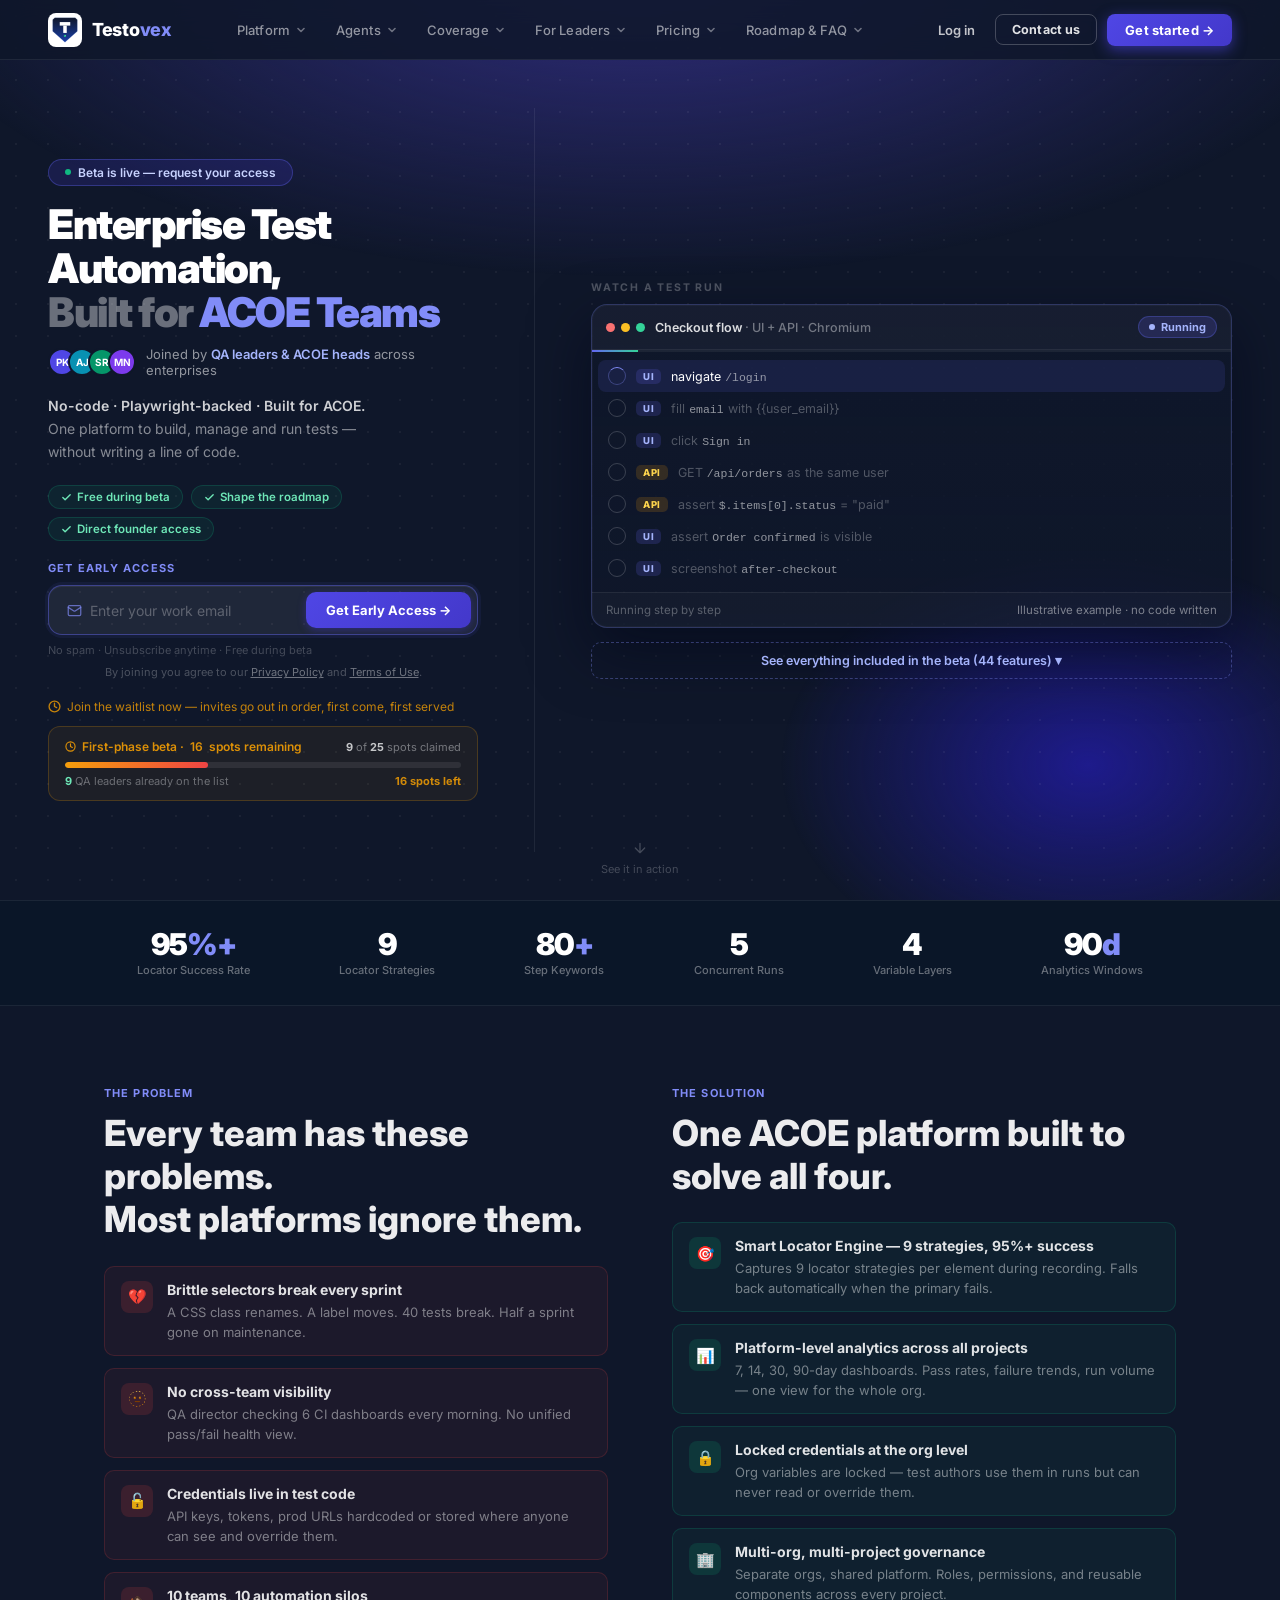
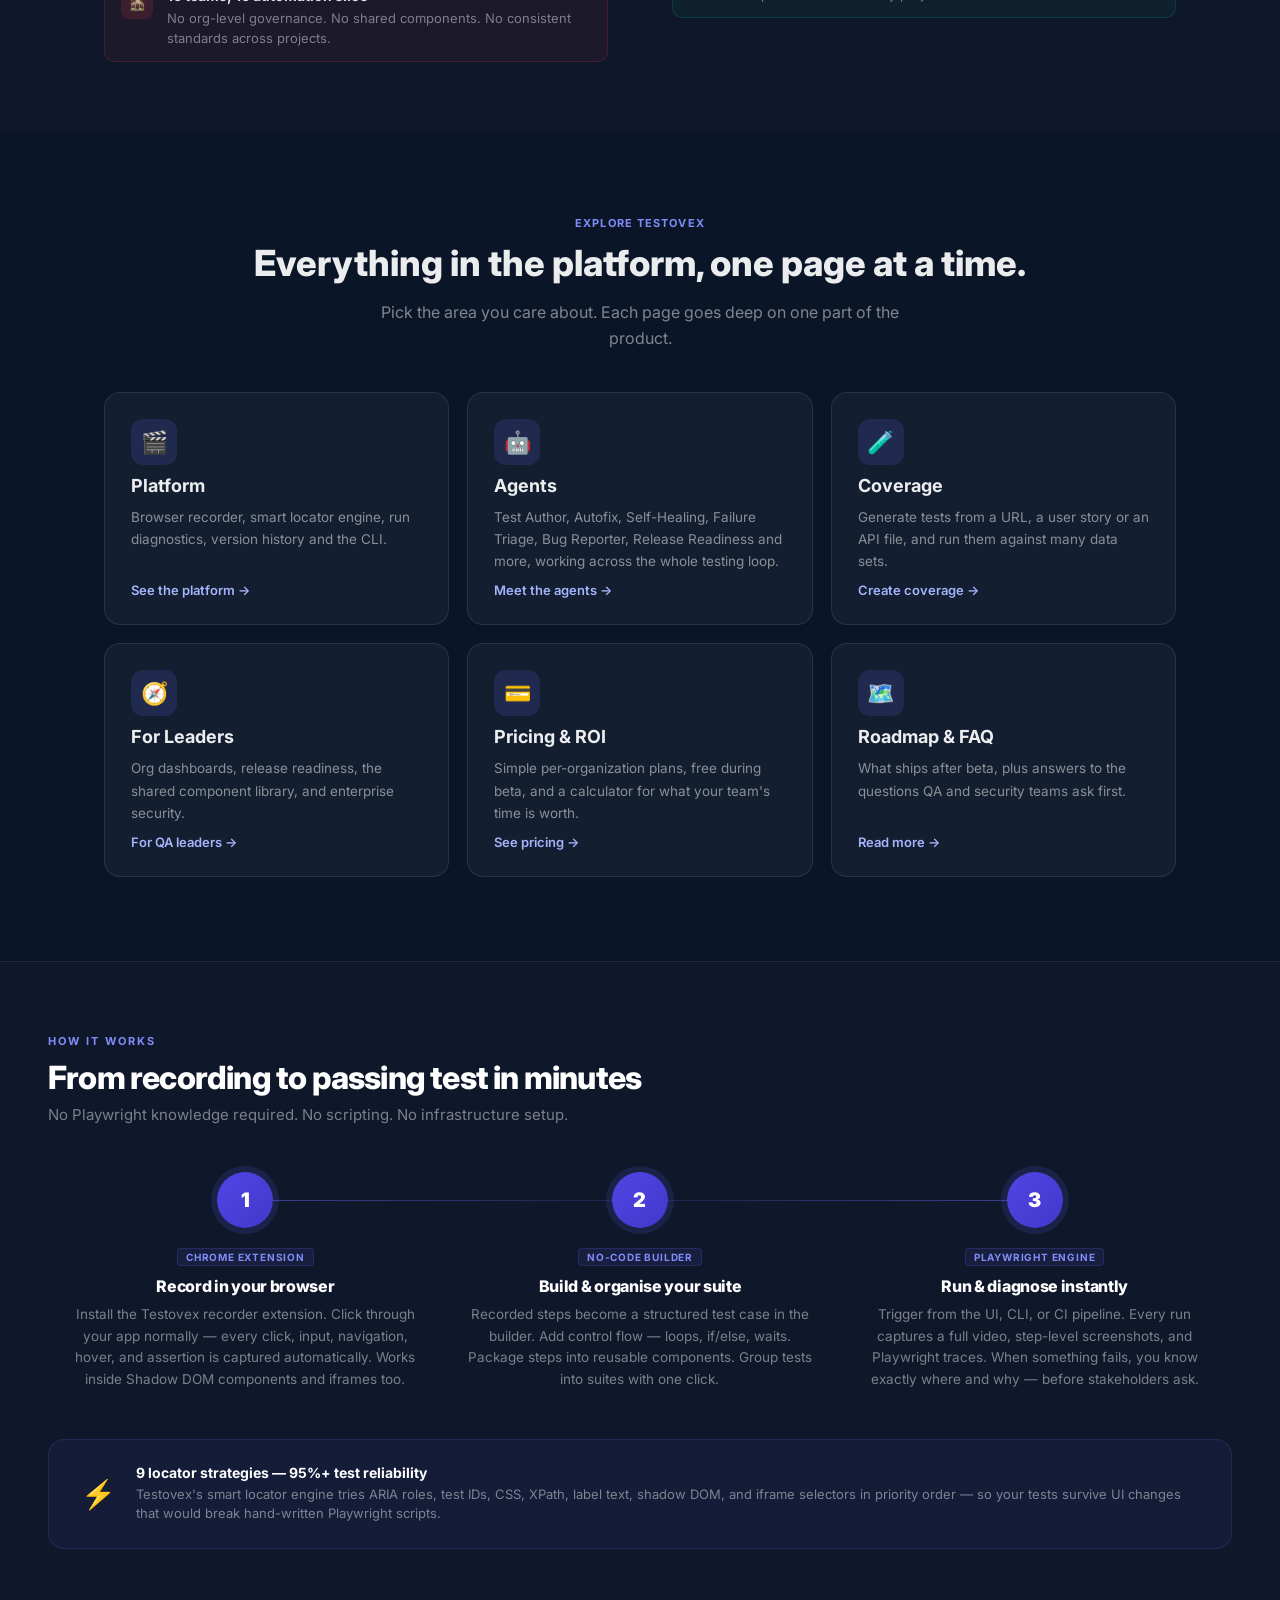
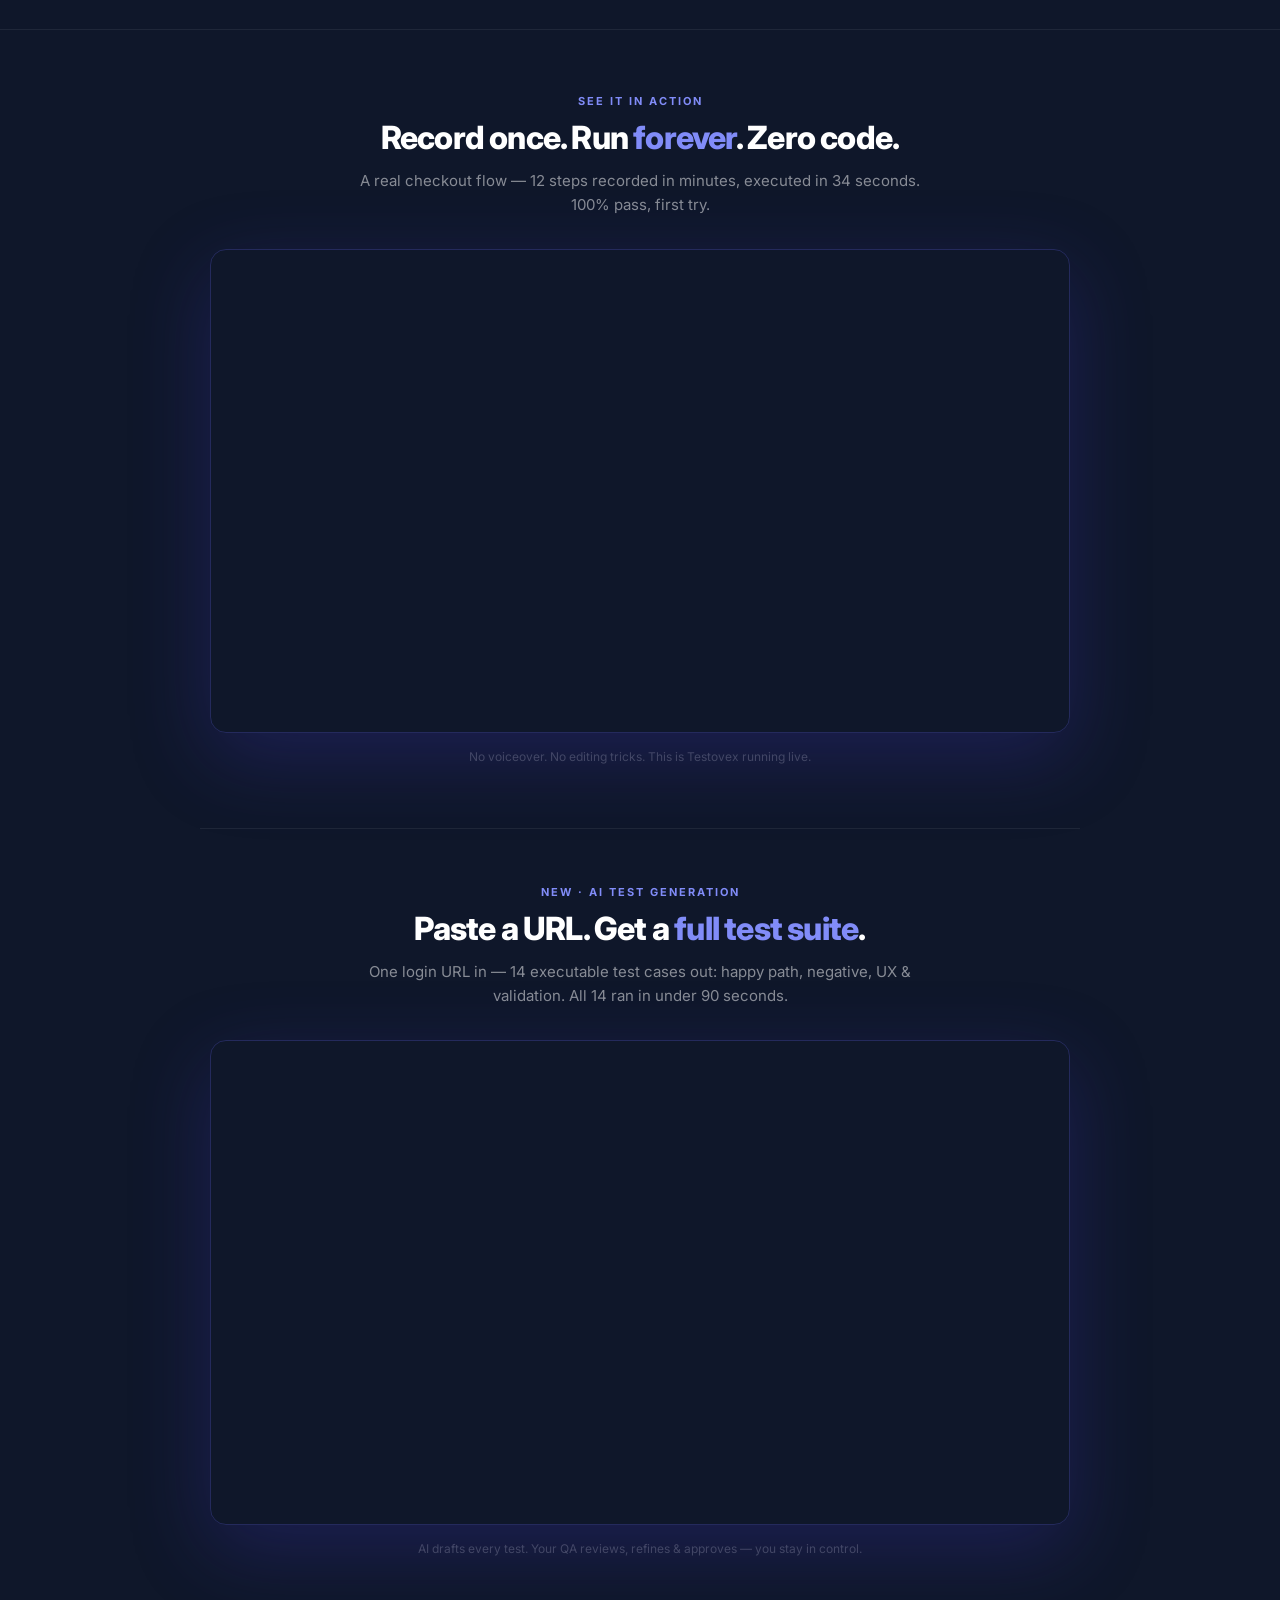
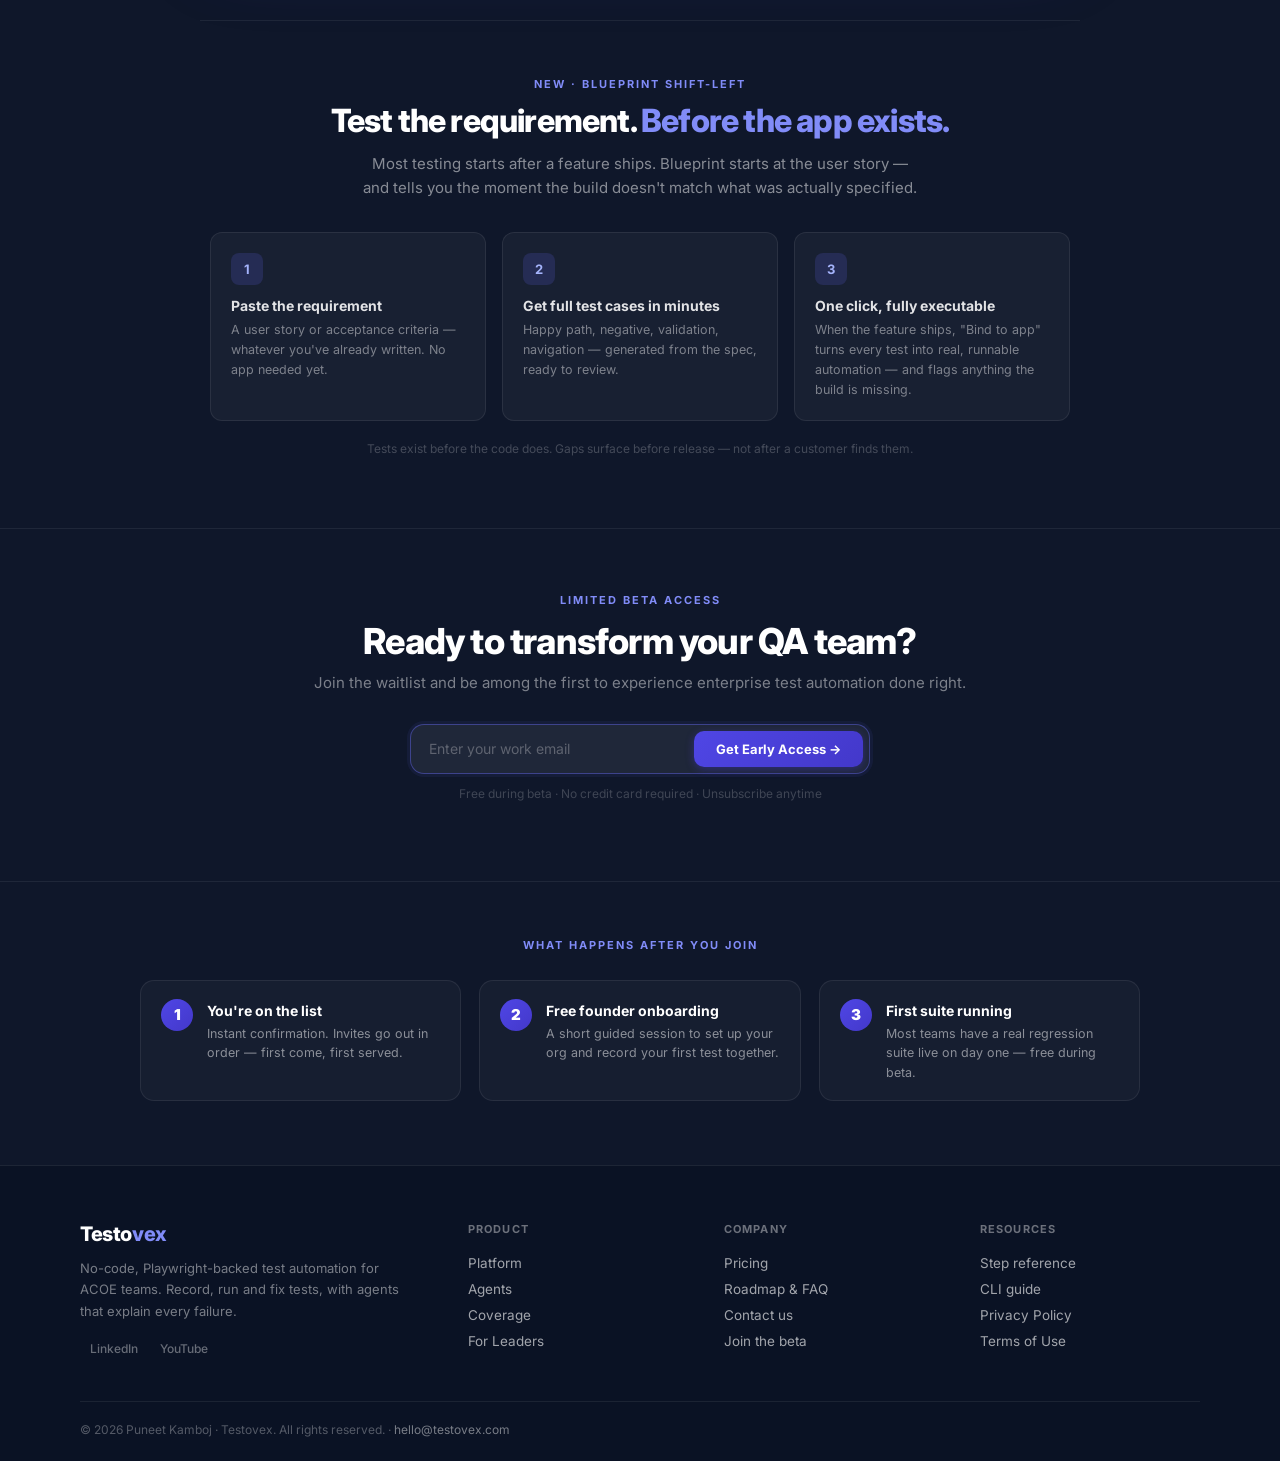
==== commit b90be3d3: "Rename AI Agents to Agents; all live agents on Agents page" ====
--- a/index.html
+++ b/index.html
@@ -72,7 +72,7 @@
       </div>
     </div>
     <div class="lp-dd">
-      <a class="lp-dd-btn" href="/agents" aria-haspopup="true">AI Agents <svg width="10" height="10" viewBox="0 0 10 10" aria-hidden="true"><path d="M2 3.5l3 3 3-3" fill="none" stroke="currentColor" stroke-width="1.6" stroke-linecap="round" stroke-linejoin="round"/></svg></a>
+      <a class="lp-dd-btn" href="/agents" aria-haspopup="true">Agents <svg width="10" height="10" viewBox="0 0 10 10" aria-hidden="true"><path d="M2 3.5l3 3 3-3" fill="none" stroke="currentColor" stroke-width="1.6" stroke-linecap="round" stroke-linejoin="round"/></svg></a>
       <div class="lp-dd-menu" role="menu">
         <a href="/agents#agents" role="menuitem"><b>All agents</b><span>What runs on every test run</span></a>
         <a href="/agents#a-author" role="menuitem"><b>Test Author</b><span>Tests from Jira stories and API specs</span></a>
@@ -143,7 +143,7 @@
     <a href="/platform#recording">Run diagnostics</a>
     <a href="/platform#collaboration">Version history</a>
     <a href="/platform#cli">CLI &amp; CI/CD</a>
-    <div class="lp-m-group">AI Agents</div>
+    <div class="lp-m-group">Agents</div>
     <a href="/agents#agents">All agents</a>
     <a href="/agents#a-author">Test Author</a>
     <a href="/agents#a-autofix">Autofix</a>
@@ -406,7 +406,7 @@
     </div>
     <div class="ex-grid">
       <a class="ex-card lp-fade" href="/platform"><div class="ex-ico">🎬</div><h3>Platform</h3><p>Browser recorder, smart locator engine, run diagnostics, version history and the CLI.</p><span class="ex-link">See the platform →</span></a>
-      <a class="ex-card lp-fade" href="/agents"><div class="ex-ico">🤖</div><h3>AI Agents</h3><p>Test Author, Autofix, Self-Healing, Failure Triage, Bug Reporter, Release Readiness and more, working across the whole testing loop.</p><span class="ex-link">Meet the agents →</span></a>
+      <a class="ex-card lp-fade" href="/agents"><div class="ex-ico">🤖</div><h3>Agents</h3><p>Test Author, Autofix, Self-Healing, Failure Triage, Bug Reporter, Release Readiness and more, working across the whole testing loop.</p><span class="ex-link">Meet the agents →</span></a>
       <a class="ex-card lp-fade" href="/coverage"><div class="ex-ico">🧪</div><h3>Coverage</h3><p>Generate tests from a URL, a user story or an API file, and run them against many data sets.</p><span class="ex-link">Create coverage →</span></a>
       <a class="ex-card lp-fade" href="/leaders"><div class="ex-ico">🧭</div><h3>For Leaders</h3><p>Org dashboards, release readiness, the shared component library, and enterprise security.</p><span class="ex-link">For QA leaders →</span></a>
       <a class="ex-card lp-fade" href="/pricing"><div class="ex-ico">💳</div><h3>Pricing &amp; ROI</h3><p>Simple per-organization plans, free during beta, and a calculator for what your team's time is worth.</p><span class="ex-link">See pricing →</span></a>
@@ -613,7 +613,7 @@
     <div class="sf-col">
       <h5>Product</h5>
       <a href="/platform">Platform</a>
-      <a href="/agents">AI Agents</a>
+      <a href="/agents">Agents</a>
       <a href="/coverage">Coverage</a>
       <a href="/leaders">For Leaders</a>
     </div>
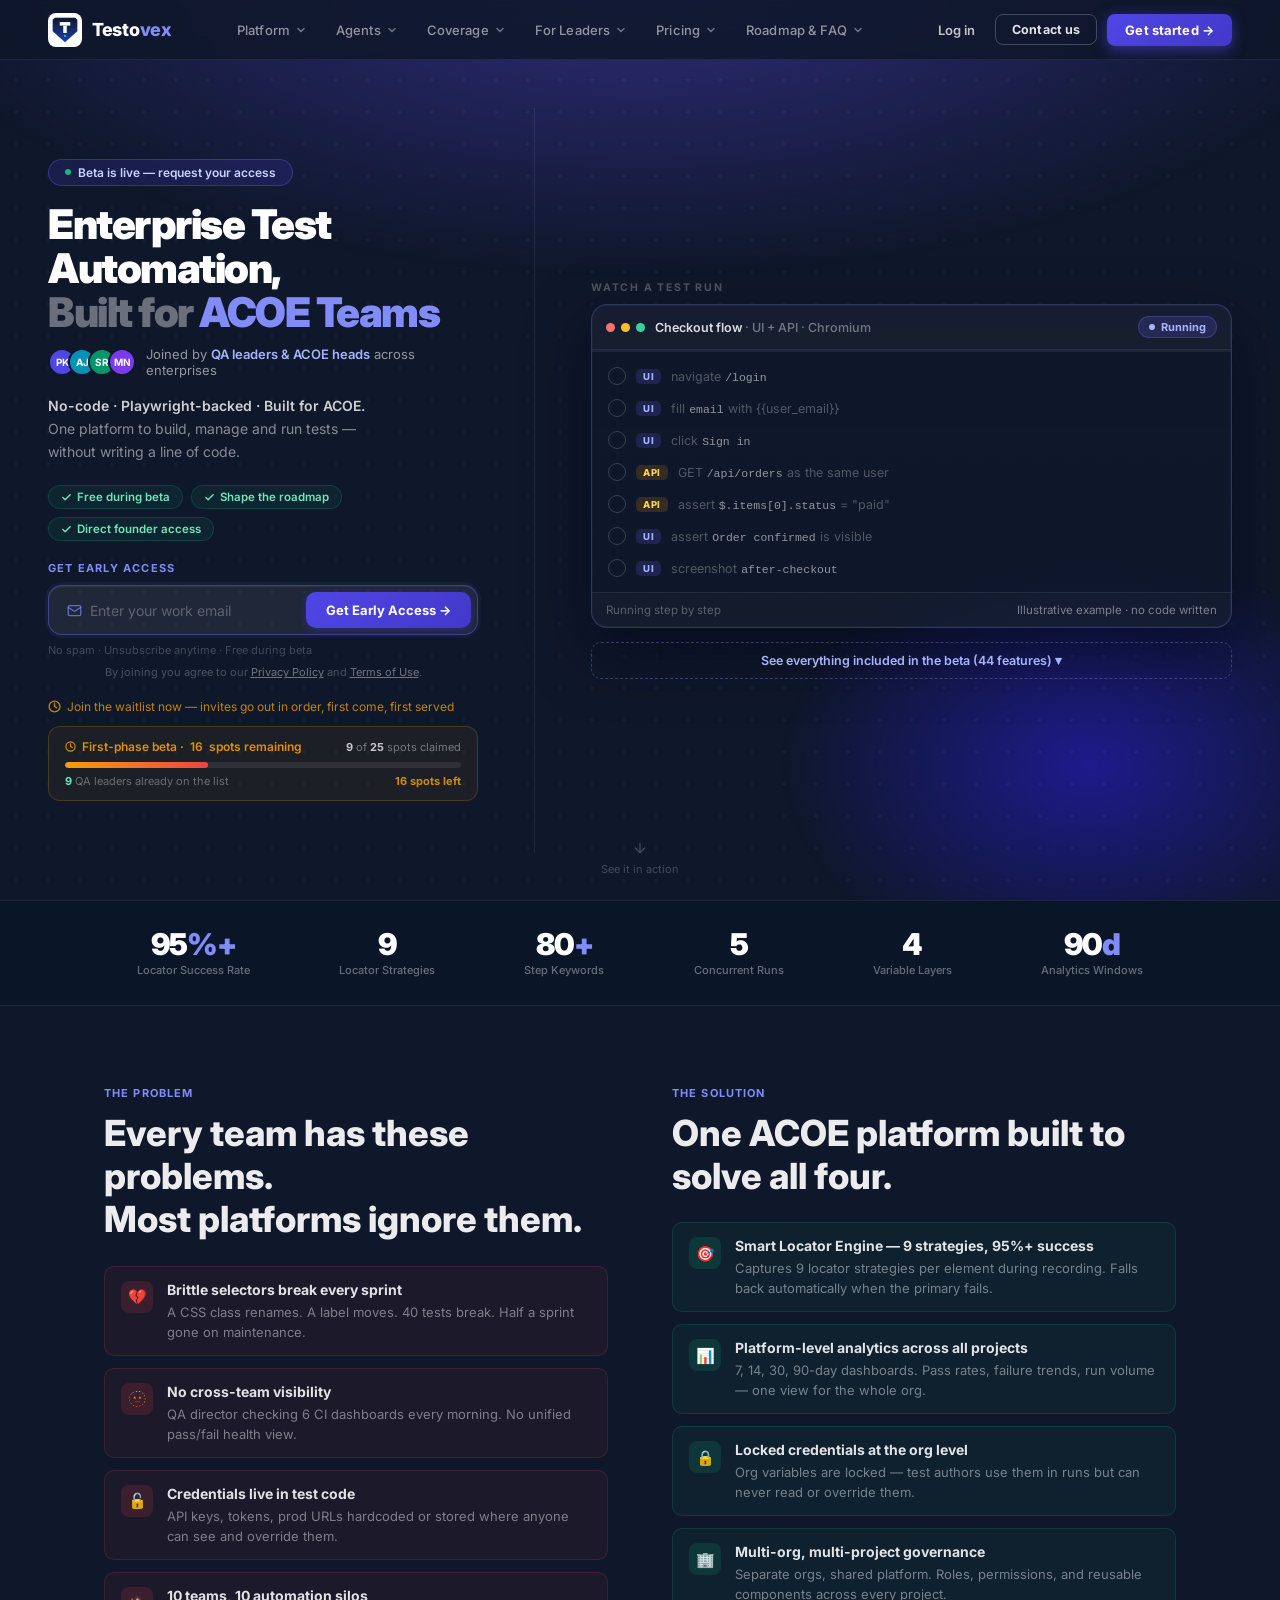
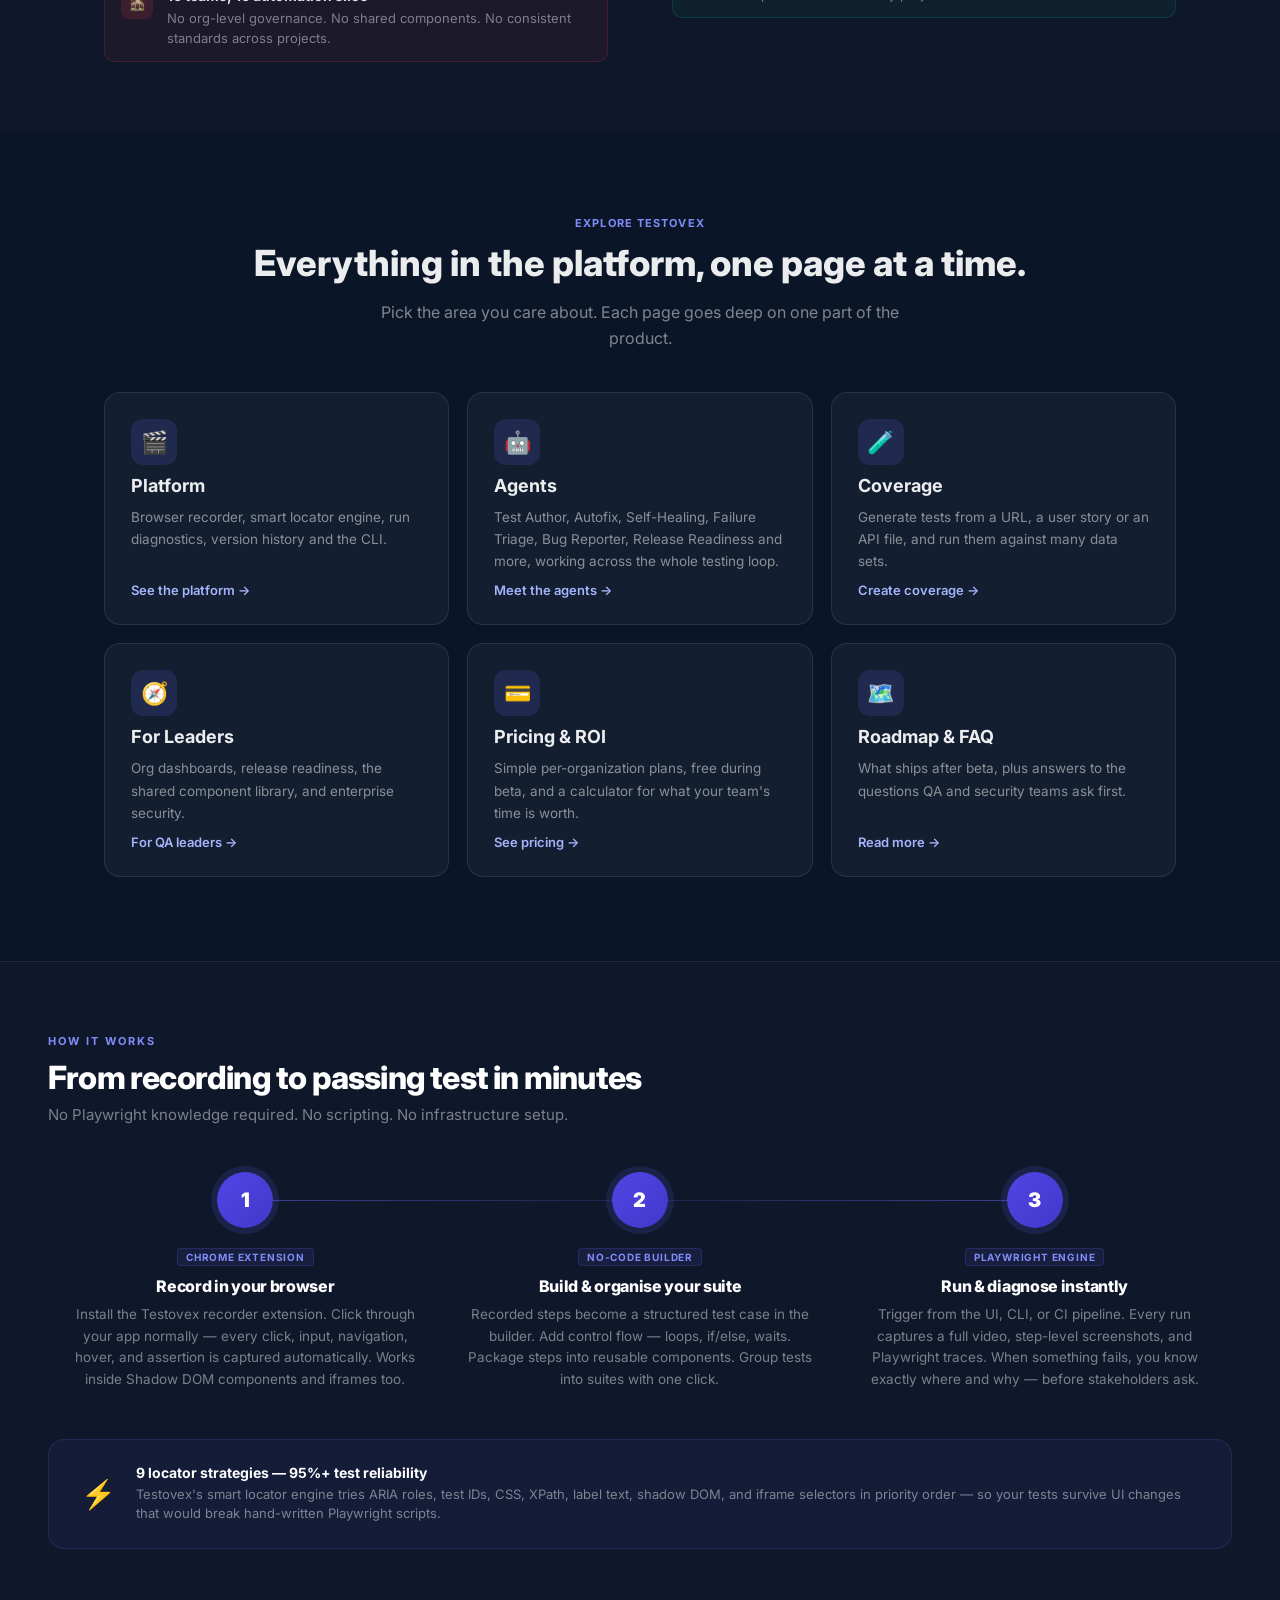
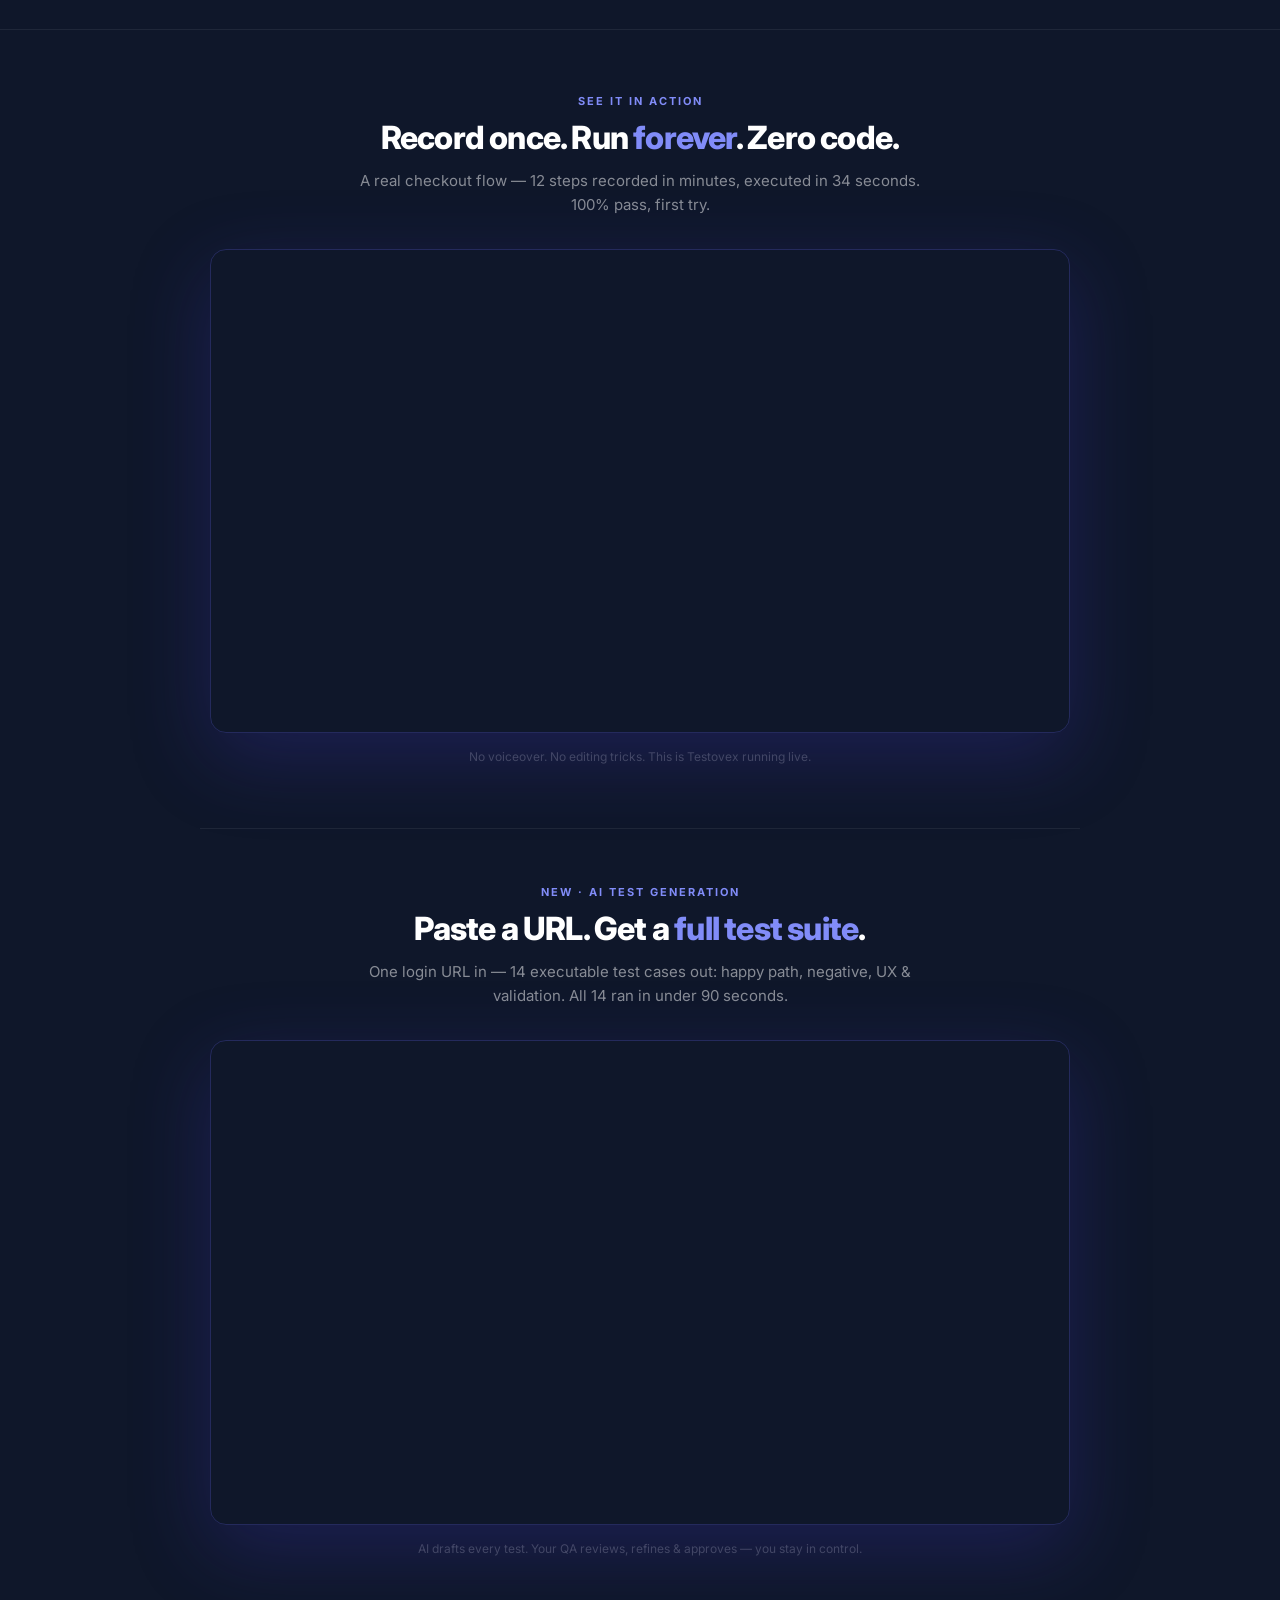
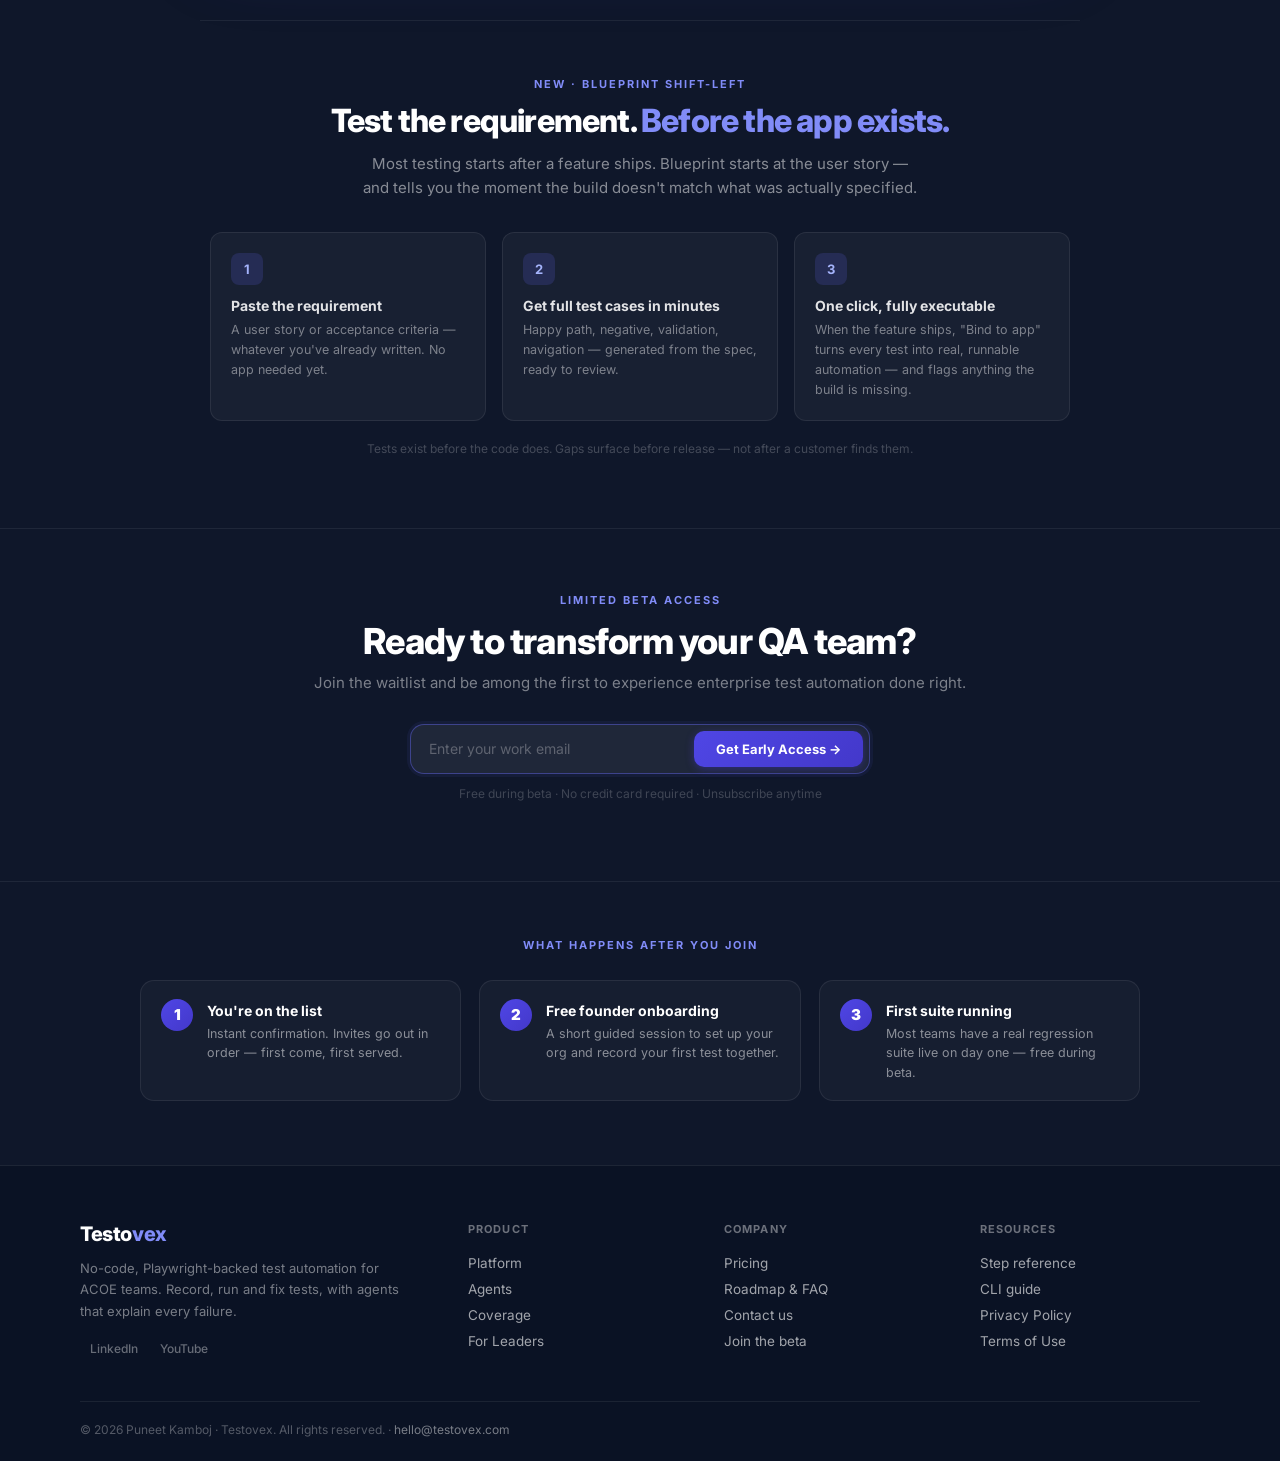
==== commit 184a9d63: "Update website" ====
--- a/index.html
+++ b/index.html
@@ -31,7 +31,7 @@
   <link rel="preconnect" href="https://fonts.googleapis.com" />
   <link rel="preconnect" href="https://fonts.gstatic.com" crossorigin />
   <link href="https://fonts.googleapis.com/css2?family=Inter:wght@400;500;600;700;800;900&family=JetBrains+Mono:wght@400;500&display=swap" rel="stylesheet" />
-  <link rel="stylesheet" href="assets/site.css?v=46d84218" />
+  <link rel="stylesheet" href="assets/site.css?v=1ed013cf" />
 </head>
 <body>
 
--- a/assets/site.css
+++ b/assets/site.css
@@ -1293,3 +1293,15 @@
 @media (max-width: 960px) {
   .lp-dd-menu { max-height: none; }
 }
+
+/* roadmap: also being explored */
+.lp-explore{margin:36px auto 0;max-width:820px;text-align:center;padding:22px 24px;border:1px dashed rgba(129,140,248,.4);border-radius:16px;background:rgba(99,102,241,.06)}
+.lp-explore-label{font-size:11px;font-weight:700;letter-spacing:2px;text-transform:uppercase;color:#6EE7B7;margin-bottom:12px}
+.lp-explore-chips{display:flex;flex-wrap:wrap;justify-content:center;gap:8px}
+.lp-explore-chips span{padding:7px 14px;border-radius:999px;border:1px solid rgba(129,140,248,.35);background:rgba(255,255,255,.04);color:#C7D2FE;font-size:13px;font-weight:600}
+.lp-explore-note{margin:14px 0 0;font-size:12.5px;color:rgba(255,255,255,.45)}
+
+/* roadmap: three cards per row */
+.lp-roadmap .lp-rm-grid{grid-template-columns:repeat(3,1fr)}
+@media (max-width:900px){.lp-roadmap .lp-rm-grid{grid-template-columns:repeat(2,1fr)}}
+@media (max-width:600px){.lp-roadmap .lp-rm-grid{grid-template-columns:1fr}}
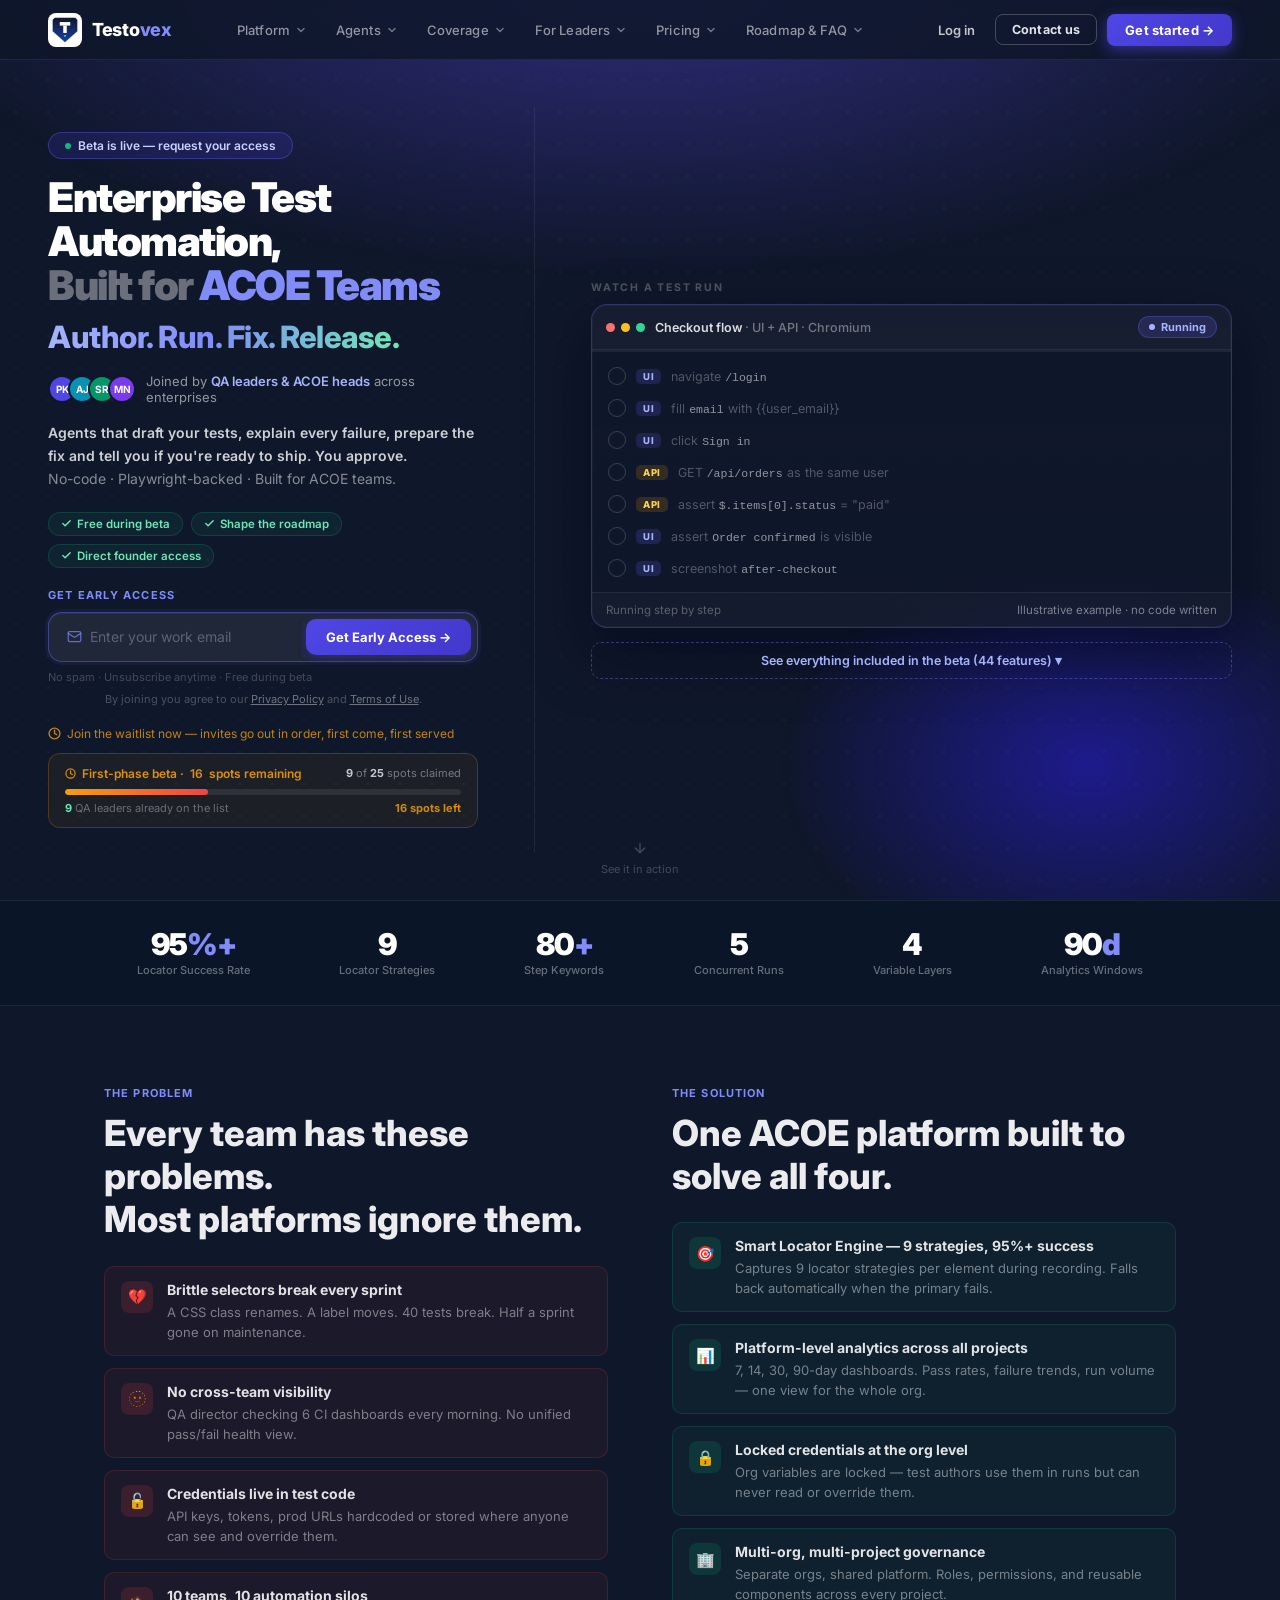
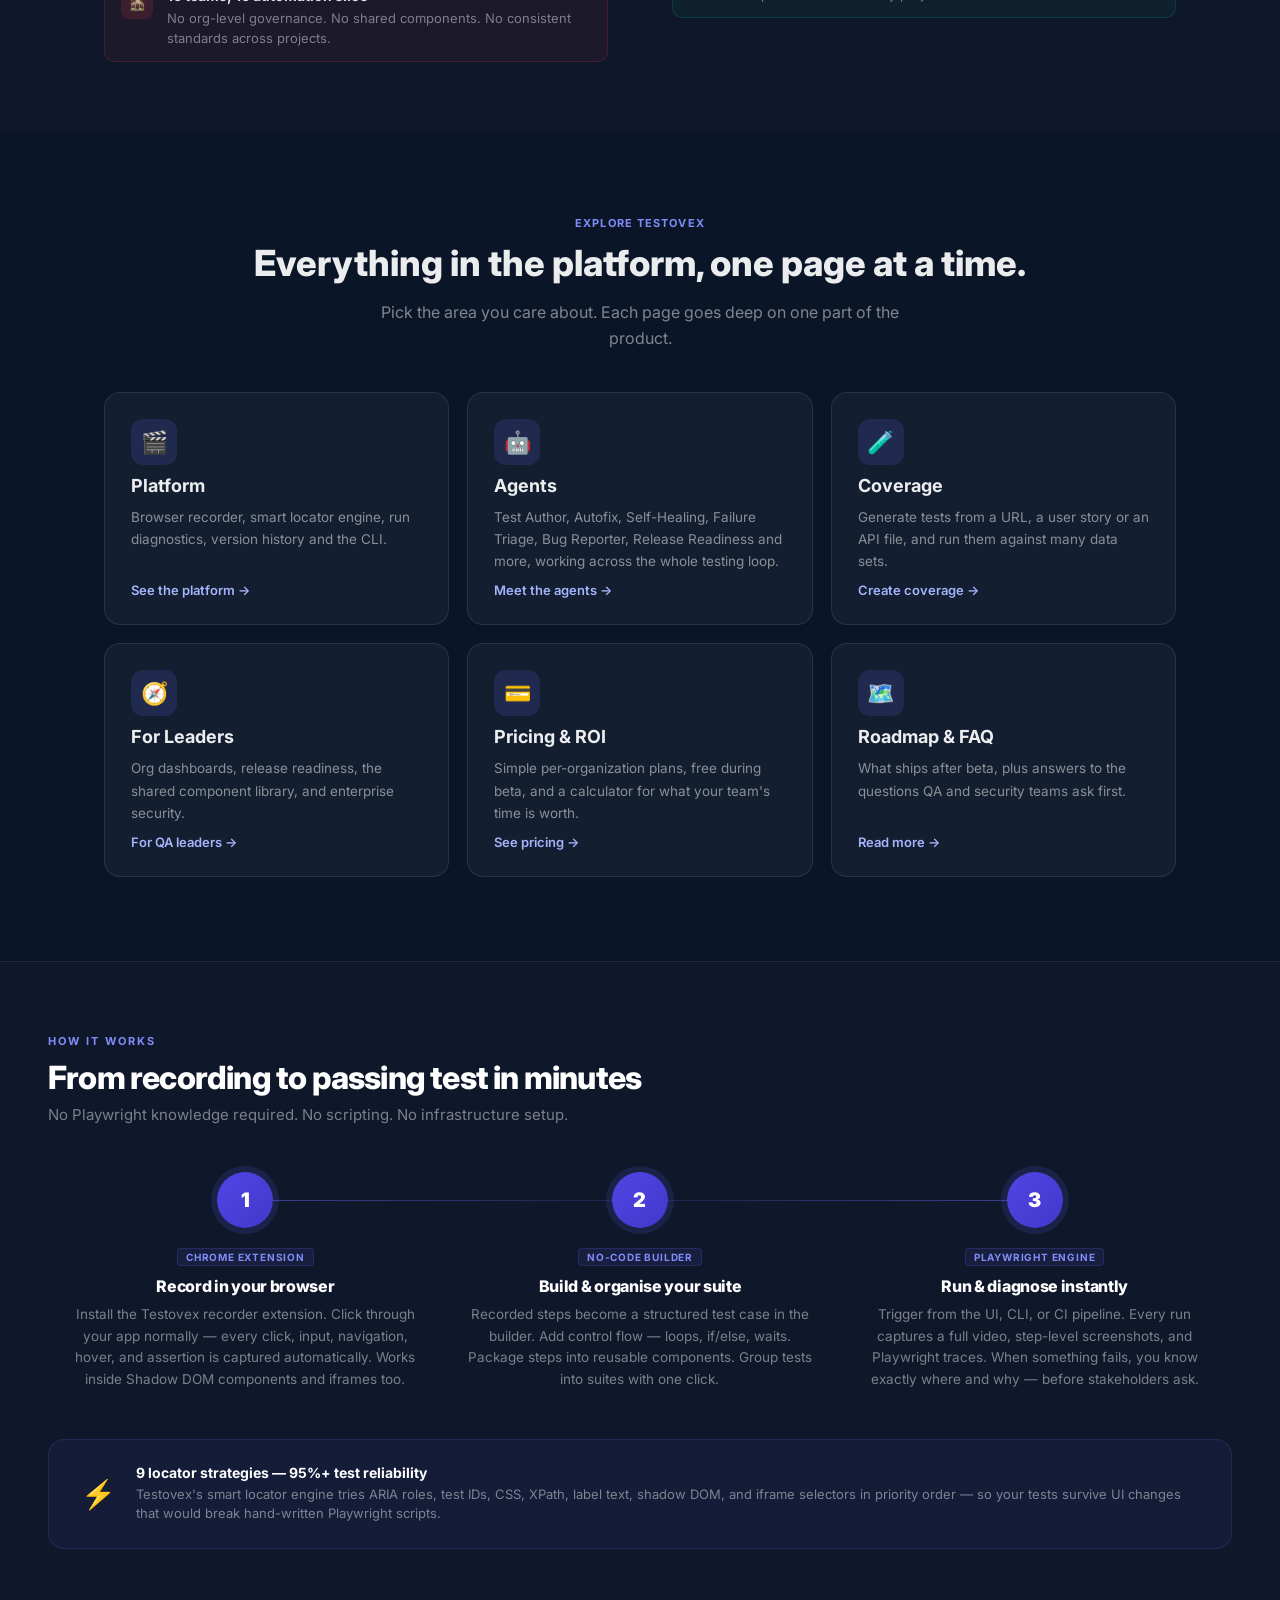
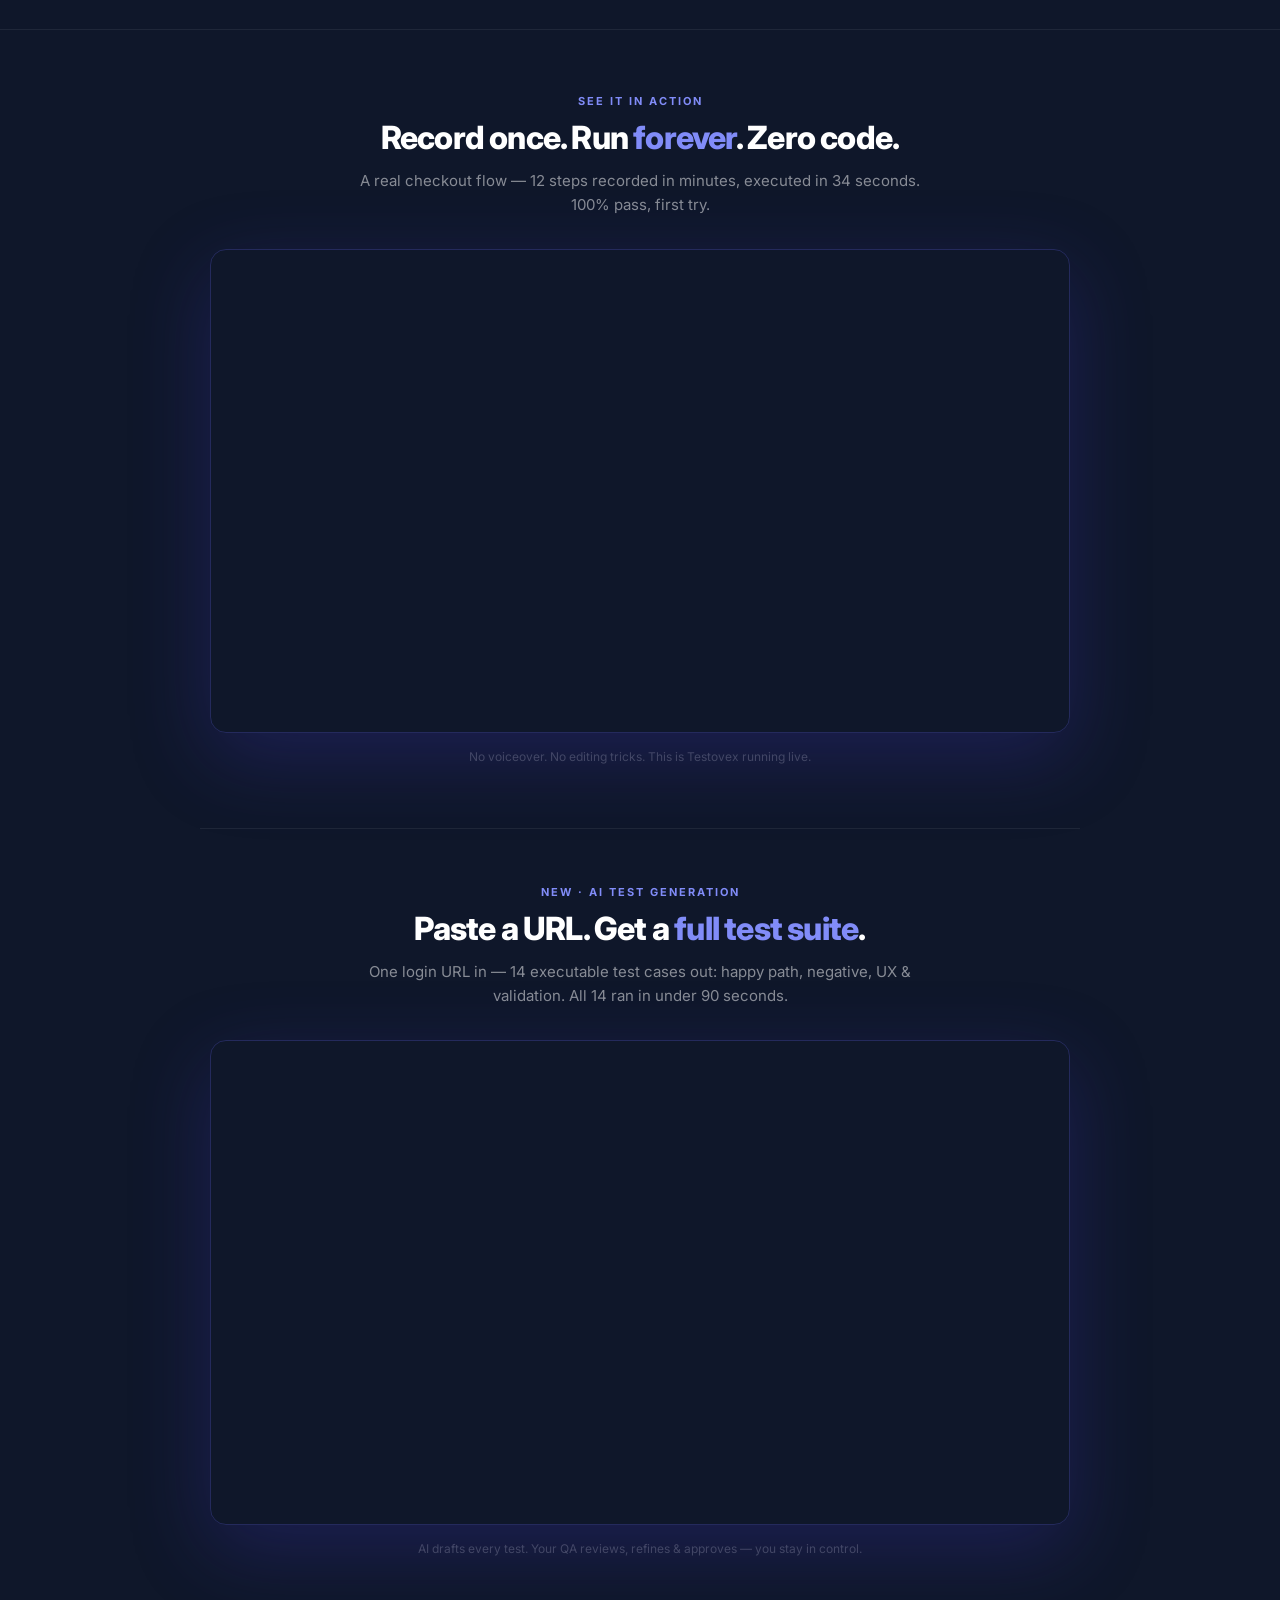
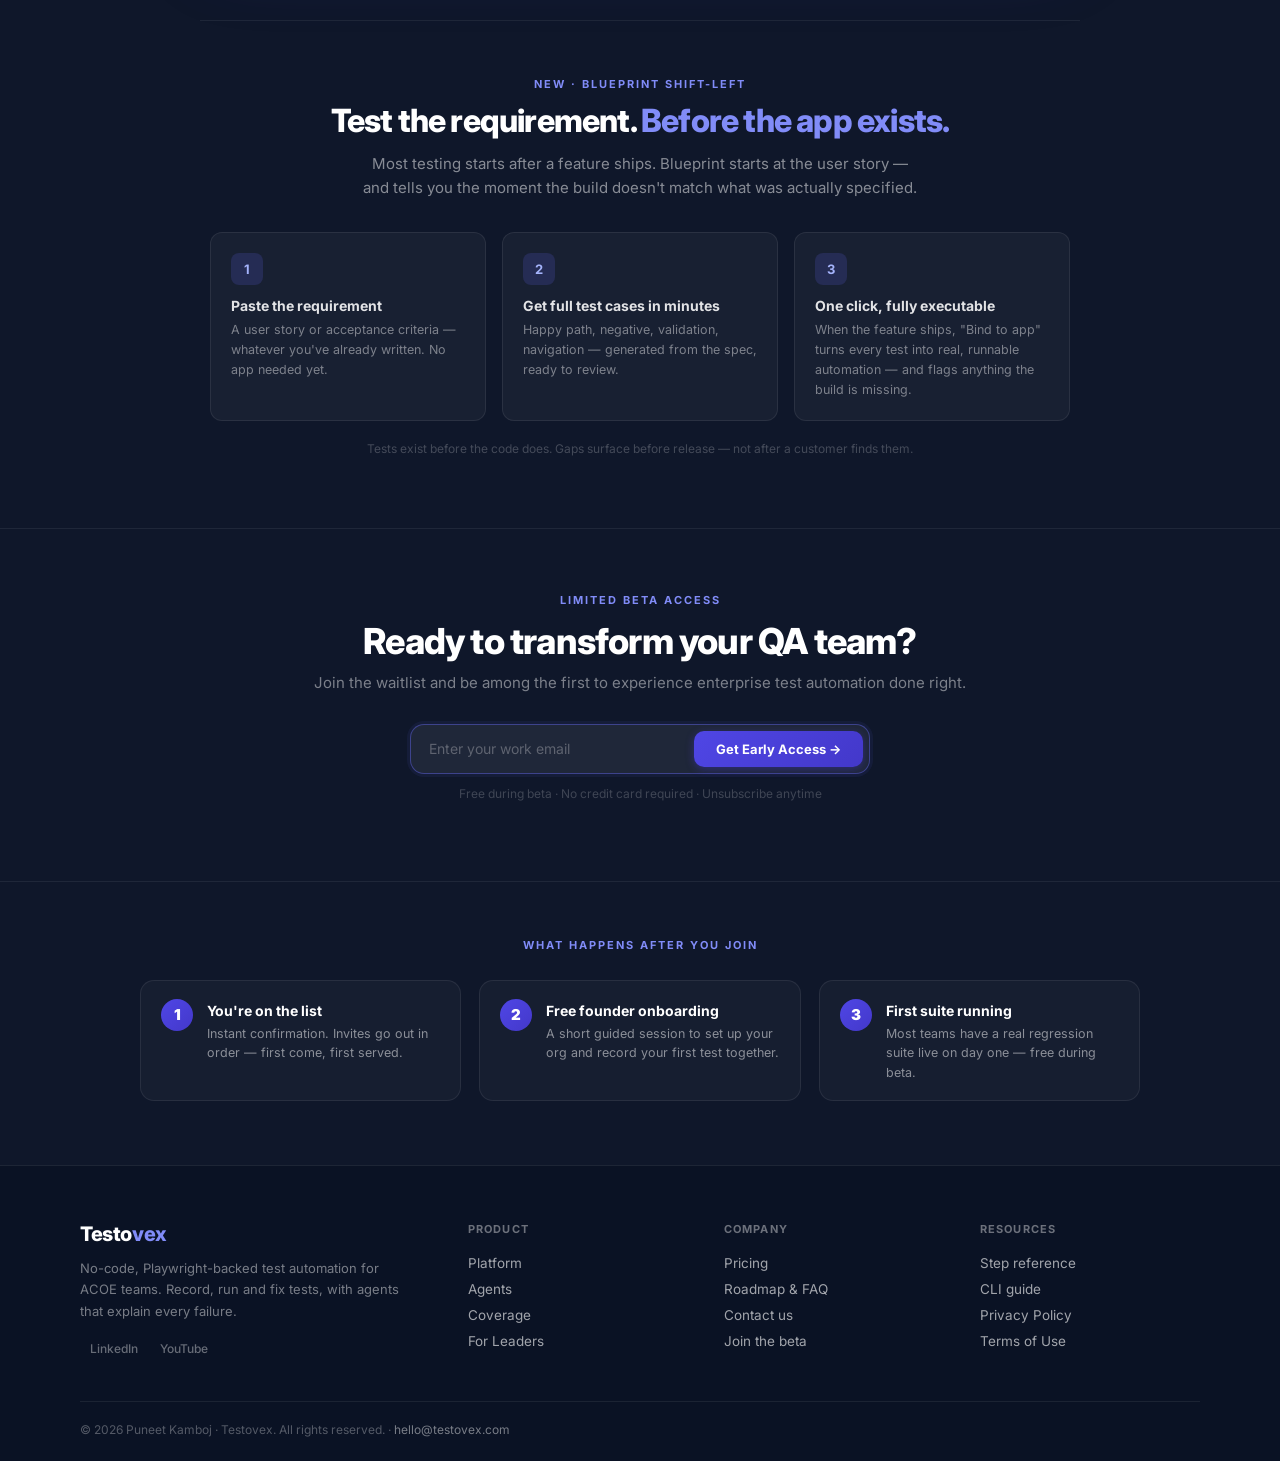
==== commit b8ed344d: "Update website" ====
--- a/index.html
+++ b/index.html
@@ -31,7 +31,7 @@
   <link rel="preconnect" href="https://fonts.googleapis.com" />
   <link rel="preconnect" href="https://fonts.gstatic.com" crossorigin />
   <link href="https://fonts.googleapis.com/css2?family=Inter:wght@400;500;600;700;800;900&family=JetBrains+Mono:wght@400;500&display=swap" rel="stylesheet" />
-  <link rel="stylesheet" href="assets/site.css?v=1ed013cf" />
+  <link rel="stylesheet" href="assets/site.css?v=24e17685" />
 </head>
 <body>
 
@@ -200,6 +200,7 @@
       Automation,<br/>
       <span class="muted">Built for</span> <span class="accent">ACOE Teams</span>
     </h1>
+    <div class="hero-tagline">Author. Run. Fix. Release.</div>
 
     <!-- Social proof -->
     <div class="social-proof">
@@ -213,9 +214,9 @@
     </div>
 
     <p class="sub">
-      <strong>No-code · Playwright-backed · Built for ACOE.</strong><br/>
-      One platform to build, manage and run tests —<br/>without writing a line of code.
-    </p>
+<strong>Agents that draft your tests, explain every failure, prepare the fix and tell you if you're ready to ship. You approve.</strong><br/>
+No-code · Playwright-backed · Built for ACOE teams.
+</p>
 
     <!-- Beta perks -->
     <div class="beta-perks">
--- a/assets/site.css
+++ b/assets/site.css
@@ -1305,3 +1305,6 @@
 .lp-roadmap .lp-rm-grid{grid-template-columns:repeat(3,1fr)}
 @media (max-width:900px){.lp-roadmap .lp-rm-grid{grid-template-columns:repeat(2,1fr)}}
 @media (max-width:600px){.lp-roadmap .lp-rm-grid{grid-template-columns:1fr}}
+
+/* hero tagline under the main headline */
+.hero-tagline{margin:-2px 0 18px;font-size:clamp(22px,2.4vw,32px);font-weight:800;letter-spacing:-.5px;color:#A5B4FC;background:linear-gradient(90deg,#A5B4FC 0%,#818CF8 45%,#6EE7B7 100%);-webkit-background-clip:text;background-clip:text;-webkit-text-fill-color:transparent}
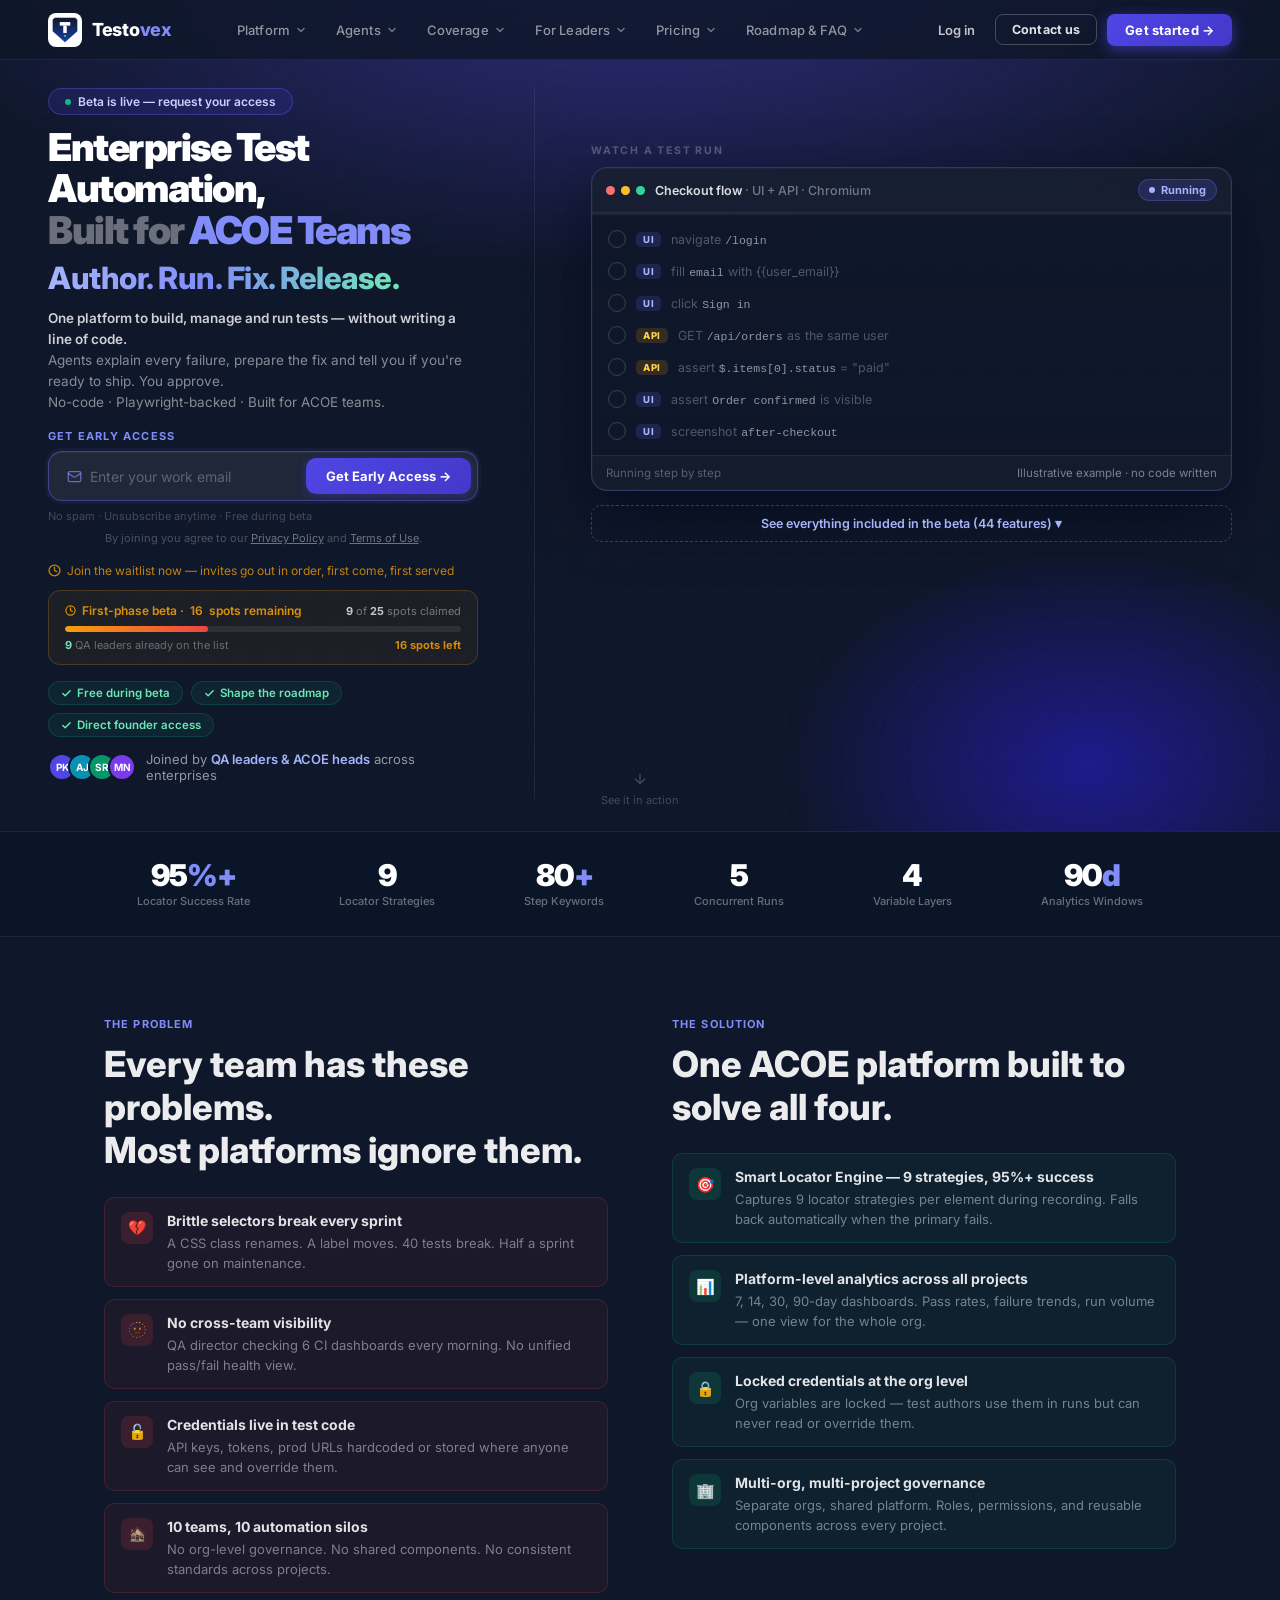
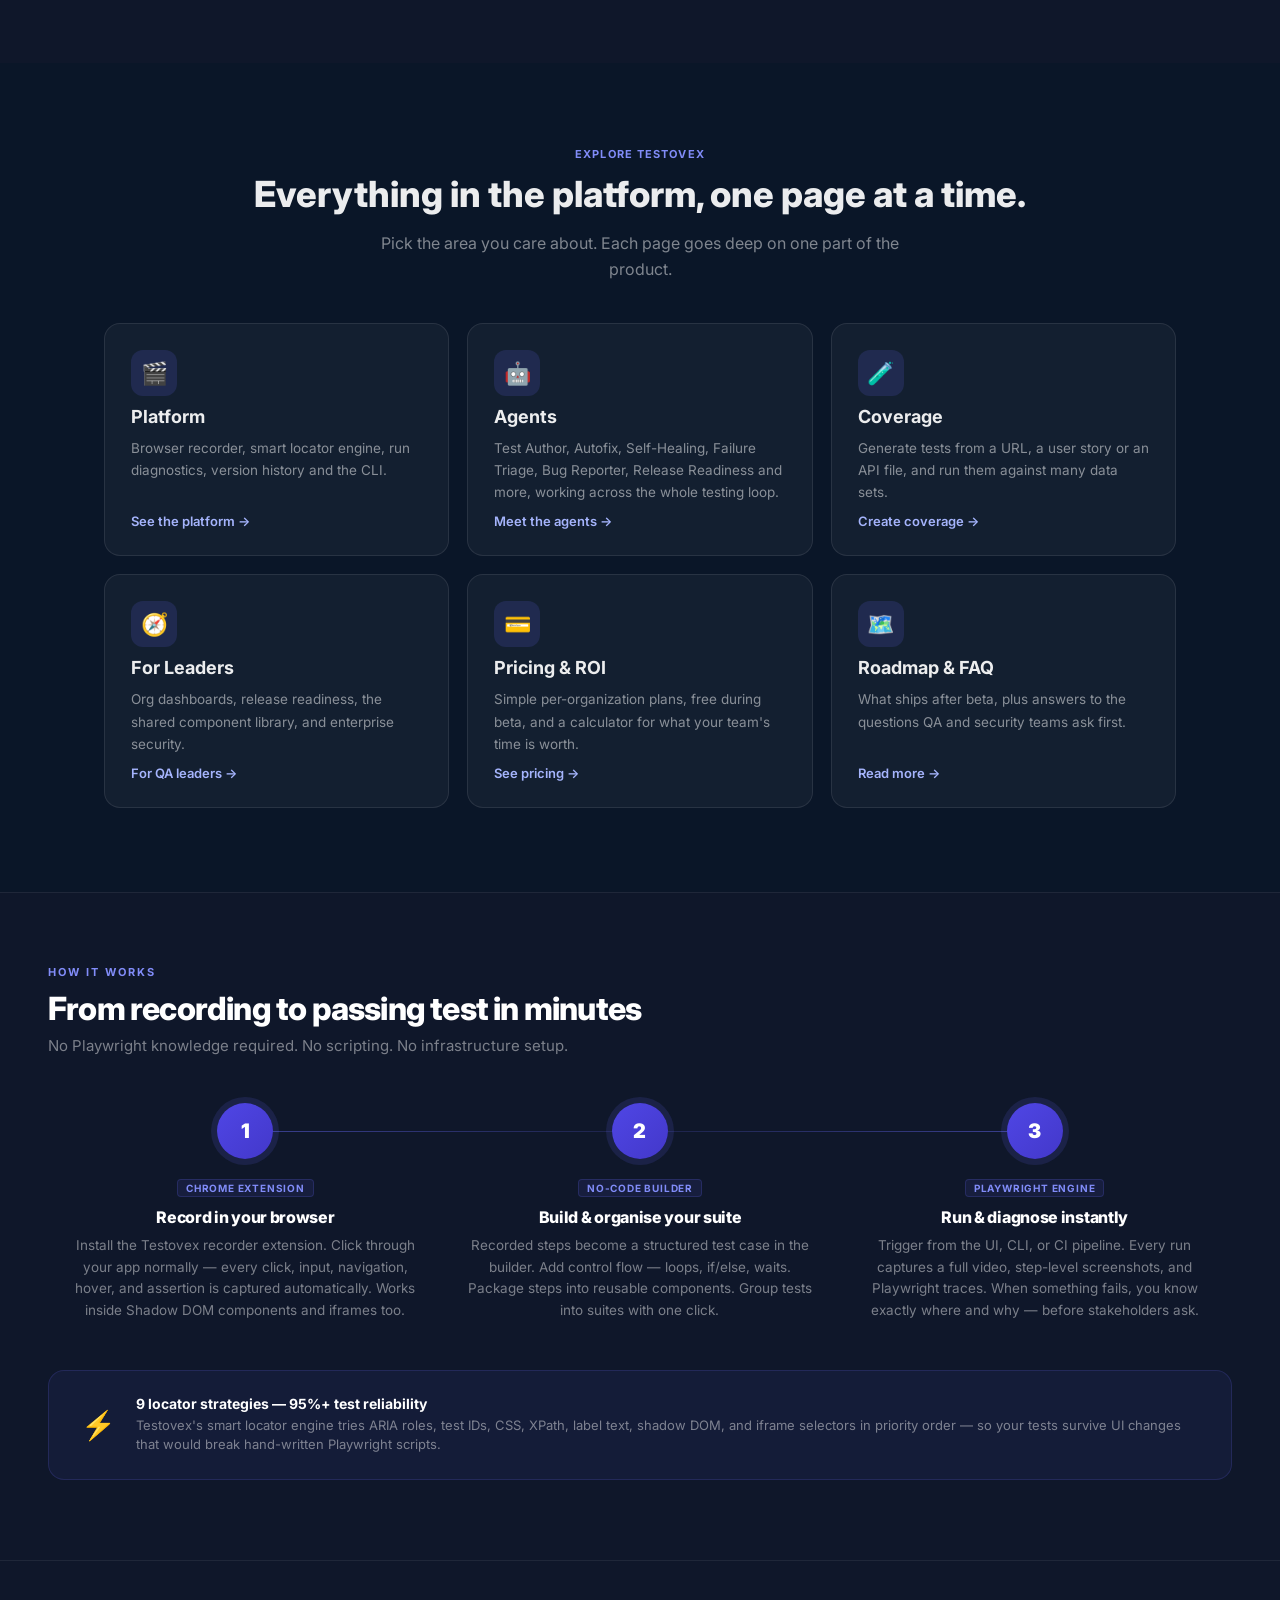
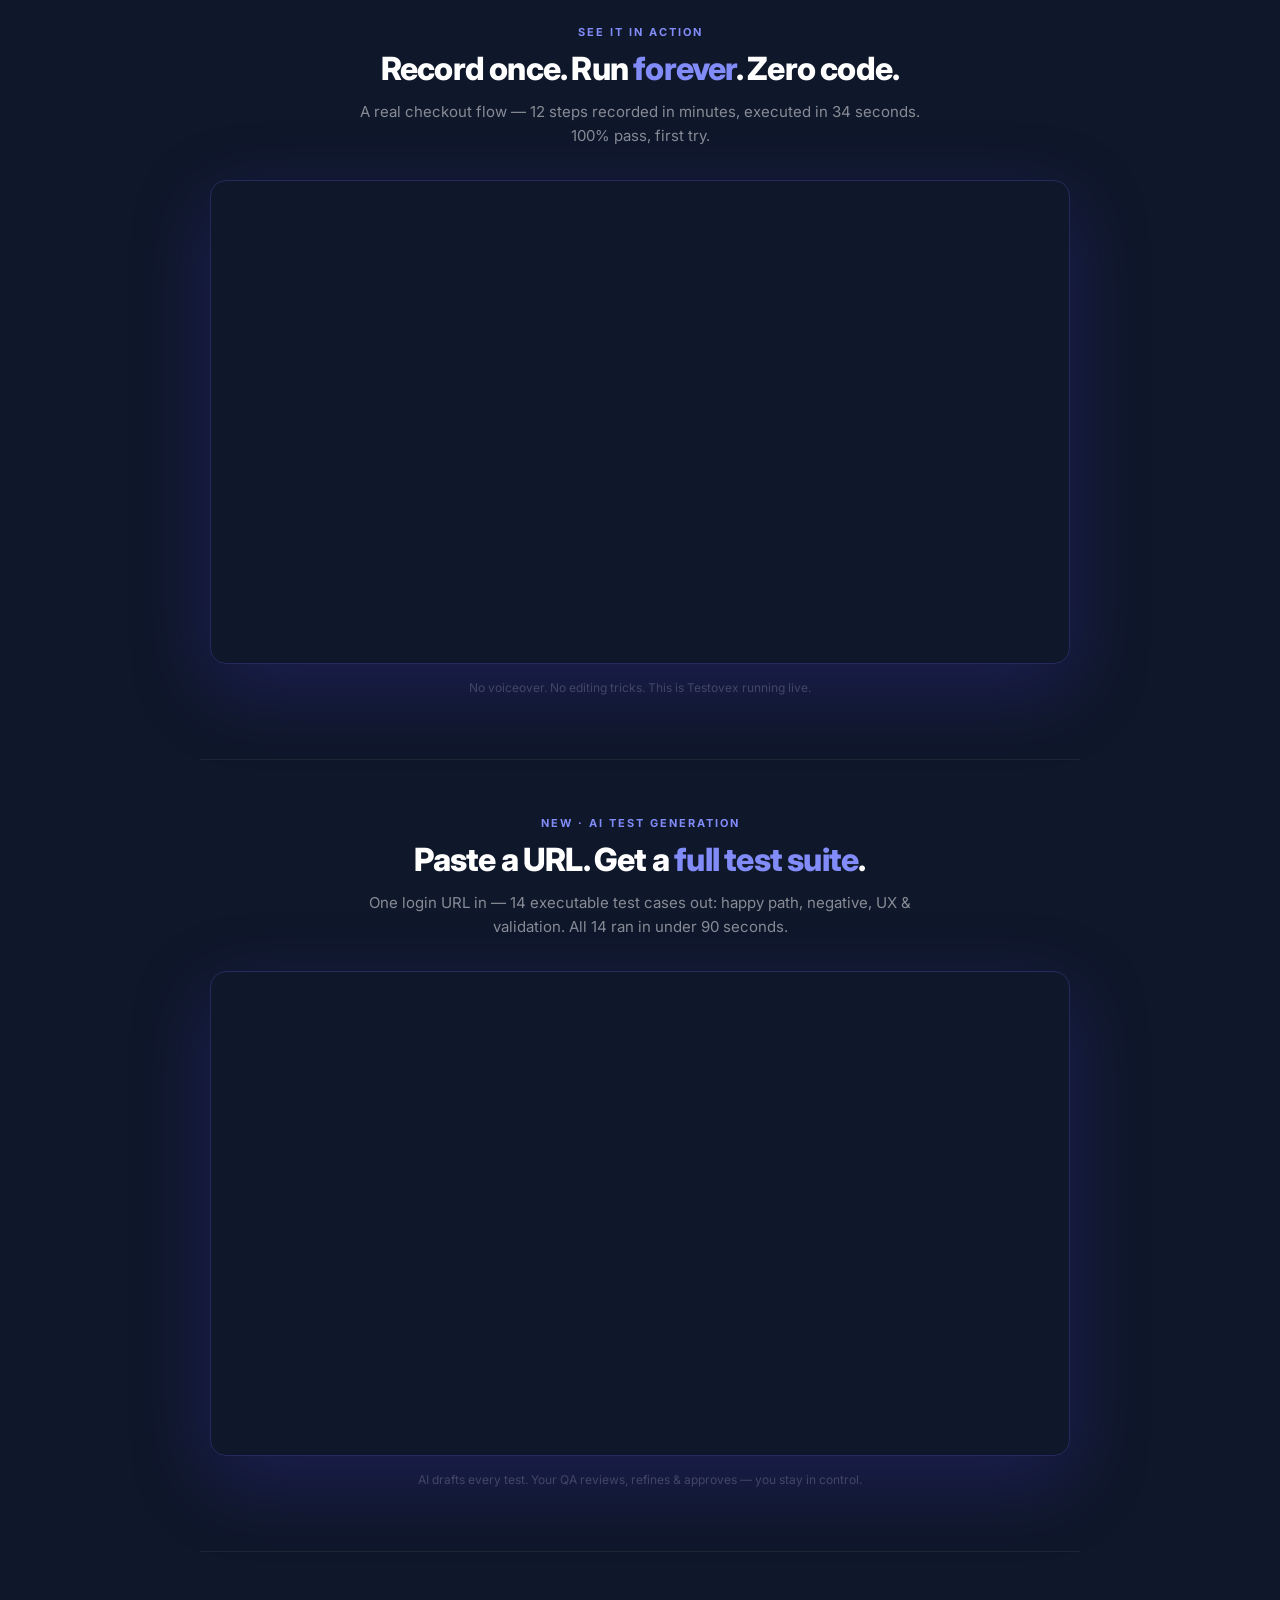
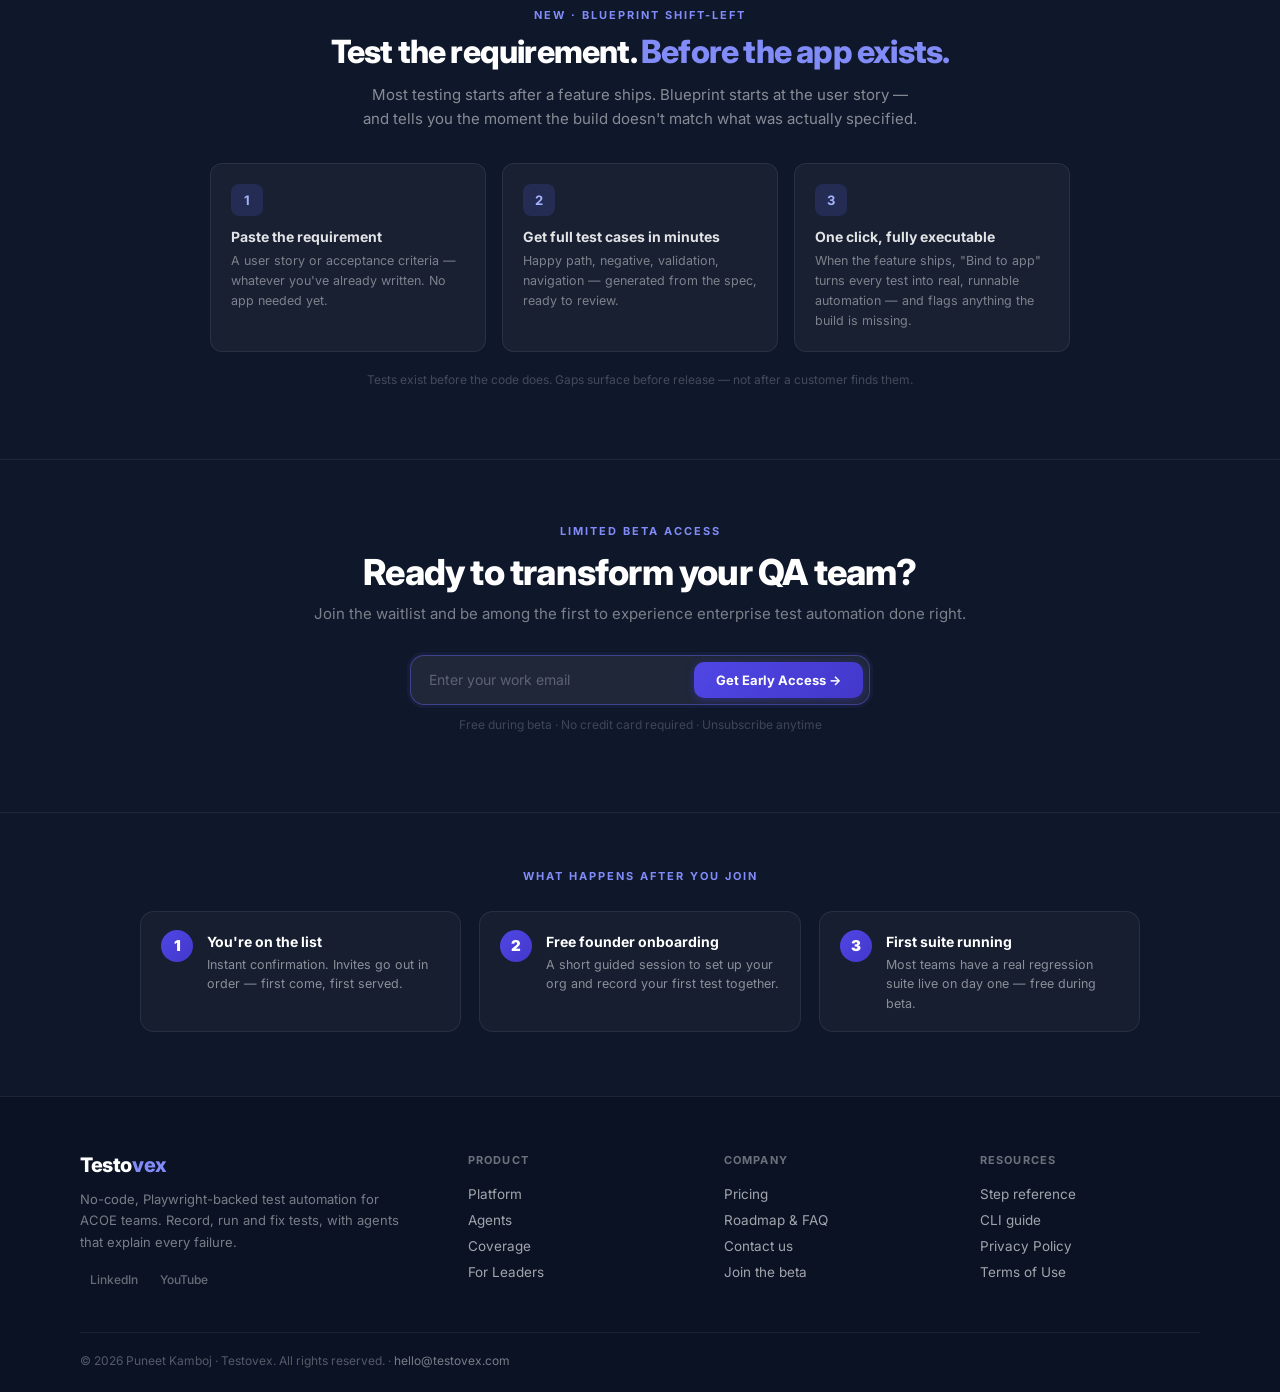
==== commit 0b21e4b4: "Update website" ====
--- a/index.html
+++ b/index.html
@@ -31,7 +31,7 @@
   <link rel="preconnect" href="https://fonts.googleapis.com" />
   <link rel="preconnect" href="https://fonts.gstatic.com" crossorigin />
   <link href="https://fonts.googleapis.com/css2?family=Inter:wght@400;500;600;700;800;900&family=JetBrains+Mono:wght@400;500&display=swap" rel="stylesheet" />
-  <link rel="stylesheet" href="assets/site.css?v=24e17685" />
+  <link rel="stylesheet" href="assets/site.css?v=7bf40c40" />
 </head>
 <body>
 
@@ -214,7 +214,8 @@
     </div>
 
     <p class="sub">
-<strong>Agents that draft your tests, explain every failure, prepare the fix and tell you if you're ready to ship. You approve.</strong><br/>
+<strong>One platform to build, manage and run tests — without writing a line of code.</strong><br/>
+Agents explain every failure, prepare the fix and tell you if you're ready to ship. You approve.<br/>
 No-code · Playwright-backed · Built for ACOE teams.
 </p>
 
--- a/assets/site.css
+++ b/assets/site.css
@@ -1308,3 +1308,36 @@
 
 /* hero tagline under the main headline */
 .hero-tagline{margin:-2px 0 18px;font-size:clamp(22px,2.4vw,32px);font-weight:800;letter-spacing:-.5px;color:#A5B4FC;background:linear-gradient(90deg,#A5B4FC 0%,#818CF8 45%,#6EE7B7 100%);-webkit-background-clip:text;background-clip:text;-webkit-text-fill-color:transparent}
+
+/* hero: sign-up form must be visible on first view */
+.hero-left > .status{order:0}
+.hero-left > h1{order:1}
+.hero-left > .hero-tagline{order:2}
+.hero-left > .sub{order:3}
+.hero-left > .form-wrap{order:4}
+.hero-left > .urgency{order:5}
+.hero-left > .spot-counter{order:6}
+.hero-left > .success-msg{order:7}
+.hero-left > .beta-perks{order:8}
+.hero-left > .social-proof{order:9}
+@media (min-width: 861px){
+  .hero{align-items:flex-start;padding-top:28px;padding-bottom:32px;min-height:0}
+  .hero-right{padding-top:56px}
+  .hero-left .status{margin-bottom:12px}
+  .hero-left h1{font-size:clamp(28px,3vw,40px);margin-bottom:8px}
+  .hero-tagline{margin:0 0 12px}
+  .hero-left .sub{font-size:13.5px;line-height:1.55;margin-bottom:16px}
+  .hero-left .form-label{margin-bottom:8px}
+  .hero-left .beta-perks{margin:16px 0 14px}
+  .hero-left .urgency{margin-top:10px}
+}
+@media (max-width: 860px){
+  .hero-left > .form-wrap{order:3}
+  .hero-left > .urgency{order:4}
+  .hero-left > .spot-counter{order:5}
+  .hero-left > .success-msg{order:6}
+  .hero-left > .sub{order:7}
+  .hero-left > .beta-perks{order:8}
+  .hero-left > .social-proof{order:9}
+  .hero-left > .sub{margin-top:18px}
+}
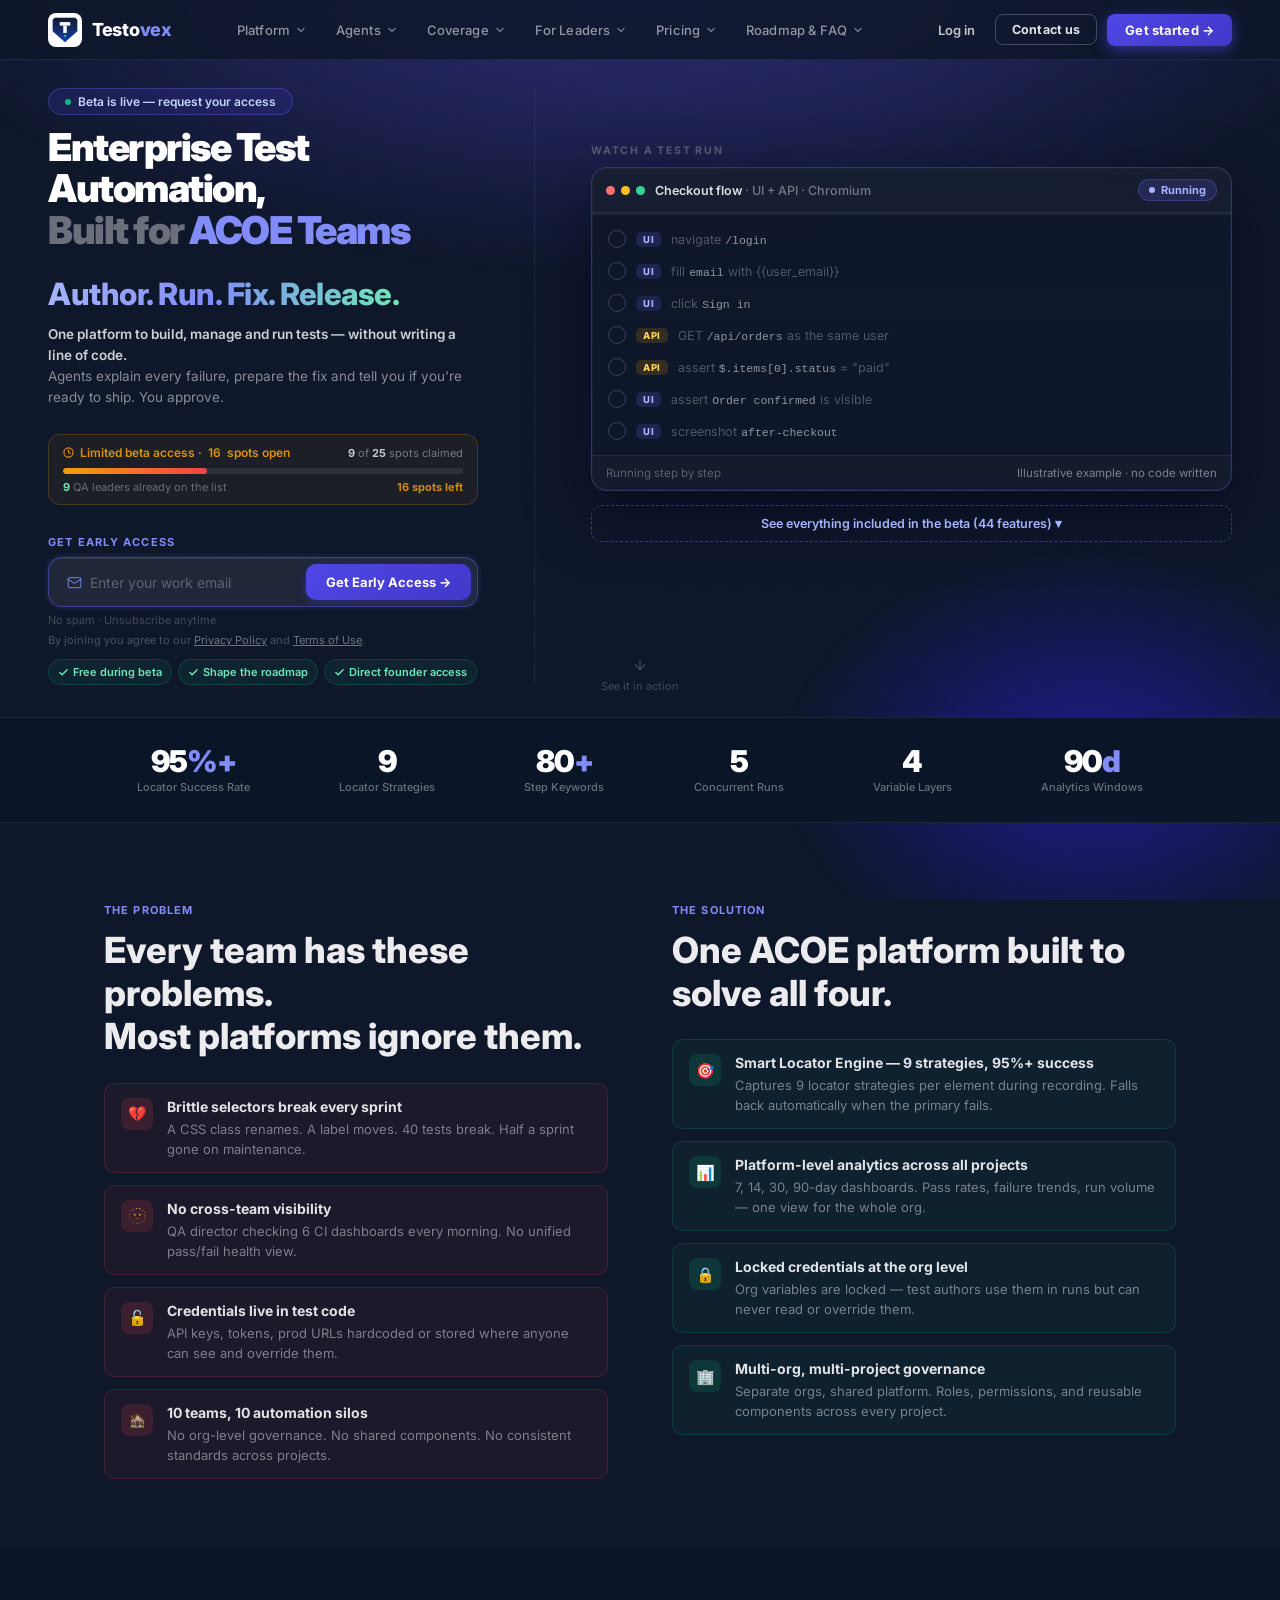
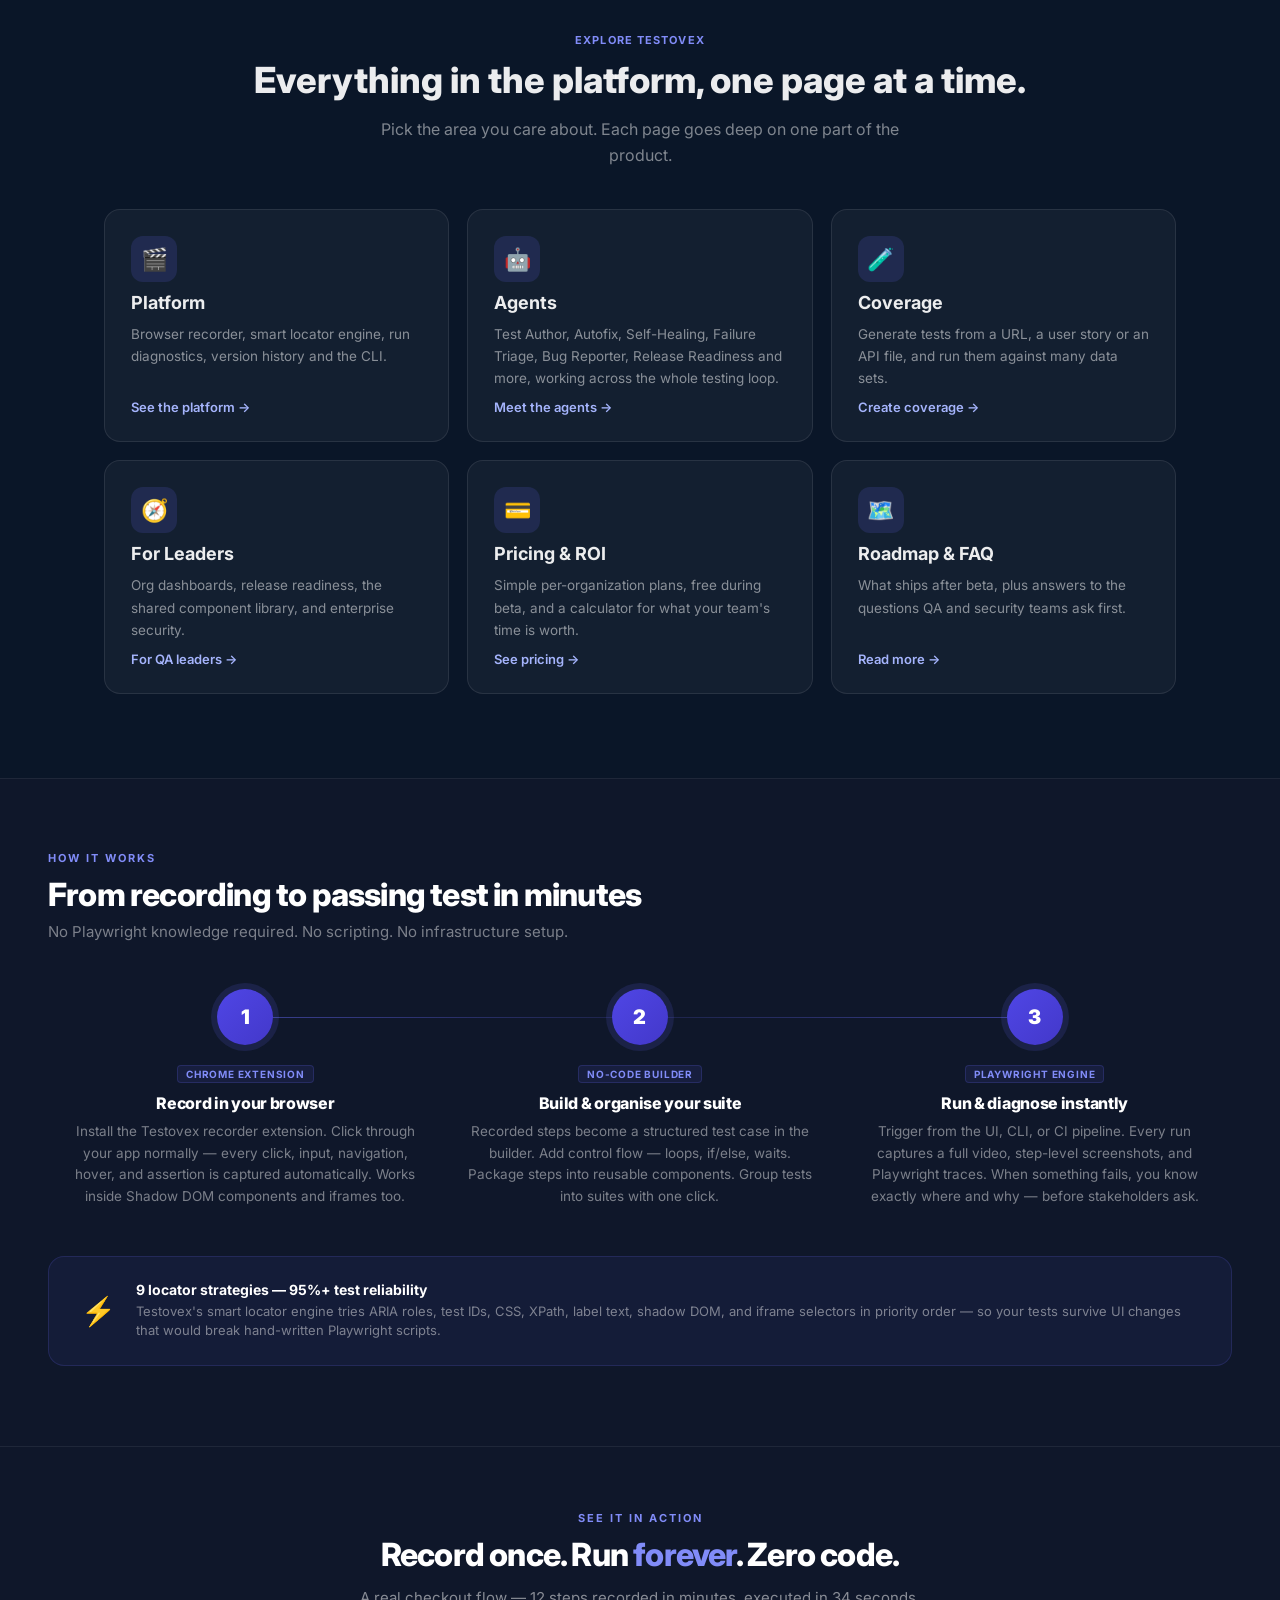
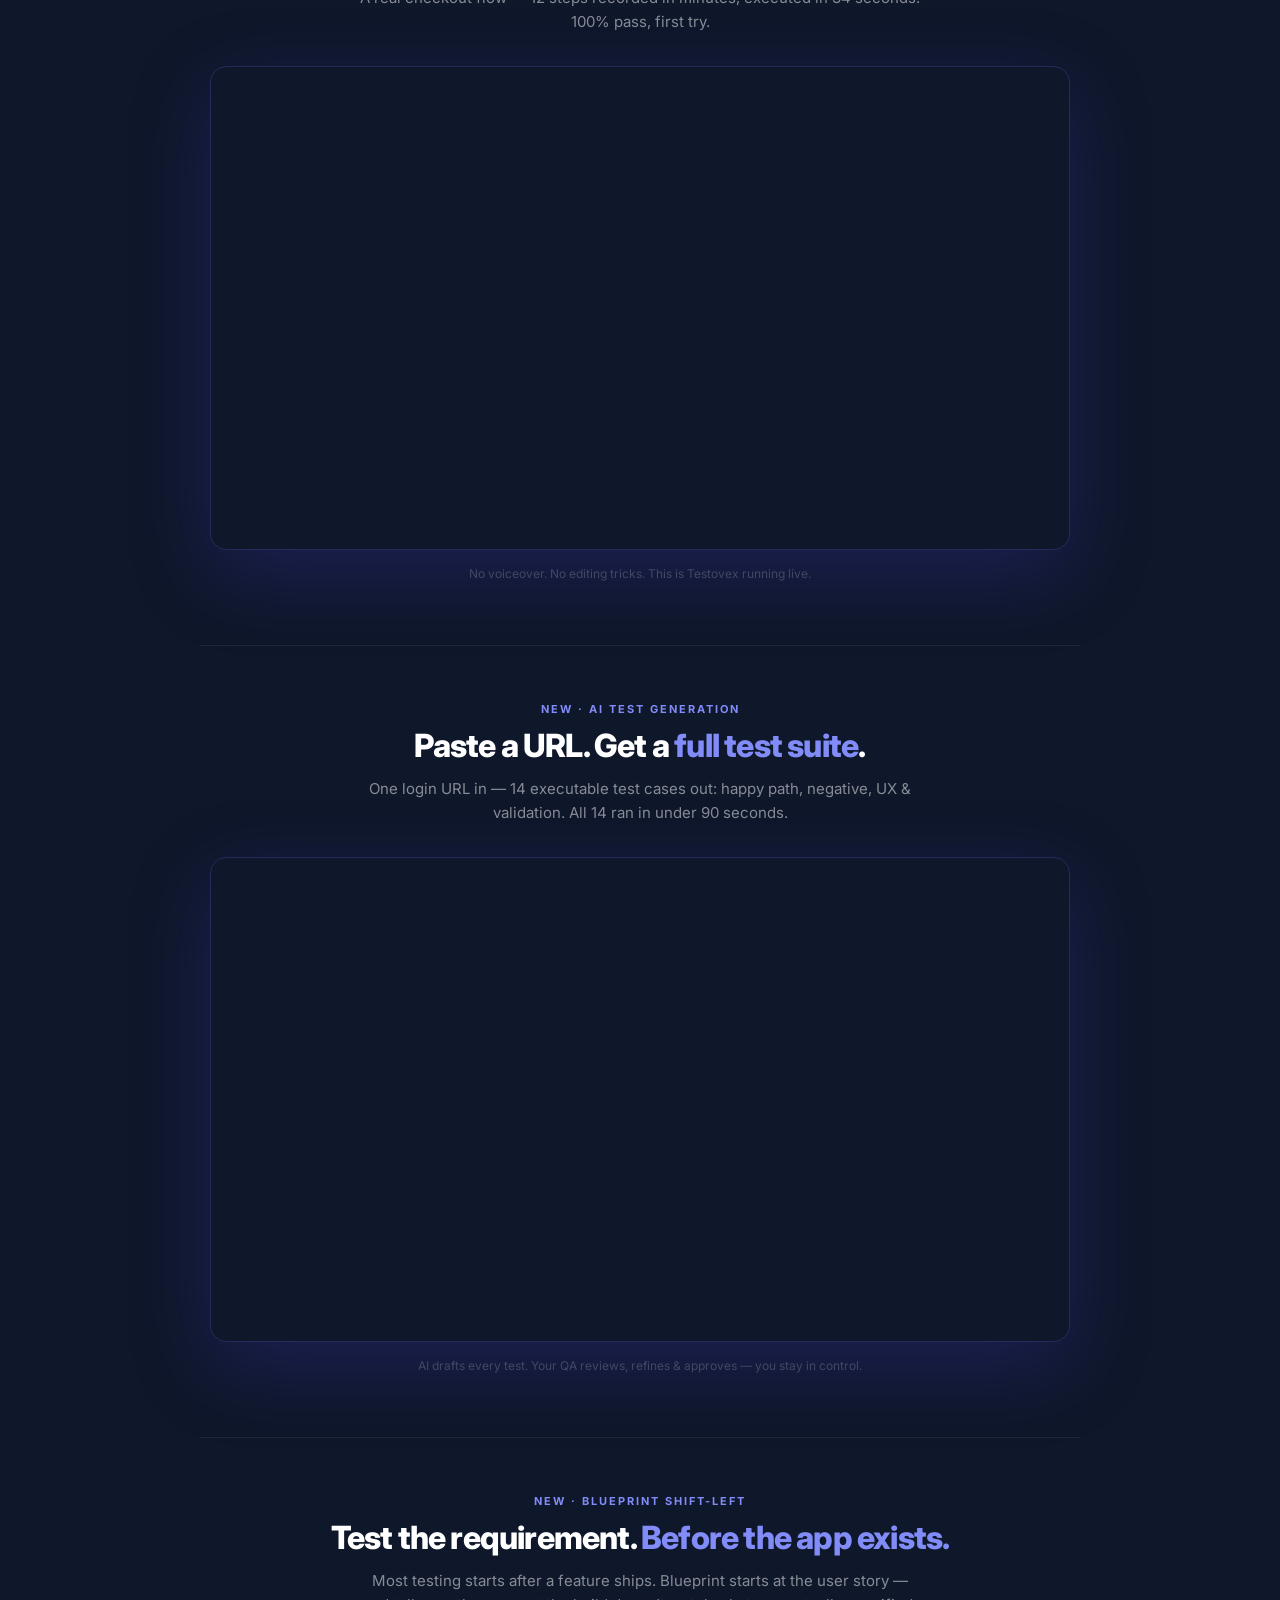
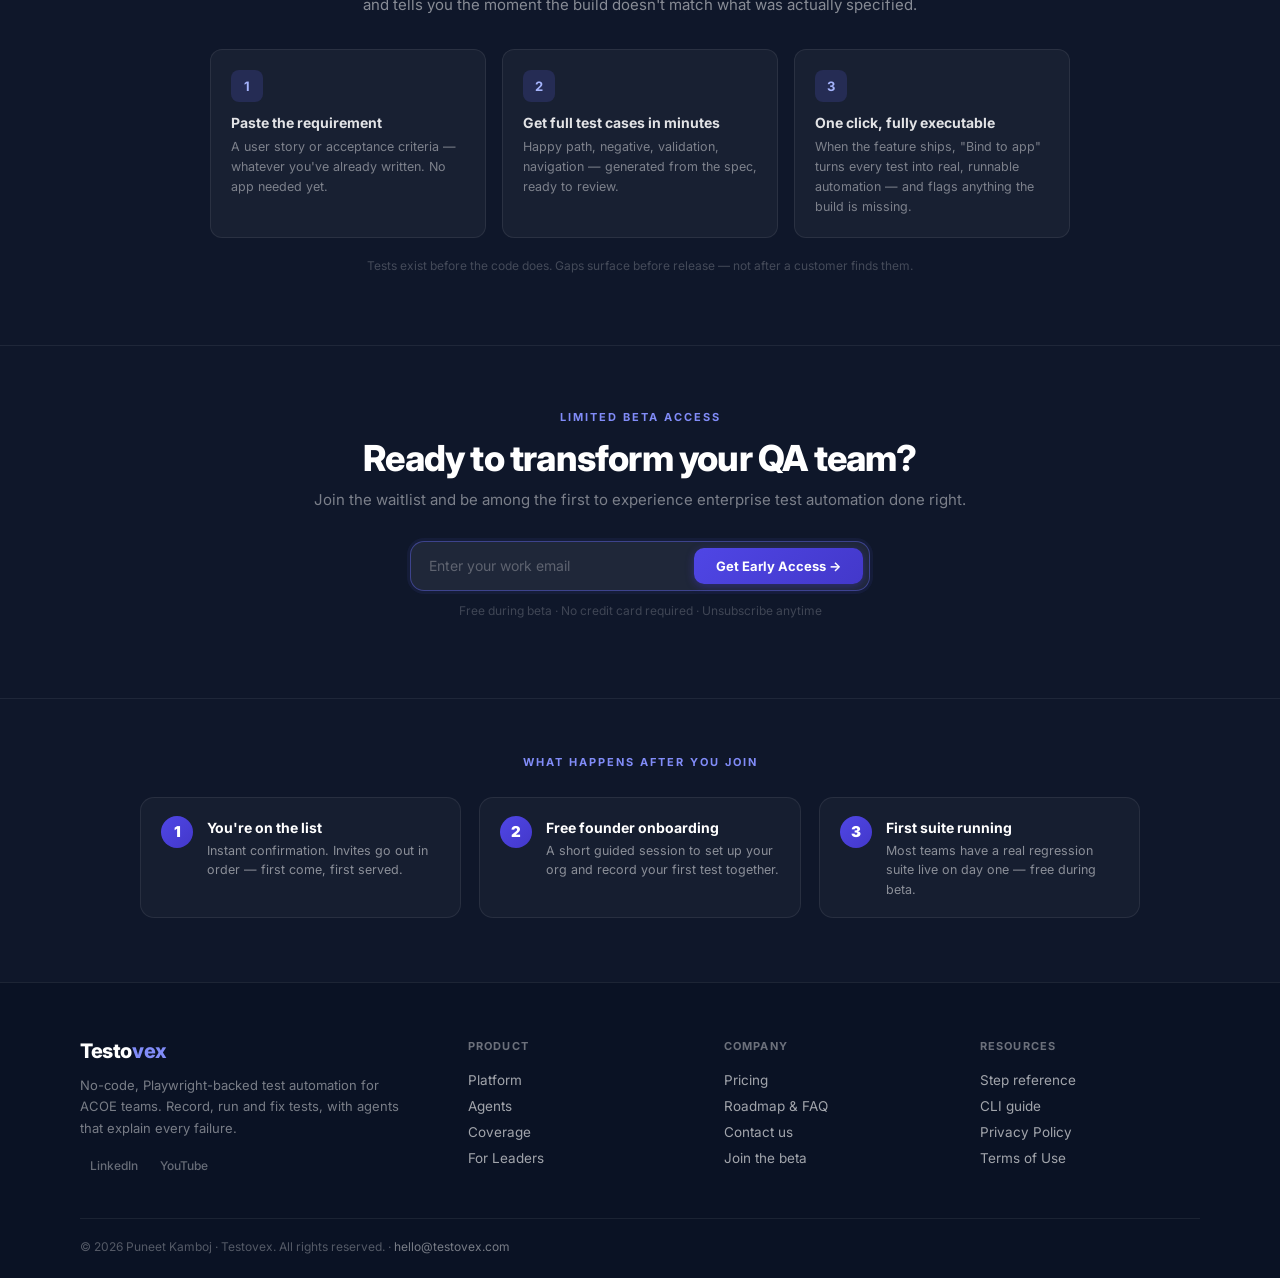
==== commit 1c973a50: "Update website" ====
--- a/index.html
+++ b/index.html
@@ -31,7 +31,7 @@
   <link rel="preconnect" href="https://fonts.googleapis.com" />
   <link rel="preconnect" href="https://fonts.gstatic.com" crossorigin />
   <link href="https://fonts.googleapis.com/css2?family=Inter:wght@400;500;600;700;800;900&family=JetBrains+Mono:wght@400;500&display=swap" rel="stylesheet" />
-  <link rel="stylesheet" href="assets/site.css?v=7bf40c40" />
+  <link rel="stylesheet" href="assets/site.css?v=61c548e0" />
 </head>
 <body>
 
@@ -202,21 +202,9 @@
     </h1>
     <div class="hero-tagline">Author. Run. Fix. Release.</div>
 
-    <!-- Social proof -->
-    <div class="social-proof">
-      <div class="sp-avatars">
-        <div class="sp-avatar" style="background:#4F46E5">PK</div>
-        <div class="sp-avatar" style="background:#0891B2">AJ</div>
-        <div class="sp-avatar" style="background:#059669">SR</div>
-        <div class="sp-avatar" style="background:#7C3AED">MN</div>
-      </div>
-      <span class="sp-text">Joined by <strong>QA leaders & ACOE heads</strong> across enterprises</span>
-    </div>
-
     <p class="sub">
 <strong>One platform to build, manage and run tests — without writing a line of code.</strong><br/>
-Agents explain every failure, prepare the fix and tell you if you're ready to ship. You approve.<br/>
-No-code · Playwright-backed · Built for ACOE teams.
+Agents explain every failure, prepare the fix and tell you if you're ready to ship. You approve.
 </p>
 
     <!-- Beta perks -->
@@ -244,23 +232,20 @@
         <input type="email" id="emailInput" placeholder="Enter your work email" required autocomplete="email" />
         <button type="submit">Get Early Access →</button>
       </form>
-      <p class="form-note">No spam · Unsubscribe anytime · Free during beta</p>
+      <p class="form-note">No spam · Unsubscribe anytime</p>
       <p style="font-size:11px;color:rgba(255,255,255,0.25);margin-top:8px;text-align:center;">
         By joining you agree to our <a href="/privacy-policy" style="color:rgba(255,255,255,0.4);text-decoration:underline;">Privacy Policy</a> and <a href="/terms-of-use" style="color:rgba(255,255,255,0.4);text-decoration:underline;">Terms of Use</a>.
       </p>
     </div>
 
-    <div class="urgency">
-      <svg width="13" height="13" viewBox="0 0 24 24" fill="none" stroke="currentColor" stroke-width="2.5" stroke-linecap="round" stroke-linejoin="round"><circle cx="12" cy="12" r="10"/><polyline points="12 6 12 12 16 14"/></svg>
-      Join the waitlist now — invites go out in order, first come, first served
-    </div>
+    
 
     <!-- Waitlist spot counter — count is pulled live from GET /api/waitlist/count -->
     <div class="spot-counter" id="spotCounter">
       <div class="spot-counter-top">
         <div class="spot-counter-label">
           <svg width="11" height="11" viewBox="0 0 24 24" fill="none" stroke="currentColor" stroke-width="2.5" stroke-linecap="round" stroke-linejoin="round"><circle cx="12" cy="12" r="10"/><polyline points="12 6 12 12 16 14"/></svg>
-          First-phase beta · <span id="spotsRemainingLabel"></span> spots remaining
+          Limited beta access · <span id="spotsRemainingLabel"></span> spots open
         </div>
         <div class="spot-counter-nums"><strong id="joinedCount"></strong> of <strong id="totalCount"></strong> spots claimed</div>
       </div>
@@ -637,6 +622,6 @@
   <div class="sf-bottom">© 2026 Puneet Kamboj · Testovex. All rights reserved. · <a href="mailto:hello@testovex.com">hello@testovex.com</a></div>
 </footer>
 
-<script src="assets/site.js?v=9c671626" defer></script>
+<script src="assets/site.js?v=9fe1d19e" defer></script>
 </body>
 </html>
--- a/assets/site.css
+++ b/assets/site.css
@@ -1309,35 +1309,55 @@
 /* hero tagline under the main headline */
 .hero-tagline{margin:-2px 0 18px;font-size:clamp(22px,2.4vw,32px);font-weight:800;letter-spacing:-.5px;color:#A5B4FC;background:linear-gradient(90deg,#A5B4FC 0%,#818CF8 45%,#6EE7B7 100%);-webkit-background-clip:text;background-clip:text;-webkit-text-fill-color:transparent}
 
-/* hero: sign-up form must be visible on first view */
+/* hero order. Wide screens: description, spot counter, sign-up form.
+   Phones: spot counter, sign-up form, then the description (keeps the form on the first screen). */
 .hero-left > .status{order:0}
 .hero-left > h1{order:1}
 .hero-left > .hero-tagline{order:2}
 .hero-left > .sub{order:3}
-.hero-left > .form-wrap{order:4}
-.hero-left > .urgency{order:5}
-.hero-left > .spot-counter{order:6}
-.hero-left > .success-msg{order:7}
-.hero-left > .beta-perks{order:8}
-.hero-left > .social-proof{order:9}
+.hero-left > .spot-counter{order:4;margin-bottom:12px}
+.hero-left > .form-wrap{order:5}
+.hero-left > .success-msg{order:5}
+.hero-left > .beta-perks{order:6}
+.hero-left .spot-counter{padding:10px 14px}
 @media (min-width: 861px){
   .hero{align-items:flex-start;padding-top:28px;padding-bottom:32px;min-height:0}
   .hero-right{padding-top:56px}
   .hero-left .status{margin-bottom:12px}
   .hero-left h1{font-size:clamp(28px,3vw,40px);margin-bottom:8px}
   .hero-tagline{margin:0 0 12px}
-  .hero-left .sub{font-size:13.5px;line-height:1.55;margin-bottom:16px}
+  .hero-left .sub{font-size:13.5px;line-height:1.55;margin-bottom:14px}
   .hero-left .form-label{margin-bottom:8px}
-  .hero-left .beta-perks{margin:16px 0 14px}
-  .hero-left .urgency{margin-top:10px}
+  .hero-left .beta-perks{margin:4px 0 0}
 }
 @media (max-width: 860px){
-  .hero-left > .form-wrap{order:3}
-  .hero-left > .urgency{order:4}
-  .hero-left > .spot-counter{order:5}
-  .hero-left > .success-msg{order:6}
-  .hero-left > .sub{order:7}
-  .hero-left > .beta-perks{order:8}
-  .hero-left > .social-proof{order:9}
-  .hero-left > .sub{margin-top:18px}
+  .hero-left > .spot-counter{order:3}
+  .hero-left > .form-wrap{order:4}
+  .hero-left > .success-msg{order:4}
+  .hero-left > .sub{order:5;margin-top:18px}
 }
+
+/* hero: perks stay on one line; a little air above the tagline */
+.hero-left .hero-tagline{margin-top:16px}
+.hero-left .beta-perks{flex-wrap:nowrap;gap:6px;justify-content:flex-start;width:100%}
+.hero-left .perk{padding:5px 9px;font-size:11px;white-space:nowrap;gap:4px}
+@media (max-width: 440px){
+  .hero-left .beta-perks{gap:4px;justify-content:center}
+  .hero-left .perk{padding:4px 6px;font-size:9.5px}
+  .hero-left .perk svg{width:9px;height:9px}
+}
+@media (max-width: 380px){
+  .hero-left .beta-perks{flex-wrap:wrap;justify-content:center}
+  .hero-left .perk{font-size:10.5px;padding:4px 8px}
+}
+
+/* hero: both small-print lines share one alignment */
+.hero-left .form-wrap .form-note,
+.hero-left .form-wrap > p{text-align:left !important;margin:6px 0 0 !important}
+@media (max-width: 860px){
+  .hero-left .form-wrap .form-note,
+  .hero-left .form-wrap > p{text-align:center !important}
+}
+
+/* hero: a line of space above "Get early access" */
+.hero-left .form-wrap{margin-top:18px}
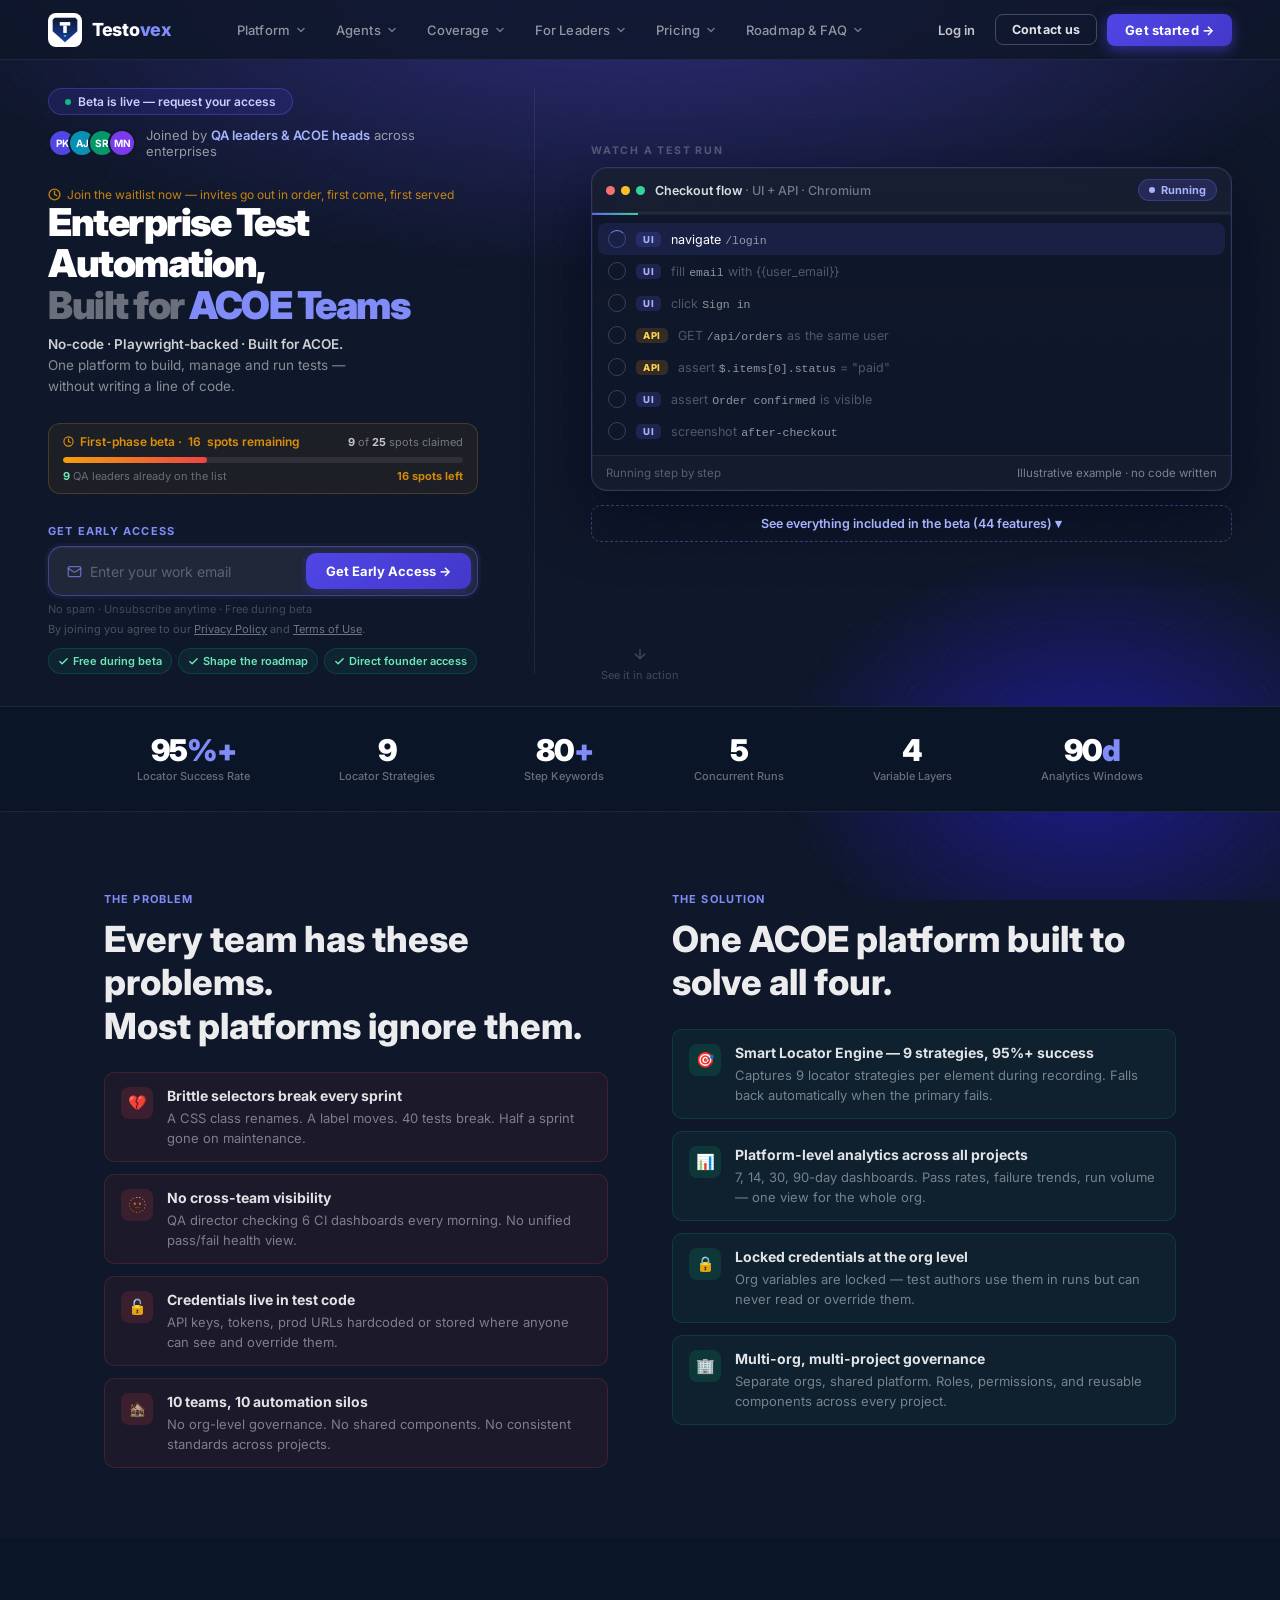
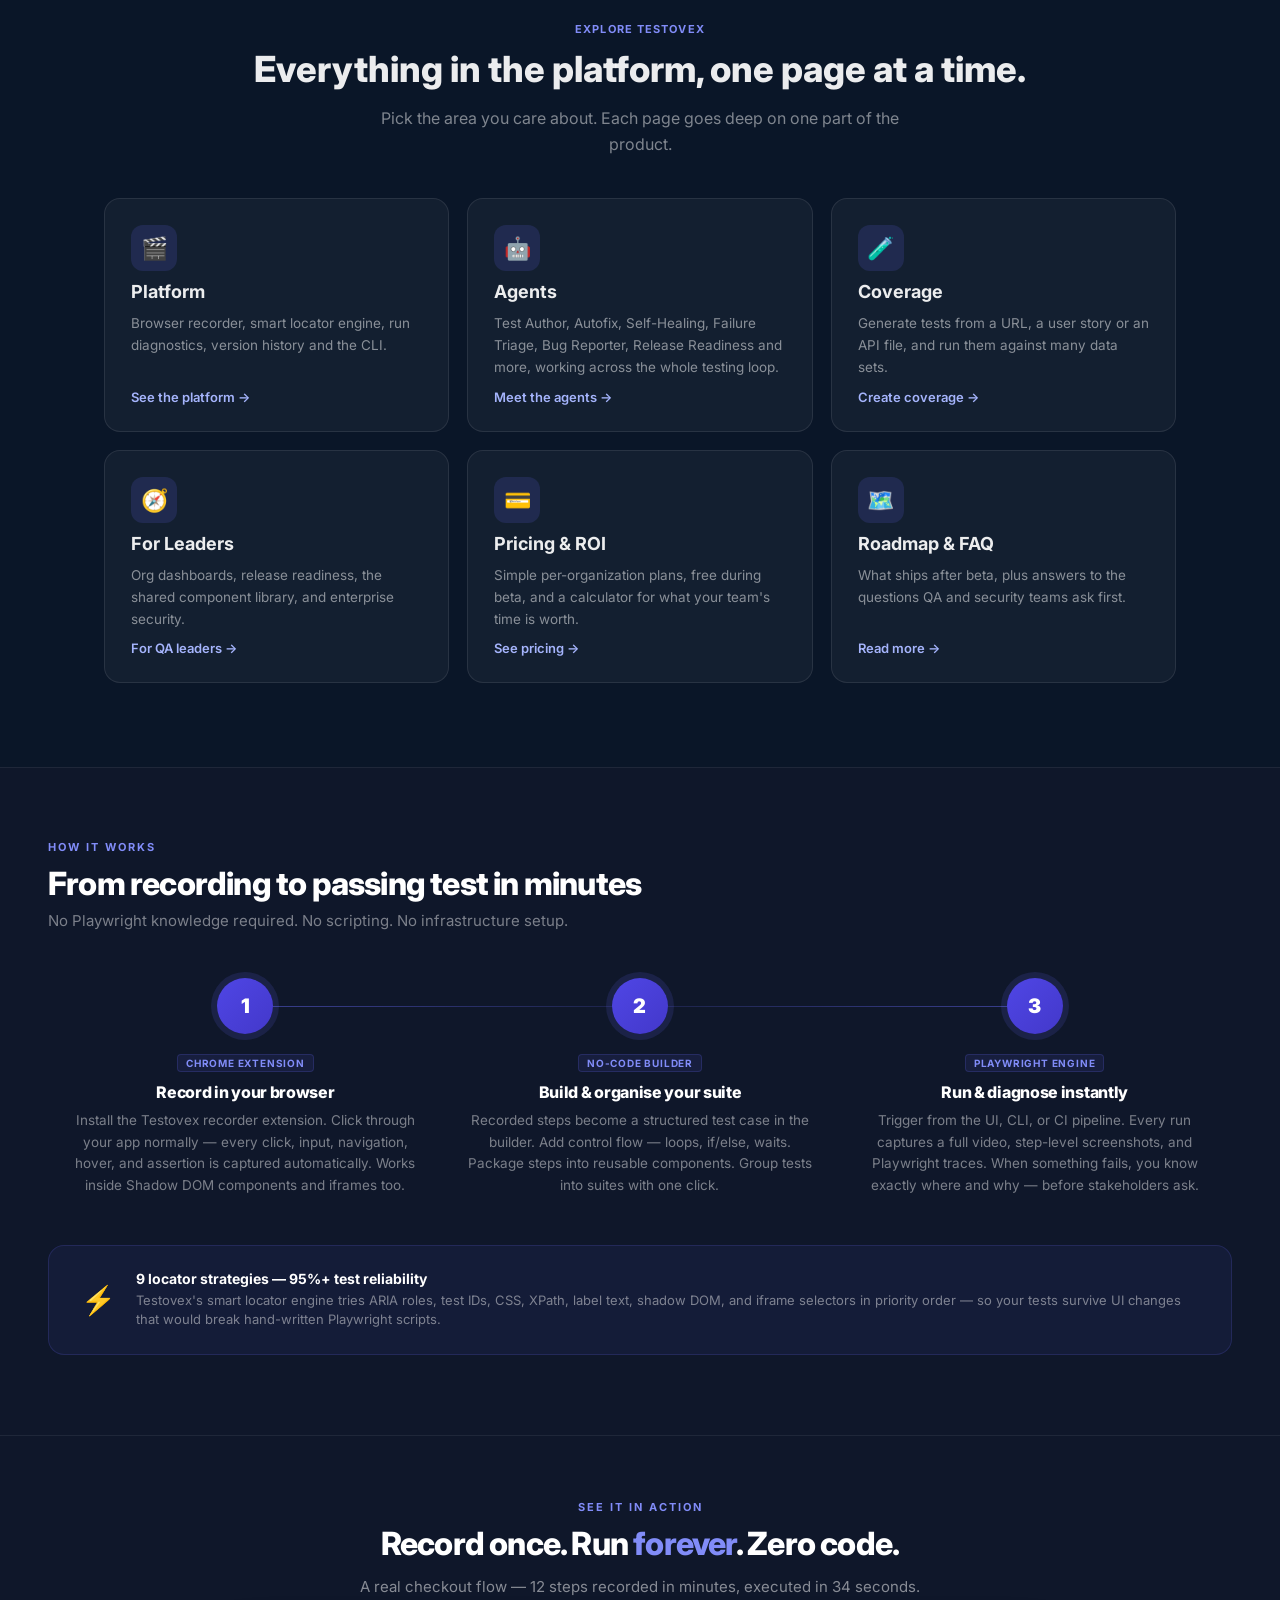
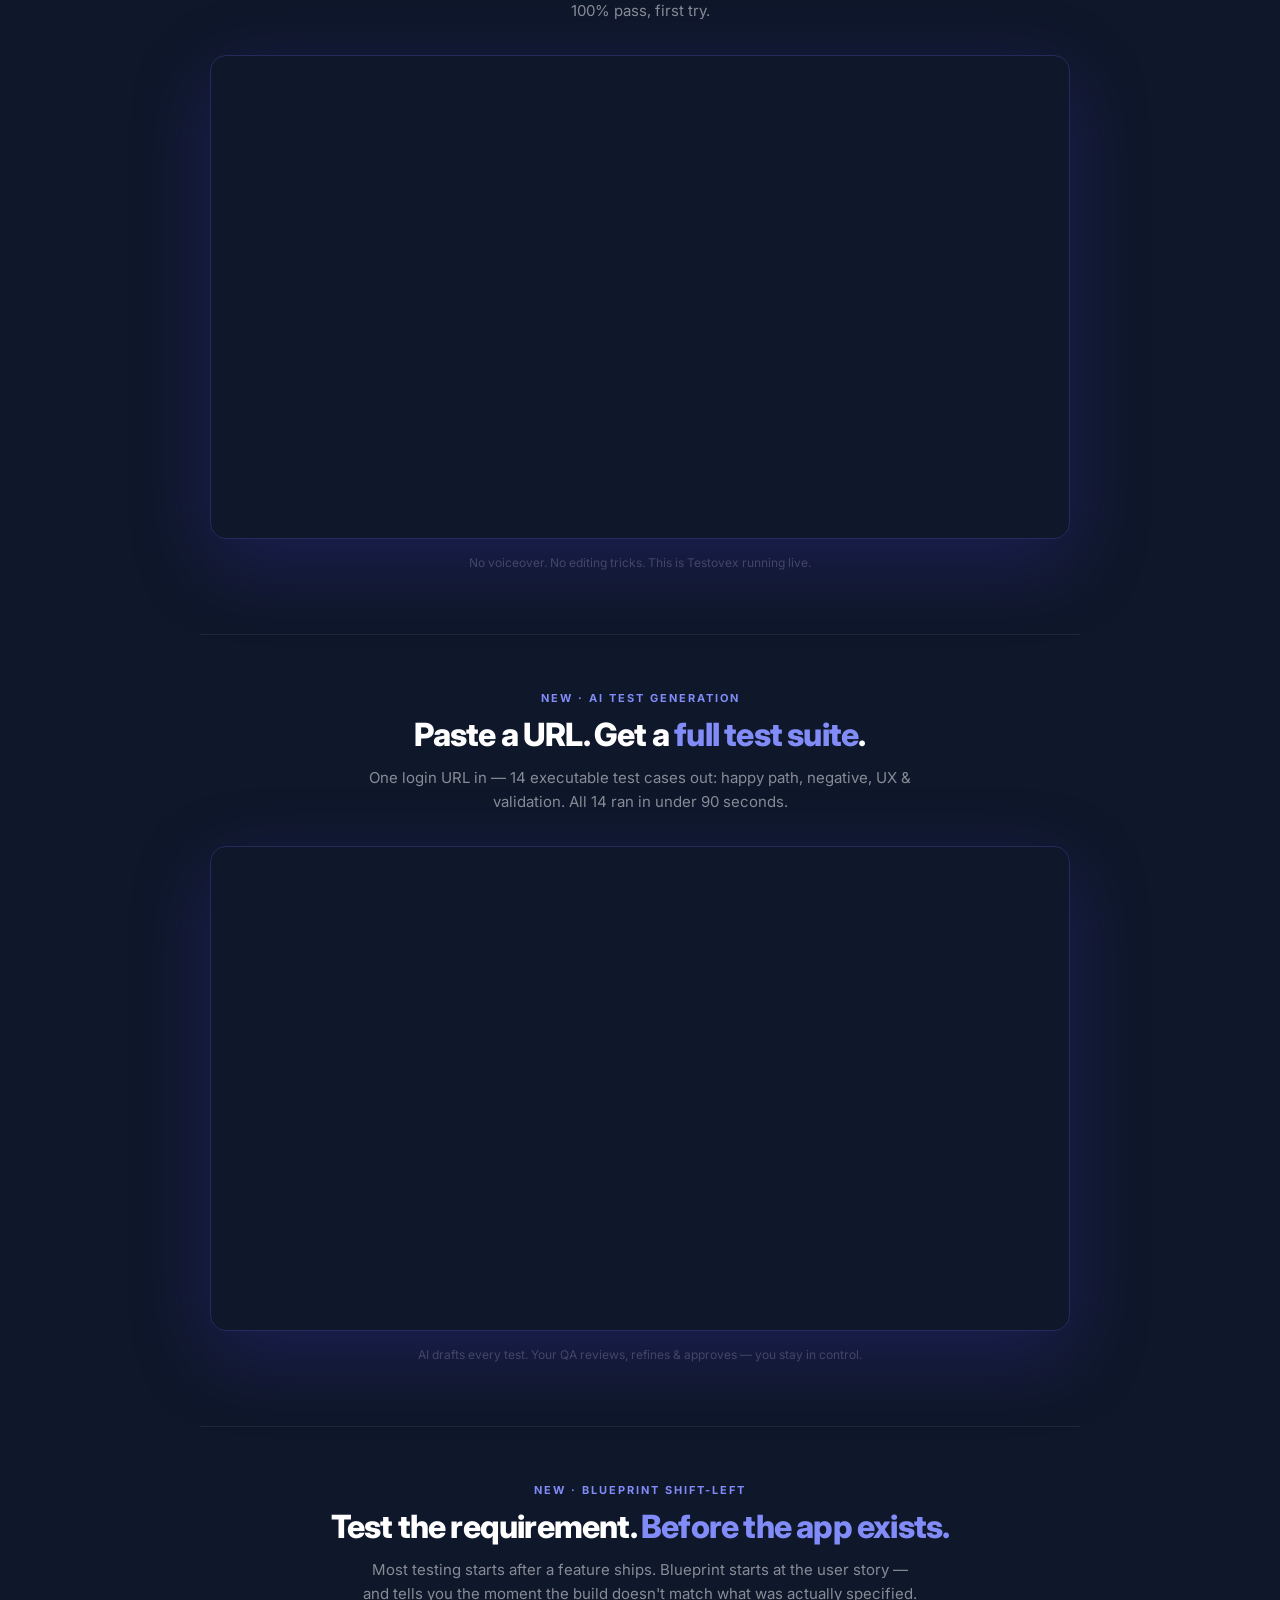
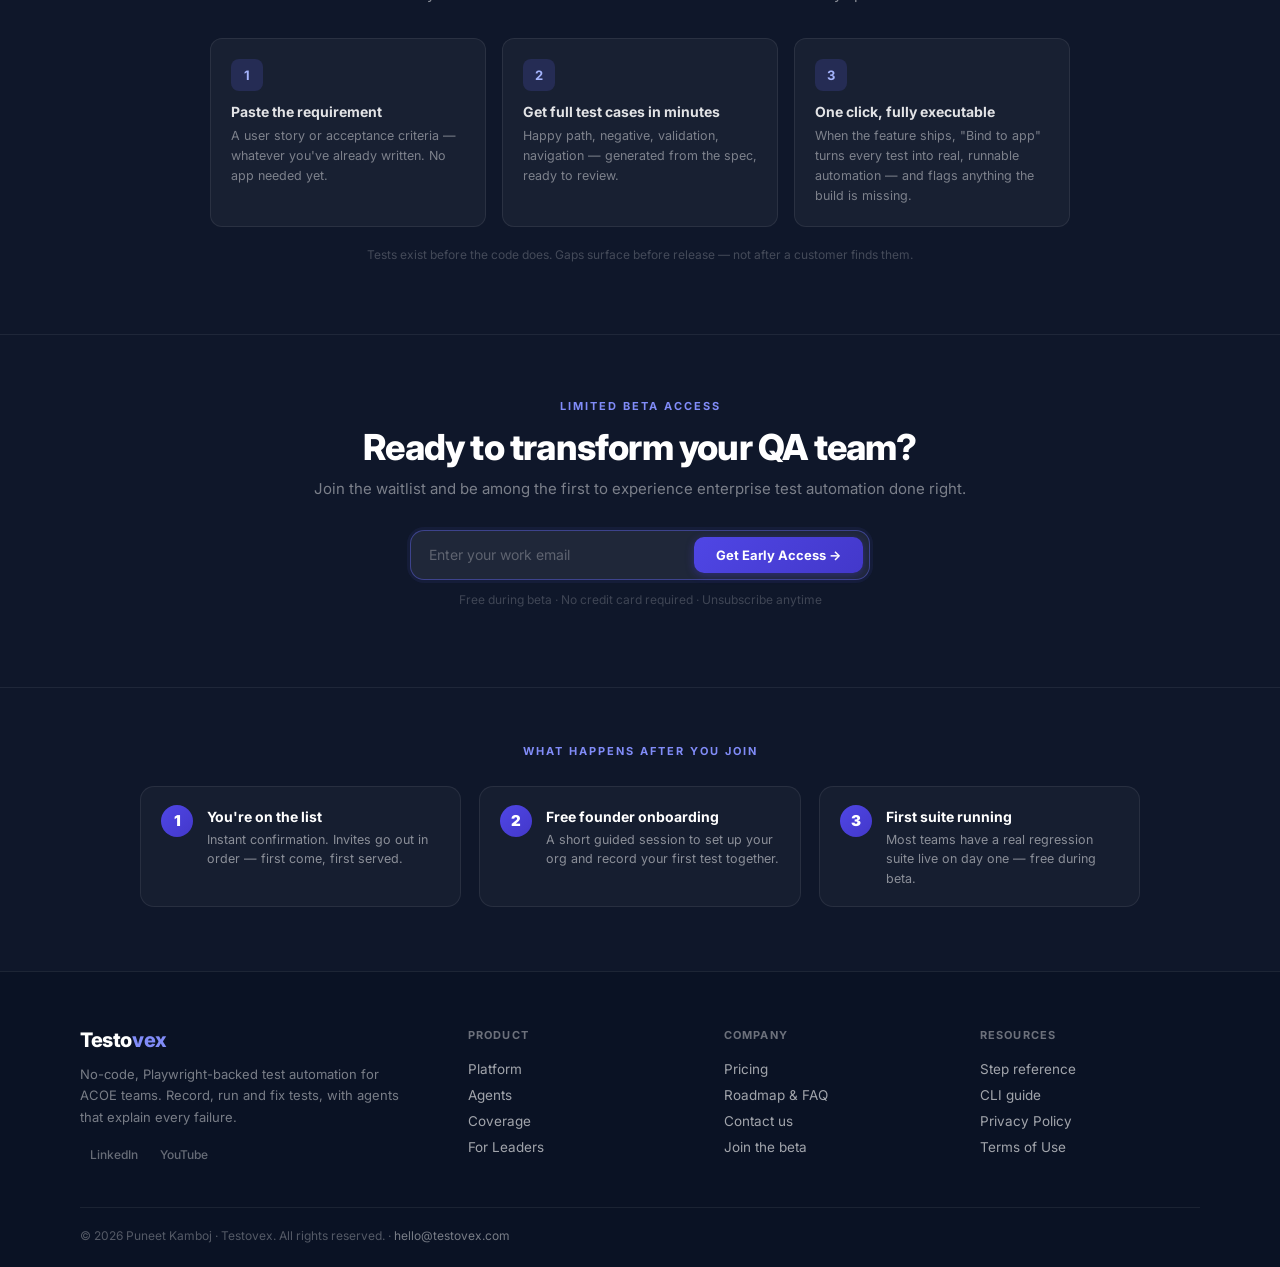
==== commit a2c54465: "CLI: JUnit reports and CI tokens" ====
--- a/index.html
+++ b/index.html
@@ -31,7 +31,7 @@
   <link rel="preconnect" href="https://fonts.googleapis.com" />
   <link rel="preconnect" href="https://fonts.gstatic.com" crossorigin />
   <link href="https://fonts.googleapis.com/css2?family=Inter:wght@400;500;600;700;800;900&family=JetBrains+Mono:wght@400;500&display=swap" rel="stylesheet" />
-  <link rel="stylesheet" href="assets/site.css?v=61c548e0" />
+  <link rel="stylesheet" href="assets/site.css?v=46d84218" />
 </head>
 <body>
 
@@ -122,7 +122,7 @@
         <a href="/roadmap#roadmap" role="menuitem"><b>Roadmap</b><span>What is coming after beta</span></a>
         <a href="/roadmap#faq" role="menuitem"><b>FAQ</b><span>Questions QA leaders and security teams ask</span></a>
         <a href="https://app.testovex.com/docs/steps/" role="menuitem"><b>Step reference</b><span>Every step type, with examples</span></a>
-        <a href="https://app.testovex.com/docs/cli/" role="menuitem"><b>CLI guide</b><span>Install, run, rerun and CI gating</span></a>
+        <a href="https://app.testovex.com/docs/cli/" role="menuitem"><b>CLI guide</b><span>Install, run, JUnit reports and CI tokens</span></a>
       </div>
     </div>
   </div>
@@ -200,12 +200,22 @@
       Automation,<br/>
       <span class="muted">Built for</span> <span class="accent">ACOE Teams</span>
     </h1>
-    <div class="hero-tagline">Author. Run. Fix. Release.</div>
+
+    <!-- Social proof -->
+    <div class="social-proof">
+      <div class="sp-avatars">
+        <div class="sp-avatar" style="background:#4F46E5">PK</div>
+        <div class="sp-avatar" style="background:#0891B2">AJ</div>
+        <div class="sp-avatar" style="background:#059669">SR</div>
+        <div class="sp-avatar" style="background:#7C3AED">MN</div>
+      </div>
+      <span class="sp-text">Joined by <strong>QA leaders & ACOE heads</strong> across enterprises</span>
+    </div>
 
     <p class="sub">
-<strong>One platform to build, manage and run tests — without writing a line of code.</strong><br/>
-Agents explain every failure, prepare the fix and tell you if you're ready to ship. You approve.
-</p>
+      <strong>No-code · Playwright-backed · Built for ACOE.</strong><br/>
+      One platform to build, manage and run tests —<br/>without writing a line of code.
+    </p>
 
     <!-- Beta perks -->
     <div class="beta-perks">
@@ -232,20 +242,23 @@
         <input type="email" id="emailInput" placeholder="Enter your work email" required autocomplete="email" />
         <button type="submit">Get Early Access →</button>
       </form>
-      <p class="form-note">No spam · Unsubscribe anytime</p>
+      <p class="form-note">No spam · Unsubscribe anytime · Free during beta</p>
       <p style="font-size:11px;color:rgba(255,255,255,0.25);margin-top:8px;text-align:center;">
         By joining you agree to our <a href="/privacy-policy" style="color:rgba(255,255,255,0.4);text-decoration:underline;">Privacy Policy</a> and <a href="/terms-of-use" style="color:rgba(255,255,255,0.4);text-decoration:underline;">Terms of Use</a>.
       </p>
     </div>
 
-    
+    <div class="urgency">
+      <svg width="13" height="13" viewBox="0 0 24 24" fill="none" stroke="currentColor" stroke-width="2.5" stroke-linecap="round" stroke-linejoin="round"><circle cx="12" cy="12" r="10"/><polyline points="12 6 12 12 16 14"/></svg>
+      Join the waitlist now — invites go out in order, first come, first served
+    </div>
 
     <!-- Waitlist spot counter — count is pulled live from GET /api/waitlist/count -->
     <div class="spot-counter" id="spotCounter">
       <div class="spot-counter-top">
         <div class="spot-counter-label">
           <svg width="11" height="11" viewBox="0 0 24 24" fill="none" stroke="currentColor" stroke-width="2.5" stroke-linecap="round" stroke-linejoin="round"><circle cx="12" cy="12" r="10"/><polyline points="12 6 12 12 16 14"/></svg>
-          Limited beta access · <span id="spotsRemainingLabel"></span> spots open
+          First-phase beta · <span id="spotsRemainingLabel"></span> spots remaining
         </div>
         <div class="spot-counter-nums"><strong id="joinedCount"></strong> of <strong id="totalCount"></strong> spots claimed</div>
       </div>
@@ -622,6 +635,6 @@
   <div class="sf-bottom">© 2026 Puneet Kamboj · Testovex. All rights reserved. · <a href="mailto:hello@testovex.com">hello@testovex.com</a></div>
 </footer>
 
-<script src="assets/site.js?v=9fe1d19e" defer></script>
+<script src="assets/site.js?v=9c671626" defer></script>
 </body>
 </html>
